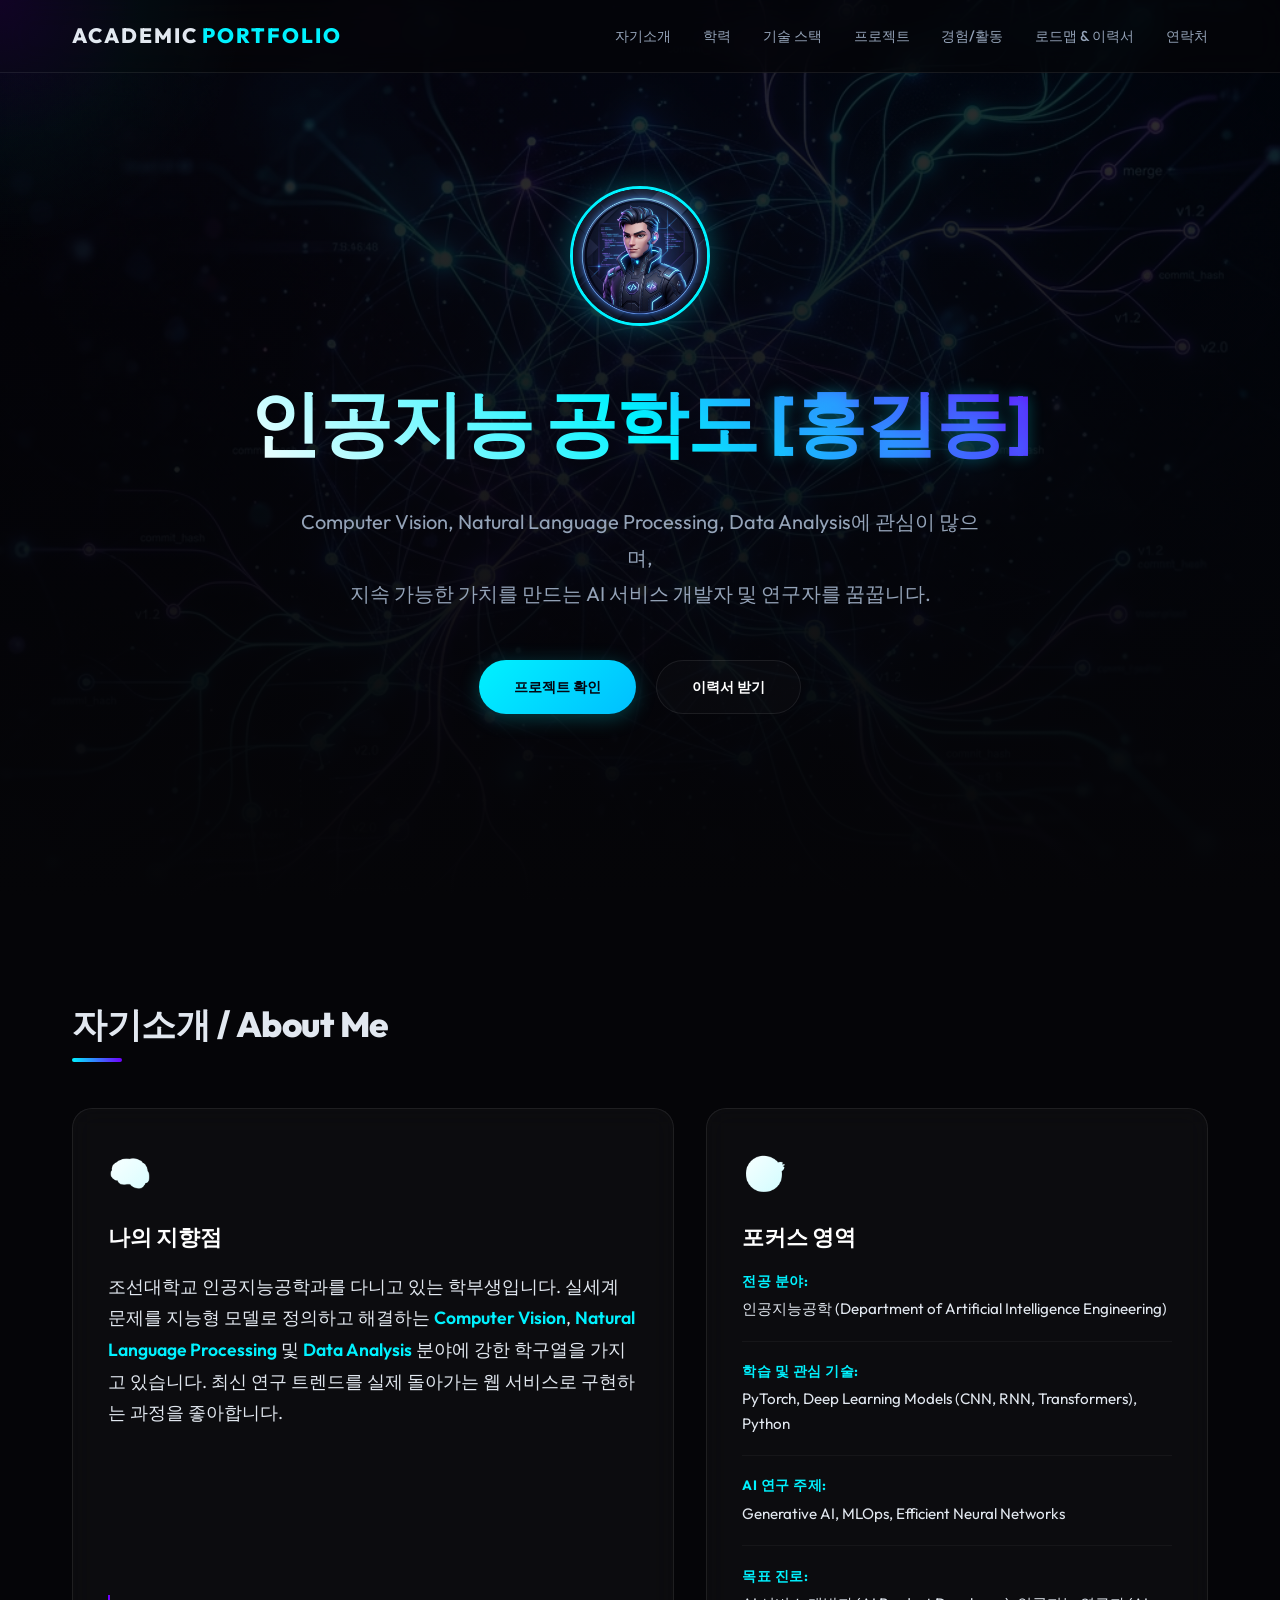
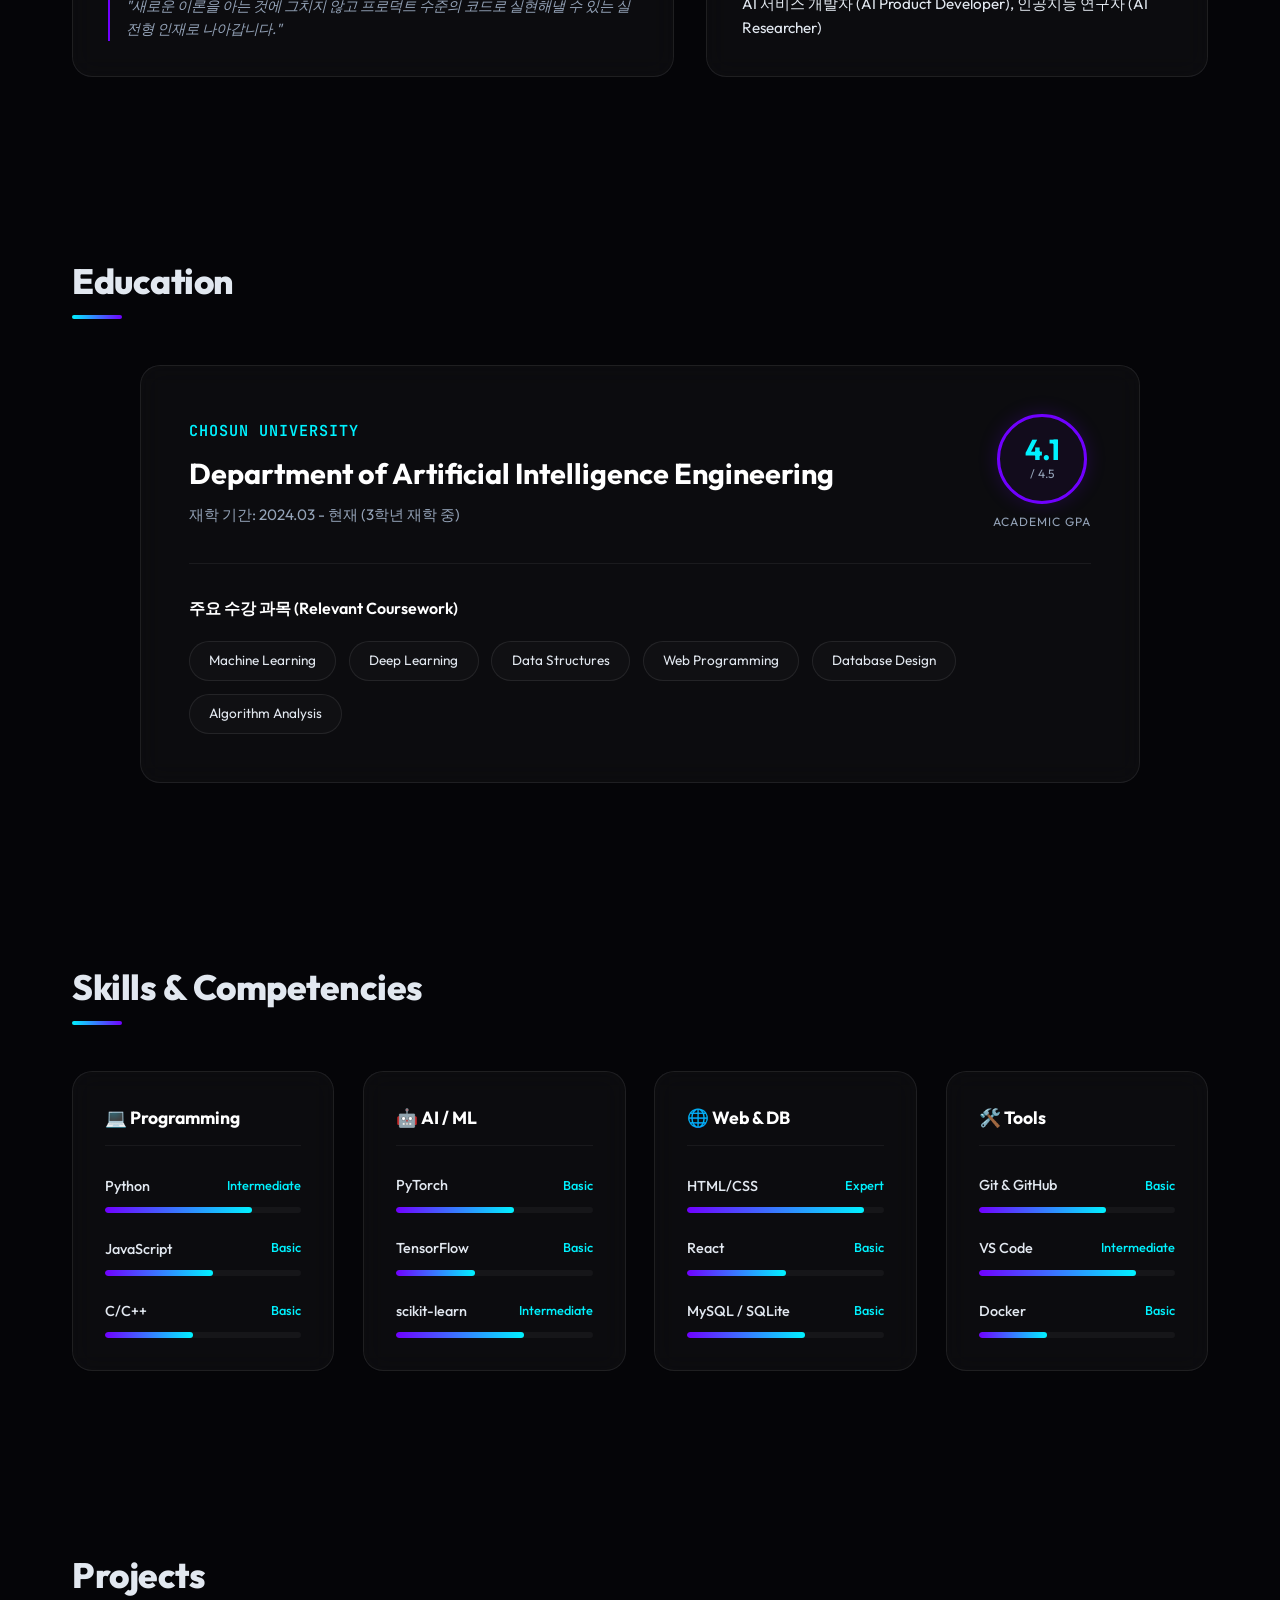
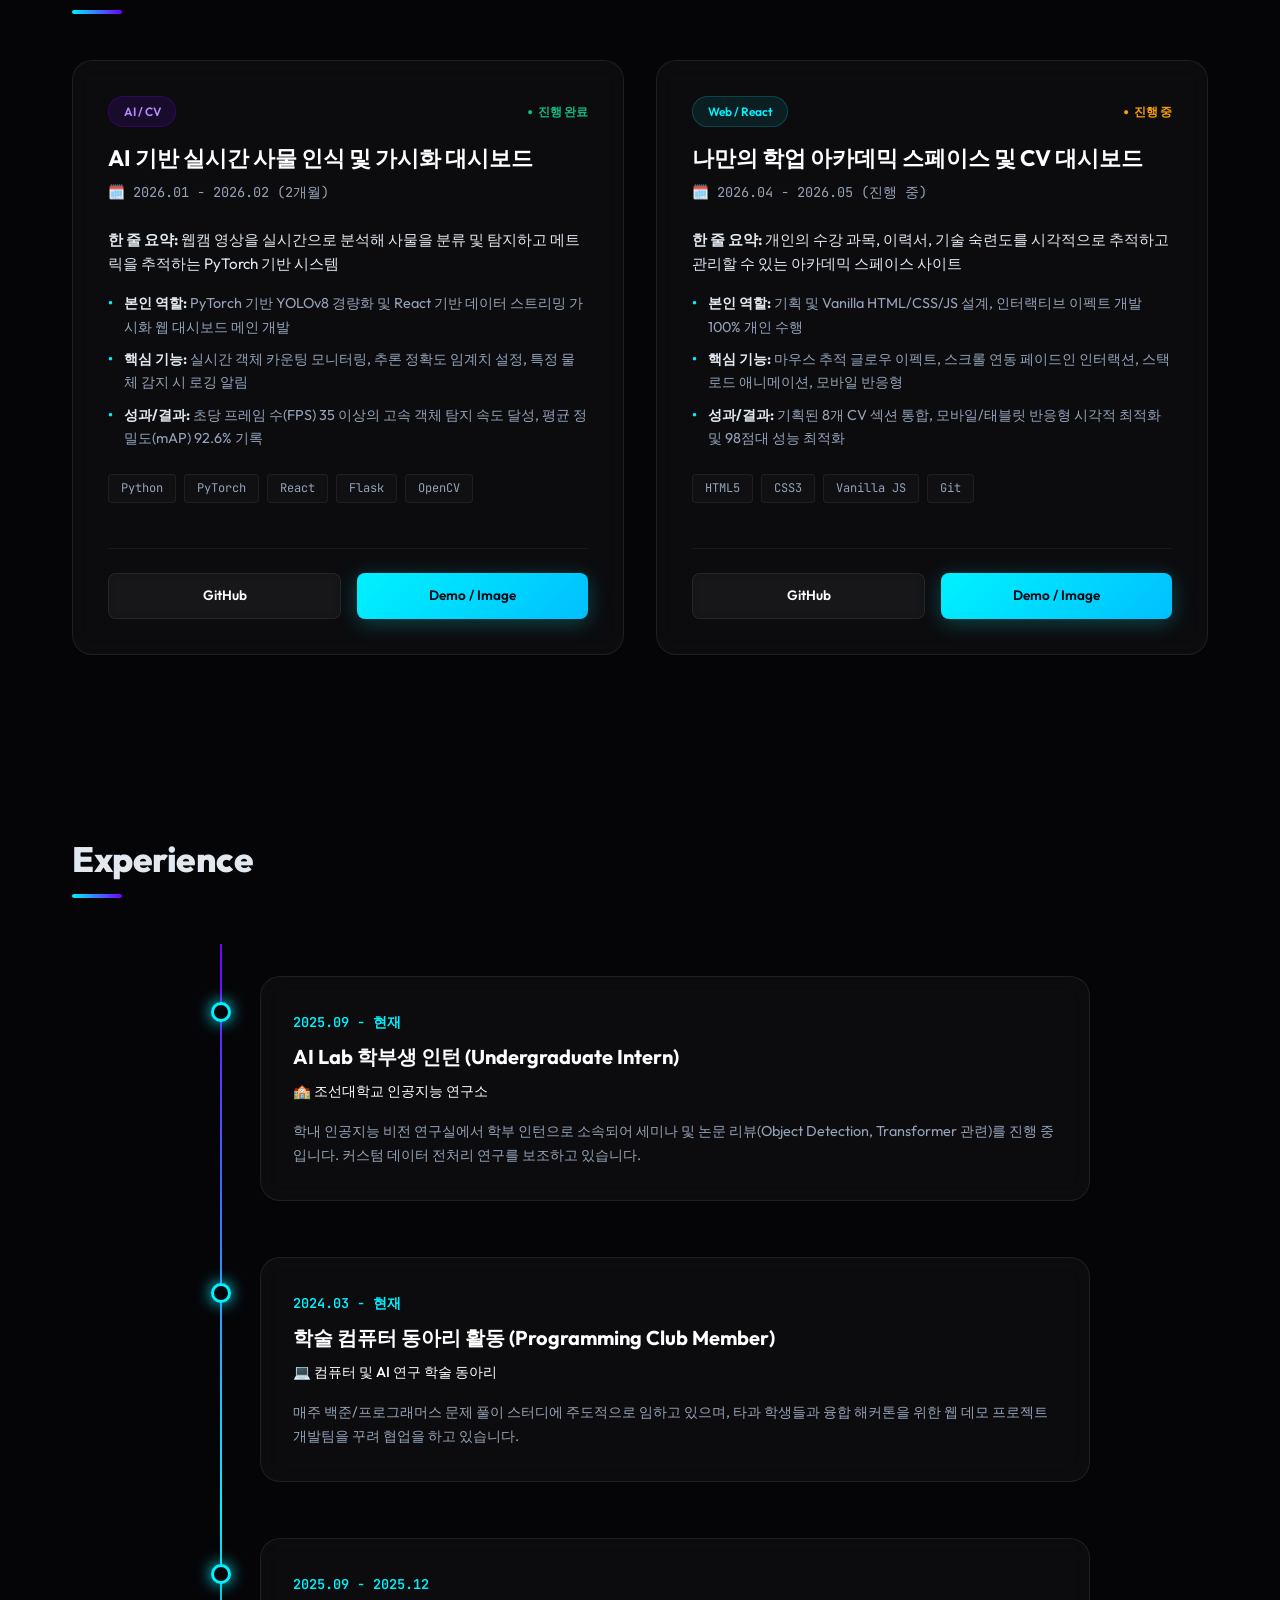
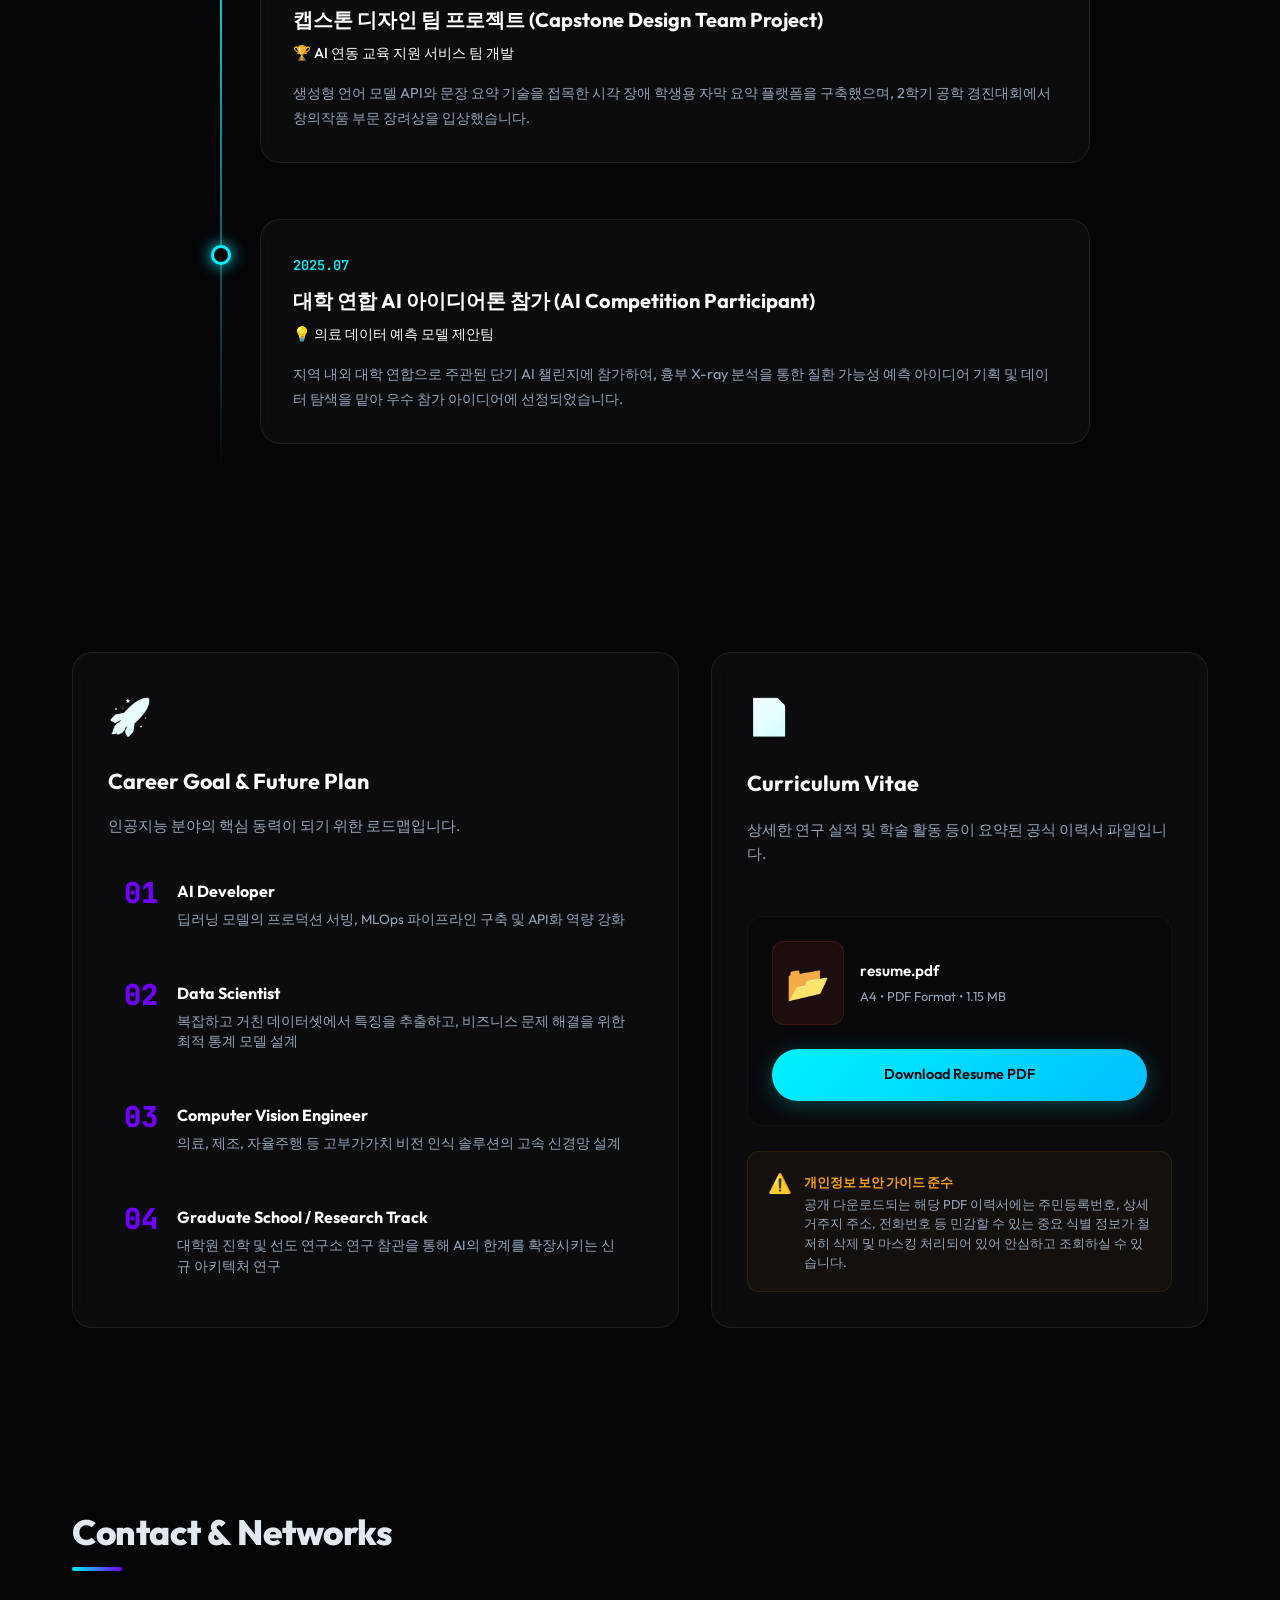
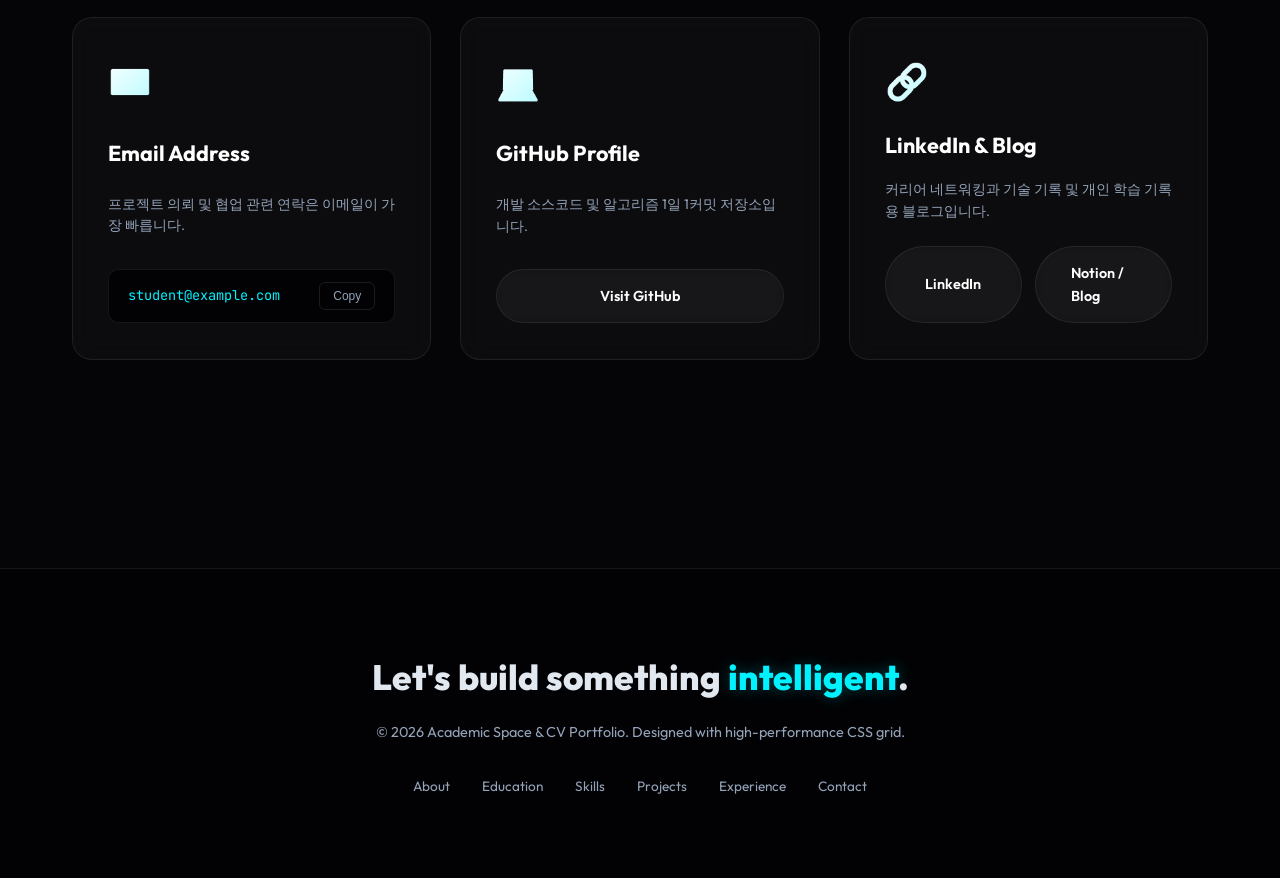
==== index.html @ 25d6318f "ver 0.0.1" ====
<!DOCTYPE html>
<html lang="ko">

<head>
    <meta charset="UTF-8">
    <meta name="viewport" content="width=device-width, initial-scale=1.0">
    <title>AI Engineering Portfolio - 나만의 아카데믹 스페이스</title>
    <meta name="description" content="인공지능 공학을 전공하는 인재의 학업 기록, 보유 기술, 핵심 프로젝트 및 커리어 목표를 정리한 포트폴리오 사이트입니다.">
    <link rel="stylesheet" href="style.css">
    <link rel="preconnect" href="https://fonts.googleapis.com">
    <link rel="preconnect" href="https://fonts.gstatic.com" crossorigin>
    <link href="https://fonts.googleapis.com/css2?family=Outfit:wght@300;400;600;700;800&family=JetBrains+Mono:wght@400;500;600&display=swap" rel="stylesheet">
</head>

<body>
    <!-- Mouse Glow Effect Background -->
    <div class="cursor-glow"></div>

    <!-- Navigation -->
    <nav>
        <div class="nav-content">
            <div class="logo">ACADEMIC<span>PORTFOLIO</span></div>
            <div class="nav-links">
                <a href="#about">자기소개</a>
                <a href="#education">학력</a>
                <a href="#skills">기술 스택</a>
                <a href="#projects">프로젝트</a>
                <a href="#experience">경험/활동</a>
                <a href="#career-cv">로드맵 & 이력서</a>
                <a href="#contact">연락처</a>
            </div>
        </div>
    </nav>

    <!-- Hero Header -->
    <header class="hero">
        <div class="hero-bg">
            <img src="git_hero_background_1778648820132.png" alt="Background Space">
            <div class="overlay"></div>
        </div>
        <div class="hero-content">
            <div class="avatar-container fade-in">
                <img src="avatar.png" alt="Profile Avatar" class="avatar">
            </div>
            <h1 class="fade-in-delayed">인공지능 공학도 <span class="highlight">[홍길동]</span></h1>
            <p class="fade-in-delayed">Computer Vision, Natural Language Processing, Data Analysis에 관심이 많으며,<br>지속 가능한 가치를 만드는 AI 서비스 개발자 및 연구자를 꿈꿉니다.</p>
            <div class="hero-btns fade-in-delayed">
                <a href="#projects" class="btn primary">프로젝트 확인</a>
                <a href="#career-cv" class="btn secondary">이력서 받기</a>
            </div>
        </div>
    </header>

    <main>
        <!-- 1. 자기소개 / About Me -->
        <section id="about" class="content-section">
            <h2 class="section-title">자기소개 / About Me</h2>
            <div class="about-grid">
                <div class="card intro-card">
                    <div class="card-icon">🧠</div>
                    <h3>나의 지향점</h3>
                    <p class="intro-text">
                        조선대학교 인공지능공학과를 다니고 있는 학부생입니다. 실세계 문제를 지능형 모델로 정의하고 해결하는 <strong>Computer Vision</strong>, <strong>Natural Language Processing</strong> 및 <strong>Data Analysis</strong> 분야에 강한 학구열을 가지고 있습니다. 최신 연구 트렌드를 실제 돌아가는 웹 서비스로 구현하는 과정을 좋아합니다.
                    </p>
                    <p class="intro-subtext">
                        "새로운 이론을 아는 것에 그치지 않고 프로덕트 수준의 코드로 실현해낼 수 있는 실전형 인재로 나아갑니다."
                    </p>
                </div>
                <div class="card details-card">
                    <div class="card-icon">🎯</div>
                    <h3>포커스 영역</h3>
                    <ul class="interest-list">
                        <li><strong>전공 분야:</strong> 인공지능공학 (Department of Artificial Intelligence Engineering)</li>
                        <li><strong>학습 및 관심 기술:</strong> PyTorch, Deep Learning Models (CNN, RNN, Transformers), Python</li>
                        <li><strong>AI 연구 주제:</strong> Generative AI, MLOps, Efficient Neural Networks</li>
                        <li><strong>목표 진로:</strong> AI 서비스 개발자 (AI Product Developer), 인공지능 연구자 (AI Researcher)</li>
                    </ul>
                </div>
            </div>
        </section>

        <!-- 2. Education -->
        <section id="education" class="content-section">
            <h2 class="section-title">Education</h2>
            <div class="education-container">
                <div class="card education-card">
                    <div class="education-header">
                        <div class="edu-info">
                            <span class="edu-institution">Chosun University</span>
                            <h3>Department of Artificial Intelligence Engineering</h3>
                            <p class="edu-meta">재학 기간: 2024.03 - 현재 (3학년 재학 중)</p>
                        </div>
                        <div class="gpa-container">
                            <div class="gpa-ring">
                                <span class="gpa-score">4.1</span>
                                <span class="gpa-scale">/ 4.5</span>
                            </div>
                            <span class="gpa-text">Academic GPA</span>
                        </div>
                    </div>
                    <div class="coursework-section">
                        <h4>주요 수강 과목 (Relevant Coursework)</h4>
                        <div class="coursework-tags">
                            <span>Machine Learning</span>
                            <span>Deep Learning</span>
                            <span>Data Structures</span>
                            <span>Web Programming</span>
                            <span>Database Design</span>
                            <span>Algorithm Analysis</span>
                        </div>
                    </div>
                </div>
            </div>
        </section>

        <!-- 3. Skills -->
        <section id="skills" class="content-section">
            <h2 class="section-title">Skills & Competencies</h2>
            <div class="skills-grid">
                <!-- Programming -->
                <div class="card skill-card">
                    <div class="skill-category-title">💻 Programming</div>
                    <div class="skill-list">
                        <div class="skill-item">
                            <div class="skill-info">
                                <span>Python</span>
                                <span class="level">Intermediate</span>
                            </div>
                            <div class="progress-bar">
                                <div class="progress" data-width="75%"></div>
                            </div>
                        </div>
                        <div class="skill-item">
                            <div class="skill-info">
                                <span>JavaScript</span>
                                <span class="level">Basic</span>
                            </div>
                            <div class="progress-bar">
                                <div class="progress" data-width="55%"></div>
                            </div>
                        </div>
                        <div class="skill-item">
                            <div class="skill-info">
                                <span>C/C++</span>
                                <span class="level">Basic</span>
                            </div>
                            <div class="progress-bar">
                                <div class="progress" data-width="45%"></div>
                            </div>
                        </div>
                    </div>
                </div>

                <!-- AI / ML -->
                <div class="card skill-card">
                    <div class="skill-category-title">🤖 AI / ML</div>
                    <div class="skill-list">
                        <div class="skill-item">
                            <div class="skill-info">
                                <span>PyTorch</span>
                                <span class="level">Basic</span>
                            </div>
                            <div class="progress-bar">
                                <div class="progress" data-width="60%"></div>
                            </div>
                        </div>
                        <div class="skill-item">
                            <div class="skill-info">
                                <span>TensorFlow</span>
                                <span class="level">Basic</span>
                            </div>
                            <div class="progress-bar">
                                <div class="progress" data-width="40%"></div>
                            </div>
                        </div>
                        <div class="skill-item">
                            <div class="skill-info">
                                <span>scikit-learn</span>
                                <span class="level">Intermediate</span>
                            </div>
                            <div class="progress-bar">
                                <div class="progress" data-width="65%"></div>
                            </div>
                        </div>
                    </div>
                </div>

                <!-- Web & Database -->
                <div class="card skill-card">
                    <div class="skill-category-title">🌐 Web & DB</div>
                    <div class="skill-list">
                        <div class="skill-item">
                            <div class="skill-info">
                                <span>HTML/CSS</span>
                                <span class="level">Expert</span>
                            </div>
                            <div class="progress-bar">
                                <div class="progress" data-width="90%"></div>
                            </div>
                        </div>
                        <div class="skill-item">
                            <div class="skill-info">
                                <span>React</span>
                                <span class="level">Basic</span>
                            </div>
                            <div class="progress-bar">
                                <div class="progress" data-width="50%"></div>
                            </div>
                        </div>
                        <div class="skill-item">
                            <div class="skill-info">
                                <span>MySQL / SQLite</span>
                                <span class="level">Basic</span>
                            </div>
                            <div class="progress-bar">
                                <div class="progress" data-width="60%"></div>
                            </div>
                        </div>
                    </div>
                </div>

                <!-- Tools -->
                <div class="card skill-card">
                    <div class="skill-category-title">🛠️ Tools</div>
                    <div class="skill-list">
                        <div class="skill-item">
                            <div class="skill-info">
                                <span>Git & GitHub</span>
                                <span class="level">Basic</span>
                            </div>
                            <div class="progress-bar">
                                <div class="progress" data-width="65%"></div>
                            </div>
                        </div>
                        <div class="skill-item">
                            <div class="skill-info">
                                <span>VS Code</span>
                                <span class="level">Intermediate</span>
                            </div>
                            <div class="progress-bar">
                                <div class="progress" data-width="80%"></div>
                            </div>
                        </div>
                        <div class="skill-item">
                            <div class="skill-info">
                                <span>Docker</span>
                                <span class="level">Basic</span>
                            </div>
                            <div class="progress-bar">
                                <div class="progress" data-width="35%"></div>
                            </div>
                        </div>
                    </div>
                </div>
            </div>
        </section>

        <!-- 4. Projects -->
        <section id="projects" class="content-section">
            <h2 class="section-title">Projects</h2>
            <div class="projects-grid">
                <!-- Project 1 -->
                <div class="card project-card">
                    <div class="project-header">
                        <div class="project-tags">
                            <span class="p-badge ai">AI / CV</span>
                            <span class="p-status">진행 완료</span>
                        </div>
                        <h3>AI 기반 실시간 사물 인식 및 가시화 대시보드</h3>
                        <p class="project-period">🗓️ 2026.01 - 2026.02 (2개월)</p>
                    </div>
                    <div class="project-body">
                        <p class="project-summary"><strong>한 줄 요약:</strong> 웹캠 영상을 실시간으로 분석해 사물을 분류 및 탐지하고 메트릭을 추적하는 PyTorch 기반 시스템</p>
                        <ul class="project-details">
                            <li><strong>본인 역할:</strong> PyTorch 기반 YOLOv8 경량화 및 React 기반 데이터 스트리밍 가시화 웹 대시보드 메인 개발</li>
                            <li><strong>핵심 기능:</strong> 실시간 객체 카운팅 모니터링, 추론 정확도 임계치 설정, 특정 물체 감지 시 로깅 알림</li>
                            <li><strong>성과/결과:</strong> 초당 프레임 수(FPS) 35 이상의 고속 객체 탐지 속도 달성, 평균 정밀도(mAP) 92.6% 기록</li>
                        </ul>
                        <div class="tech-stack-container">
                            <span>Python</span>
                            <span>PyTorch</span>
                            <span>React</span>
                            <span>Flask</span>
                            <span>OpenCV</span>
                        </div>
                    </div>
                    <div class="project-footer">
                        <a href="https://github.com/username/realtime-yolo-dashboard" target="_blank" class="btn secondary link-btn">GitHub</a>
                        <a href="#" class="btn primary link-btn">Demo / Image</a>
                    </div>
                </div>

                <!-- Project 2 -->
                <div class="card project-card">
                    <div class="project-header">
                        <div class="project-tags">
                            <span class="p-badge web">Web / React</span>
                            <span class="p-status building">진행 중</span>
                        </div>
                        <h3>나만의 학업 아카데믹 스페이스 및 CV 대시보드</h3>
                        <p class="project-period">🗓️ 2026.04 - 2026.05 (진행 중)</p>
                    </div>
                    <div class="project-body">
                        <p class="project-summary"><strong>한 줄 요약:</strong> 개인의 수강 과목, 이력서, 기술 숙련도를 시각적으로 추적하고 관리할 수 있는 아카데믹 스페이스 사이트</p>
                        <ul class="project-details">
                            <li><strong>본인 역할:</strong> 기획 및 Vanilla HTML/CSS/JS 설계, 인터랙티브 이펙트 개발 100% 개인 수행</li>
                            <li><strong>핵심 기능:</strong> 마우스 추적 글로우 이펙트, 스크롤 연동 페이드인 인터랙션, 스택 로드 애니메이션, 모바일 반응형</li>
                            <li><strong>성과/결과:</strong> 기획된 8개 CV 섹션 통합, 모바일/태블릿 반응형 시각적 최적화 및 98점대 성능 최적화</li>
                        </ul>
                        <div class="tech-stack-container">
                            <span>HTML5</span>
                            <span>CSS3</span>
                            <span>Vanilla JS</span>
                            <span>Git</span>
                        </div>
                    </div>
                    <div class="project-footer">
                        <a href="https://github.com/username/academic-portfolio" target="_blank" class="btn secondary link-btn">GitHub</a>
                        <a href="#" class="btn primary link-btn">Demo / Image</a>
                    </div>
                </div>
            </div>
        </section>

        <!-- 5. Experience -->
        <section id="experience" class="content-section">
            <h2 class="section-title">Experience</h2>
            <div class="experience-timeline">
                <!-- Timeline Item 1 -->
                <div class="timeline-item">
                    <div class="timeline-marker"></div>
                    <div class="timeline-content card">
                        <span class="timeline-date">2025.09 - 현재</span>
                        <h3>AI Lab 학부생 인턴 (Undergraduate Intern)</h3>
                        <p class="timeline-role">🏫 조선대학교 인공지능 연구소</p>
                        <p class="timeline-desc">
                            학내 인공지능 비전 연구실에서 학부 인턴으로 소속되어 세미나 및 논문 리뷰(Object Detection, Transformer 관련)를 진행 중입니다. 커스텀 데이터 전처리 연구를 보조하고 있습니다.
                        </p>
                    </div>
                </div>

                <!-- Timeline Item 2 -->
                <div class="timeline-item">
                    <div class="timeline-marker"></div>
                    <div class="timeline-content card">
                        <span class="timeline-date">2024.03 - 현재</span>
                        <h3>학술 컴퓨터 동아리 활동 (Programming Club Member)</h3>
                        <p class="timeline-role">💻 컴퓨터 및 AI 연구 학술 동아리</p>
                        <p class="timeline-desc">
                            매주 백준/프로그래머스 문제 풀이 스터디에 주도적으로 임하고 있으며, 타과 학생들과 융합 해커톤을 위한 웹 데모 프로젝트 개발팀을 꾸려 협업을 하고 있습니다.
                        </p>
                    </div>
                </div>

                <!-- Timeline Item 3 -->
                <div class="timeline-item">
                    <div class="timeline-marker"></div>
                    <div class="timeline-content card">
                        <span class="timeline-date">2025.09 - 2025.12</span>
                        <h3>캡스톤 디자인 팀 프로젝트 (Capstone Design Team Project)</h3>
                        <p class="timeline-role">🏆 AI 연동 교육 지원 서비스 팀 개발</p>
                        <p class="timeline-desc">
                            생성형 언어 모델 API와 문장 요약 기술을 접목한 시각 장애 학생용 자막 요약 플랫폼을 구축했으며, 2학기 공학 경진대회에서 창의작품 부문 장려상을 입상했습니다.
                        </p>
                    </div>
                </div>

                <!-- Timeline Item 4 -->
                <div class="timeline-item">
                    <div class="timeline-marker"></div>
                    <div class="timeline-content card">
                        <span class="timeline-date">2025.07</span>
                        <h3>대학 연합 AI 아이디어톤 참가 (AI Competition Participant)</h3>
                        <p class="timeline-role">💡 의료 데이터 예측 모델 제안팀</p>
                        <p class="timeline-desc">
                            지역 내외 대학 연합으로 주관된 단기 AI 챌린지에 참가하여, 흉부 X-ray 분석을 통한 질환 가능성 예측 아이디어 기획 및 데이터 탐색을 맡아 우수 참가 아이디어에 선정되었습니다.
                        </p>
                    </div>
                </div>
            </div>
        </section>

        <!-- 6. Career Goal / Future Plan & CV / Resume PDF -->
        <section id="career-cv" class="content-section">
            <div class="career-cv-grid">
                <!-- 8. Career Goal / Future Plan -->
                <div class="card career-card">
                    <div class="card-icon">🚀</div>
                    <h3>Career Goal & Future Plan</h3>
                    <p class="card-desc">인공지능 분야의 핵심 동력이 되기 위한 로드맵입니다.</p>
                    <div class="pathway">
                        <div class="pathway-item">
                            <span class="path-num">01</span>
                            <div class="path-details">
                                <h4>AI Developer</h4>
                                <p>딥러닝 모델의 프로덕션 서빙, MLOps 파이프라인 구축 및 API화 역량 강화</p>
                            </div>
                        </div>
                        <div class="pathway-item">
                            <span class="path-num">02</span>
                            <div class="path-details">
                                <h4>Data Scientist</h4>
                                <p>복잡하고 거친 데이터셋에서 특징을 추출하고, 비즈니스 문제 해결을 위한 최적 통계 모델 설계</p>
                            </div>
                        </div>
                        <div class="pathway-item">
                            <span class="path-num">03</span>
                            <div class="path-details">
                                <h4>Computer Vision Engineer</h4>
                                <p>의료, 제조, 자율주행 등 고부가가치 비전 인식 솔루션의 고속 신경망 설계</p>
                            </div>
                        </div>
                        <div class="pathway-item">
                            <span class="path-num">04</span>
                            <div class="path-details">
                                <h4>Graduate School / Research Track</h4>
                                <p>대학원 진학 및 선도 연구소 연구 참관을 통해 AI의 한계를 확장시키는 신규 아키텍처 연구</p>
                            </div>
                        </div>
                    </div>
                </div>

                <!-- 6. CV / Resume PDF -->
                <div class="card cv-card">
                    <div class="card-icon">📄</div>
                    <h3>Curriculum Vitae</h3>
                    <p class="card-desc">상세한 연구 실적 및 학술 활동 등이 요약된 공식 이력서 파일입니다.</p>
                    
                    <div class="download-container">
                        <div class="pdf-box">
                            <div class="pdf-icon">📂</div>
                            <div class="pdf-info">
                                <span class="pdf-title">resume.pdf</span>
                                <span class="pdf-meta">A4 • PDF Format • 1.15 MB</span>
                            </div>
                        </div>
                        <a href="./resume.pdf" download="resume.pdf" class="btn primary cv-download-btn">Download Resume PDF</a>
                    </div>

                    <div class="security-warning">
                        <span class="warning-icon">⚠️</span>
                        <div class="warning-text">
                            <strong>개인정보 보안 가이드 준수</strong>
                            <p>공개 다운로드되는 해당 PDF 이력서에는 주민등록번호, 상세 거주지 주소, 전화번호 등 민감할 수 있는 중요 식별 정보가 철저히 삭제 및 마스킹 처리되어 있어 안심하고 조회하실 수 있습니다.</p>
                        </div>
                    </div>
                </div>
            </div>
        </section>

        <!-- 7. Contact -->
        <section id="contact" class="content-section">
            <h2 class="section-title">Contact & Networks</h2>
            <div class="contact-grid">
                <!-- Contact Item 1: Email -->
                <div class="card contact-card">
                    <div class="card-icon">✉️</div>
                    <h3>Email Address</h3>
                    <p class="contact-desc">프로젝트 의뢰 및 협업 관련 연락은 이메일이 가장 빠릅니다.</p>
                    <div class="code-box">
                        <code>student@example.com</code>
                        <button class="copy-btn">Copy</button>
                    </div>
                </div>

                <!-- Contact Item 2: GitHub -->
                <div class="card contact-card">
                    <div class="card-icon">💻</div>
                    <h3>GitHub Profile</h3>
                    <p class="contact-desc">개발 소스코드 및 알고리즘 1일 1커밋 저장소입니다.</p>
                    <a href="https://github.com/username" target="_blank" class="btn secondary block-btn">Visit GitHub</a>
                </div>

                <!-- Contact Item 3: Social/Blog -->
                <div class="card contact-card">
                    <div class="card-icon">🔗</div>
                    <h3>LinkedIn & Blog</h3>
                    <p class="contact-desc">커리어 네트워킹과 기술 기록 및 개인 학습 기록용 블로그입니다.</p>
                    <div class="btn-group">
                        <a href="https://linkedin.com" target="_blank" class="btn secondary flex-btn">LinkedIn</a>
                        <a href="https://notion.so" target="_blank" class="btn secondary flex-btn">Notion / Blog</a>
                    </div>
                </div>
            </div>
        </section>
    </main>

    <!-- Footer -->
    <footer>
        <div class="footer-content">
            <h2>Let's build something <span class="highlight">intelligent</span>.</h2>
            <p>&copy; 2026 Academic Space & CV Portfolio. Designed with high-performance CSS grid.</p>
            <div class="footer-links">
                <a href="#about">About</a>
                <a href="#education">Education</a>
                <a href="#skills">Skills</a>
                <a href="#projects">Projects</a>
                <a href="#experience">Experience</a>
                <a href="#contact">Contact</a>
            </div>
        </div>
    </footer>

    <script src="script.js"></script>
</body>

</html>
---- style.css ----
:root {
    --primary: #00f2ff;
    --secondary: #7000ff;
    --bg-dark: #050508;
    --card-bg: rgba(255, 255, 255, 0.03);
    --card-border: rgba(255, 255, 255, 0.08);
    --text-main: #e2e8f0;
    --text-muted: #94a3b8;
    --font-sans: 'Outfit', sans-serif;
    --font-mono: 'JetBrains Mono', monospace;
    --transition: all 0.4s cubic-bezier(0.16, 1, 0.3, 1);
    --glow-shadow: 0 0 25px rgba(0, 242, 255, 0.15);
}

* {
    margin: 0;
    padding: 0;
    box-sizing: border-box;
}

html {
    scroll-behavior: smooth;
}

body {
    background-color: var(--bg-dark);
    color: var(--text-main);
    font-family: var(--font-sans);
    line-height: 1.6;
    overflow-x: hidden;
}

/* Custom Cursor Glow */
.cursor-glow {
    position: fixed;
    width: 500px;
    height: 500px;
    background: radial-gradient(circle, rgba(112, 0, 255, 0.12) 0%, rgba(0, 242, 255, 0.03) 40%, transparent 70%);
    border-radius: 50%;
    pointer-events: none;
    transform: translate(-50%, -50%);
    z-index: 9999;
    mix-blend-mode: screen;
    transition: width 0.3s ease, height 0.3s ease;
}

/* Navigation */
nav {
    position: fixed;
    top: 0;
    width: 100%;
    padding: 1.2rem 0;
    z-index: 1000;
    backdrop-filter: blur(16px);
    -webkit-backdrop-filter: blur(16px);
    border-bottom: 1px solid var(--card-border);
    background: rgba(5, 5, 8, 0.7);
}

.nav-content {
    max-width: 1200px;
    margin: 0 auto;
    display: flex;
    justify-content: space-between;
    align-items: center;
    padding: 0 2rem;
}

.logo {
    font-size: 1.3rem;
    font-weight: 800;
    letter-spacing: 2px;
    color: var(--text-main);
}

.logo span {
    color: var(--primary);
    margin-left: 4px;
}

.nav-links a {
    color: var(--text-muted);
    text-decoration: none;
    margin-left: 1.8rem;
    font-size: 0.9rem;
    font-weight: 500;
    transition: var(--transition);
}

.nav-links a:hover {
    color: var(--primary);
    text-shadow: 0 0 10px rgba(0, 242, 255, 0.4);
}

/* Hero Section */
.hero {
    height: 100vh;
    display: flex;
    align-items: center;
    justify-content: center;
    text-align: center;
    position: relative;
    padding: 0 2rem;
}

.hero-bg {
    position: absolute;
    top: 0;
    left: 0;
    width: 100%;
    height: 100%;
    z-index: -1;
    overflow: hidden;
}

.hero-bg img {
    width: 100%;
    height: 100%;
    object-fit: cover;
    filter: brightness(0.2) saturate(1.2);
}

.overlay {
    position: absolute;
    top: 0;
    left: 0;
    width: 100%;
    height: 100%;
    background: linear-gradient(to bottom, transparent, var(--bg-dark));
}

.hero-content h1 {
    font-size: clamp(2.5rem, 8vw, 4.5rem);
    font-weight: 800;
    margin-bottom: 1.5rem;
    background: linear-gradient(45deg, #fff, var(--primary), var(--secondary));
    -webkit-background-clip: text;
    -webkit-text-fill-color: transparent;
    letter-spacing: -1px;
}

.hero-content p {
    font-size: clamp(1rem, 3vw, 1.25rem);
    color: var(--text-muted);
    margin-bottom: 3rem;
    max-width: 700px;
    margin-left: auto;
    margin-right: auto;
    line-height: 1.8;
}

.hero-btns {
    display: flex;
    gap: 1.2rem;
    justify-content: center;
}

.btn {
    padding: 0.9rem 2.2rem;
    border-radius: 50px;
    text-decoration: none;
    font-weight: 600;
    transition: var(--transition);
    font-size: 0.9rem;
    display: inline-flex;
    align-items: center;
    justify-content: center;
    cursor: pointer;
}

.btn.primary {
    background: linear-gradient(135deg, var(--primary), #00bfff);
    color: #030712;
    box-shadow: 0 4px 20px rgba(0, 242, 255, 0.25);
    border: none;
}

.btn.primary:hover {
    box-shadow: 0 6px 30px rgba(0, 242, 255, 0.45);
    transform: translateY(-3px);
}

.btn.secondary {
    border: 1px solid var(--card-border);
    background: rgba(255, 255, 255, 0.02);
    color: #fff;
    backdrop-filter: blur(5px);
}

.btn.secondary:hover {
    background: rgba(255, 255, 255, 0.08);
    border-color: var(--primary);
    transform: translateY(-3px);
}

/* Avatar Section */
.avatar-container {
    margin-bottom: 2rem;
}

.avatar {
    width: 140px;
    height: 140px;
    border-radius: 50%;
    border: 3px solid var(--primary);
    box-shadow: 0 0 30px rgba(0, 242, 255, 0.3);
    transition: var(--transition);
    object-fit: cover;
}

.avatar:hover {
    transform: scale(1.06) rotate(4deg);
    box-shadow: 0 0 45px rgba(0, 242, 255, 0.5), 0 0 15px rgba(112, 0, 255, 0.3);
}

.highlight {
    color: var(--primary);
    text-shadow: 0 0 15px rgba(0, 242, 255, 0.3);
}

/* Common Layout Elements */
main {
    max-width: 1200px;
    margin: 0 auto;
    padding: 0 2rem 8rem 2rem;
}

.content-section {
    padding-top: 6rem;
    margin-bottom: 5rem;
}

.section-title {
    font-size: 2.2rem;
    font-weight: 800;
    margin-bottom: 3.5rem;
    position: relative;
    display: inline-block;
    letter-spacing: -0.5px;
}

.section-title::after {
    content: '';
    position: absolute;
    bottom: -10px;
    left: 0;
    width: 50px;
    height: 4px;
    background: linear-gradient(90deg, var(--primary), var(--secondary));
    border-radius: 2px;
}

/* Glass Cards */
.card {
    background: var(--card-bg);
    border: 1px solid var(--card-border);
    padding: 2.2rem;
    border-radius: 20px;
    transition: var(--transition);
    position: relative;
    overflow: hidden;
    backdrop-filter: blur(12px);
    -webkit-backdrop-filter: blur(12px);
}

.card:hover {
    border-color: rgba(0, 242, 255, 0.3);
    transform: translateY(-6px);
    background: rgba(255, 255, 255, 0.05);
    box-shadow: 0 15px 35px rgba(0, 0, 0, 0.3);
}

.card-icon {
    font-size: 2.2rem;
    margin-bottom: 1.2rem;
    background: linear-gradient(135deg, #fff, var(--primary));
    -webkit-background-clip: text;
    -webkit-text-fill-color: transparent;
}

.card h3 {
    font-size: 1.35rem;
    font-weight: 700;
    margin-bottom: 1rem;
    color: #fff;
}

.card-desc {
    color: var(--text-muted);
    font-size: 0.95rem;
    margin-bottom: 1.5rem;
}

/* 1. About Me / 자기소개 */
.about-grid {
    display: grid;
    grid-template-columns: 1.2fr 1fr;
    gap: 2rem;
}

.intro-card {
    display: flex;
    flex-direction: column;
    justify-content: space-between;
}

.intro-text {
    font-size: 1.1rem;
    line-height: 1.8;
    color: var(--text-main);
    margin-bottom: 1.5rem;
}

.intro-text strong {
    color: var(--primary);
    font-weight: 600;
}

.intro-subtext {
    font-size: 0.9rem;
    color: var(--text-muted);
    border-left: 2px solid var(--secondary);
    padding-left: 1rem;
    font-style: italic;
    margin-top: auto;
}

.interest-list {
    list-style: none;
}

.interest-list li {
    margin-bottom: 1.2rem;
    padding-bottom: 1.2rem;
    border-bottom: 1px solid rgba(255, 255, 255, 0.04);
    font-size: 0.95rem;
}

.interest-list li:last-child {
    margin-bottom: 0;
    padding-bottom: 0;
    border-bottom: none;
}

.interest-list strong {
    color: var(--primary);
    display: block;
    margin-bottom: 0.3rem;
    font-size: 0.85rem;
    text-transform: uppercase;
    letter-spacing: 0.5px;
}

/* 2. Education */
.education-container {
    max-width: 1000px;
    margin: 0 auto;
}

.education-card {
    padding: 3rem;
}

.education-header {
    display: flex;
    justify-content: space-between;
    align-items: center;
    flex-wrap: wrap;
    gap: 2rem;
    margin-bottom: 2rem;
}

.edu-institution {
    font-family: var(--font-mono);
    color: var(--primary);
    font-size: 0.95rem;
    letter-spacing: 1px;
    font-weight: 600;
    text-transform: uppercase;
}

.education-header h3 {
    font-size: 1.8rem;
    margin: 0.4rem 0;
}

.edu-meta {
    color: var(--text-muted);
    font-size: 0.95rem;
}

.gpa-container {
    text-align: center;
    display: flex;
    flex-direction: column;
    align-items: center;
}

.gpa-ring {
    width: 90px;
    height: 90px;
    border-radius: 50%;
    border: 3px solid var(--secondary);
    display: flex;
    flex-direction: column;
    justify-content: center;
    align-items: center;
    background: rgba(112, 0, 255, 0.05);
    box-shadow: 0 0 20px rgba(112, 0, 255, 0.2);
}

.gpa-score {
    font-size: 1.8rem;
    font-weight: 700;
    color: var(--primary);
    line-height: 1;
}

.gpa-scale {
    font-size: 0.75rem;
    color: var(--text-muted);
}

.gpa-text {
    font-size: 0.75rem;
    color: var(--text-muted);
    margin-top: 0.5rem;
    text-transform: uppercase;
    letter-spacing: 1px;
}

.coursework-section {
    border-top: 1px solid rgba(255, 255, 255, 0.06);
    padding-top: 2rem;
}

.coursework-section h4 {
    font-size: 1rem;
    margin-bottom: 1.2rem;
    color: #fff;
    font-weight: 600;
}

.coursework-tags {
    display: flex;
    flex-wrap: wrap;
    gap: 0.8rem;
}

.coursework-tags span {
    background: rgba(255, 255, 255, 0.02);
    border: 1px solid rgba(255, 255, 255, 0.08);
    color: var(--text-main);
    padding: 0.5rem 1.2rem;
    border-radius: 50px;
    font-size: 0.85rem;
    transition: var(--transition);
}

.coursework-tags span:hover {
    border-color: var(--primary);
    background: rgba(0, 242, 255, 0.05);
    color: var(--primary);
}

/* 3. Skills */
.skills-grid {
    display: grid;
    grid-template-columns: repeat(auto-fit, minmax(260px, 1fr));
    gap: 1.8rem;
}

.skill-card {
    padding: 2rem;
}

.skill-category-title {
    font-size: 1.1rem;
    font-weight: 700;
    color: #fff;
    margin-bottom: 1.8rem;
    border-bottom: 1px solid rgba(255, 255, 255, 0.05);
    padding-bottom: 0.8rem;
}

.skill-list {
    display: flex;
    flex-direction: column;
    gap: 1.5rem;
}

.skill-item {
    display: flex;
    flex-direction: column;
    gap: 0.6rem;
}

.skill-info {
    display: flex;
    justify-content: space-between;
    font-size: 0.9rem;
    font-weight: 500;
}

.skill-info .level {
    color: var(--primary);
    font-size: 0.8rem;
}

.progress-bar {
    width: 100%;
    height: 6px;
    background: rgba(255, 255, 255, 0.04);
    border-radius: 10px;
    overflow: hidden;
}

.progress {
    height: 100%;
    background: linear-gradient(90deg, var(--secondary), var(--primary));
    border-radius: 10px;
    width: 0;
    transition: width 1.2s cubic-bezier(0.16, 1, 0.3, 1);
}

/* 4. Projects */
.projects-grid {
    display: grid;
    grid-template-columns: repeat(auto-fit, minmax(460px, 1fr));
    gap: 2rem;
}

.project-card {
    display: flex;
    flex-direction: column;
    justify-content: space-between;
    height: 100%;
}

.project-header {
    margin-bottom: 1.5rem;
}

.project-tags {
    display: flex;
    justify-content: space-between;
    align-items: center;
    margin-bottom: 1rem;
}

.p-badge {
    padding: 0.3rem 0.9rem;
    border-radius: 50px;
    font-size: 0.75rem;
    font-weight: 600;
}

.p-badge.ai {
    background: rgba(112, 0, 255, 0.12);
    color: #b78eff;
    border: 1px solid rgba(112, 0, 255, 0.25);
}

.p-badge.web {
    background: rgba(0, 242, 255, 0.08);
    color: var(--primary);
    border: 1px solid rgba(0, 242, 255, 0.2);
}

.p-status {
    font-size: 0.75rem;
    color: #10b981;
    font-weight: 600;
    display: inline-flex;
    align-items: center;
    gap: 0.3rem;
}

.p-status::before {
    content: '●';
    font-size: 0.6rem;
}

.p-status.building {
    color: #f59e0b;
}

.project-header h3 {
    font-size: 1.4rem;
    line-height: 1.4;
    color: #fff;
    margin-bottom: 0.5rem;
}

.project-period {
    color: var(--text-muted);
    font-size: 0.85rem;
    font-family: var(--font-mono);
}

.project-body {
    flex-grow: 1;
    margin-bottom: 1.8rem;
}

.project-summary {
    font-size: 0.95rem;
    line-height: 1.6;
    margin-bottom: 1rem;
    color: var(--text-main);
}

.project-details {
    list-style: none;
    margin-bottom: 1.5rem;
}

.project-details li {
    font-size: 0.9rem;
    color: var(--text-muted);
    margin-bottom: 0.6rem;
    padding-left: 1rem;
    position: relative;
    line-height: 1.6;
}

.project-details li::before {
    content: '•';
    color: var(--primary);
    position: absolute;
    left: 0;
    font-weight: bold;
}

.project-details strong {
    color: var(--text-main);
}

.tech-stack-container {
    display: flex;
    flex-wrap: wrap;
    gap: 0.5rem;
    margin-bottom: 1rem;
}

.tech-stack-container span {
    background: rgba(255, 255, 255, 0.02);
    border: 1px solid rgba(255, 255, 255, 0.06);
    color: var(--text-muted);
    font-family: var(--font-mono);
    padding: 0.25rem 0.75rem;
    border-radius: 4px;
    font-size: 0.75rem;
}

.project-results {
    font-size: 0.9rem;
    color: var(--primary);
    background: rgba(0, 242, 255, 0.03);
    padding: 0.8rem 1.2rem;
    border-radius: 10px;
    border-left: 3px solid var(--primary);
    line-height: 1.5;
}

.project-footer {
    display: flex;
    gap: 1rem;
    border-top: 1px solid rgba(255, 255, 255, 0.05);
    padding-top: 1.5rem;
}

.project-footer .link-btn {
    flex: 1;
    padding: 0.7rem;
    font-size: 0.85rem;
    border-radius: 8px;
}

/* 5. Experience Timeline */
.experience-timeline {
    position: relative;
    max-width: 900px;
    margin: 0 auto;
    padding: 2rem 0;
}

.experience-timeline::before {
    content: '';
    position: absolute;
    top: 0;
    bottom: 0;
    left: 30px;
    width: 2px;
    background: linear-gradient(to bottom, var(--secondary), var(--primary), transparent);
}

.timeline-item {
    position: relative;
    margin-bottom: 3.5rem;
    padding-left: 70px;
}

.timeline-item:last-child {
    margin-bottom: 0;
}

.timeline-marker {
    position: absolute;
    left: 21px;
    top: 26px;
    width: 20px;
    height: 20px;
    border-radius: 50%;
    background: var(--bg-dark);
    border: 3px solid var(--primary);
    box-shadow: 0 0 15px var(--primary);
    z-index: 10;
    transition: var(--transition);
}

.timeline-item:hover .timeline-marker {
    transform: scale(1.3);
    background: var(--primary);
    box-shadow: 0 0 25px var(--primary);
}

.timeline-content {
    padding: 2rem;
}

.timeline-date {
    font-family: var(--font-mono);
    color: var(--primary);
    font-size: 0.85rem;
    font-weight: 600;
    display: inline-block;
    margin-bottom: 0.5rem;
}

.timeline-content h3 {
    font-size: 1.25rem;
    margin-bottom: 0.4rem;
}

.timeline-role {
    color: #fff;
    font-size: 0.9rem;
    font-weight: 500;
    margin-bottom: 1rem;
}

.timeline-desc {
    color: var(--text-muted);
    font-size: 0.9rem;
    line-height: 1.7;
}

/* 6. Career & CV PDF Download */
.career-cv-grid {
    display: grid;
    grid-template-columns: 1.1fr 0.9fr;
    gap: 2rem;
}

.pathway {
    display: flex;
    flex-direction: column;
    gap: 1.2rem;
    margin-top: 1.5rem;
}

.pathway-item {
    display: flex;
    gap: 1.2rem;
    align-items: flex-start;
    padding: 1rem;
    border-radius: 12px;
    transition: var(--transition);
}

.pathway-item:hover {
    background: rgba(255, 255, 255, 0.02);
}

.path-num {
    font-family: var(--font-mono);
    font-size: 1.8rem;
    font-weight: 800;
    color: var(--secondary);
    line-height: 1;
}

.pathway-item:hover .path-num {
    color: var(--primary);
    text-shadow: 0 0 10px rgba(0, 242, 255, 0.4);
}

.path-details h4 {
    font-size: 1rem;
    color: #fff;
    margin-bottom: 0.3rem;
}

.path-details p {
    color: var(--text-muted);
    font-size: 0.85rem;
    line-height: 1.5;
}

/* CV Download banner */
.cv-card {
    display: flex;
    flex-direction: column;
    justify-content: space-between;
}

.download-container {
    background: rgba(0, 0, 0, 0.2);
    border: 1px solid rgba(255, 255, 255, 0.04);
    border-radius: 16px;
    padding: 1.5rem;
    margin: 1.5rem 0;
}

.pdf-box {
    display: flex;
    align-items: center;
    gap: 1rem;
    margin-bottom: 1.5rem;
}

.pdf-icon {
    font-size: 2.2rem;
    background: rgba(255, 68, 68, 0.08);
    color: #ff4444;
    padding: 0.8rem;
    border-radius: 12px;
    border: 1px solid rgba(255, 68, 68, 0.15);
}

.pdf-info {
    display: flex;
    flex-direction: column;
}

.pdf-title {
    font-weight: 600;
    color: #fff;
    font-size: 0.95rem;
}

.pdf-meta {
    color: var(--text-muted);
    font-size: 0.8rem;
    margin-top: 0.2rem;
}

.cv-download-btn {
    width: 100%;
}

.security-warning {
    display: flex;
    gap: 0.8rem;
    background: rgba(245, 158, 11, 0.03);
    border: 1px solid rgba(245, 158, 11, 0.1);
    padding: 1.2rem;
    border-radius: 12px;
    font-size: 0.8rem;
}

.warning-icon {
    font-size: 1.2rem;
    line-height: 1.2;
}

.warning-text strong {
    color: #f59e0b;
    display: block;
    margin-bottom: 0.2rem;
}

.warning-text p {
    color: var(--text-muted);
    line-height: 1.5;
}

/* 7. Contact */
.contact-grid {
    display: grid;
    grid-template-columns: repeat(auto-fit, minmax(280px, 1fr));
    gap: 1.8rem;
}

.contact-card {
    display: flex;
    flex-direction: column;
    justify-content: space-between;
}

.contact-desc {
    color: var(--text-muted);
    font-size: 0.85rem;
    margin-bottom: 1.5rem;
    line-height: 1.6;
}

.code-box {
    background: #020204;
    padding: 0.8rem 1.2rem;
    border-radius: 10px;
    display: flex;
    justify-content: space-between;
    align-items: center;
    border: 1px solid var(--card-border);
}

.code-box code {
    font-family: var(--font-mono);
    color: var(--primary);
    font-size: 0.85rem;
}

.copy-btn {
    background: transparent;
    border: 1px solid rgba(255, 255, 255, 0.1);
    color: var(--text-muted);
    padding: 0.35rem 0.8rem;
    border-radius: 6px;
    font-size: 0.75rem;
    cursor: pointer;
    transition: var(--transition);
}

.copy-btn:hover {
    background: var(--primary);
    color: #030712;
    border-color: var(--primary);
    box-shadow: 0 0 10px rgba(0, 242, 255, 0.3);
}

.block-btn {
    width: 100%;
}

.btn-group {
    display: flex;
    gap: 0.8rem;
}

.flex-btn {
    flex: 1;
}

/* Footer */
footer {
    background: #020204;
    border-top: 1px solid var(--card-border);
    padding: 5rem 2rem;
    text-align: center;
    position: relative;
    z-index: 10;
}

.footer-content h2 {
    font-size: 2.2rem;
    font-weight: 800;
    margin-bottom: 1rem;
}

.footer-content p {
    color: var(--text-muted);
    font-size: 0.9rem;
    margin-bottom: 2rem;
}

.footer-links {
    display: flex;
    justify-content: center;
    gap: 2rem;
    flex-wrap: wrap;
}

.footer-links a {
    color: var(--text-muted);
    text-decoration: none;
    font-size: 0.85rem;
    transition: var(--transition);
}

.footer-links a:hover {
    color: var(--primary);
}

/* Animations */
@keyframes fadeIn {
    from {
        opacity: 0;
        transform: translateY(25px);
    }
    to {
        opacity: 1;
        transform: translateY(0);
    }
}

.fade-in {
    animation: fadeIn 1s cubic-bezier(0.16, 1, 0.3, 1) forwards;
}

.fade-in-delayed {
    opacity: 0;
    animation: fadeIn 1s cubic-bezier(0.16, 1, 0.3, 1) 0.3s forwards;
}

/* Responsive CSS */
@media (max-width: 1024px) {
    .about-grid {
        grid-template-columns: 1fr;
    }
    
    .career-cv-grid {
        grid-template-columns: 1fr;
    }
}

@media (max-width: 768px) {
    .nav-links {
        display: none;
    }
    
    .hero-btns {
        flex-direction: column;
        align-items: stretch;
    }
    
    .projects-grid {
        grid-template-columns: 1fr;
    }
    
    .experience-timeline::before {
        left: 20px;
    }
    
    .timeline-item {
        padding-left: 45px;
    }
    
    .timeline-marker {
        left: 11px;
    }
    
    .education-card {
        padding: 1.8rem;
    }
    
    .education-header {
        flex-direction: column;
        align-items: flex-start;
    }
}
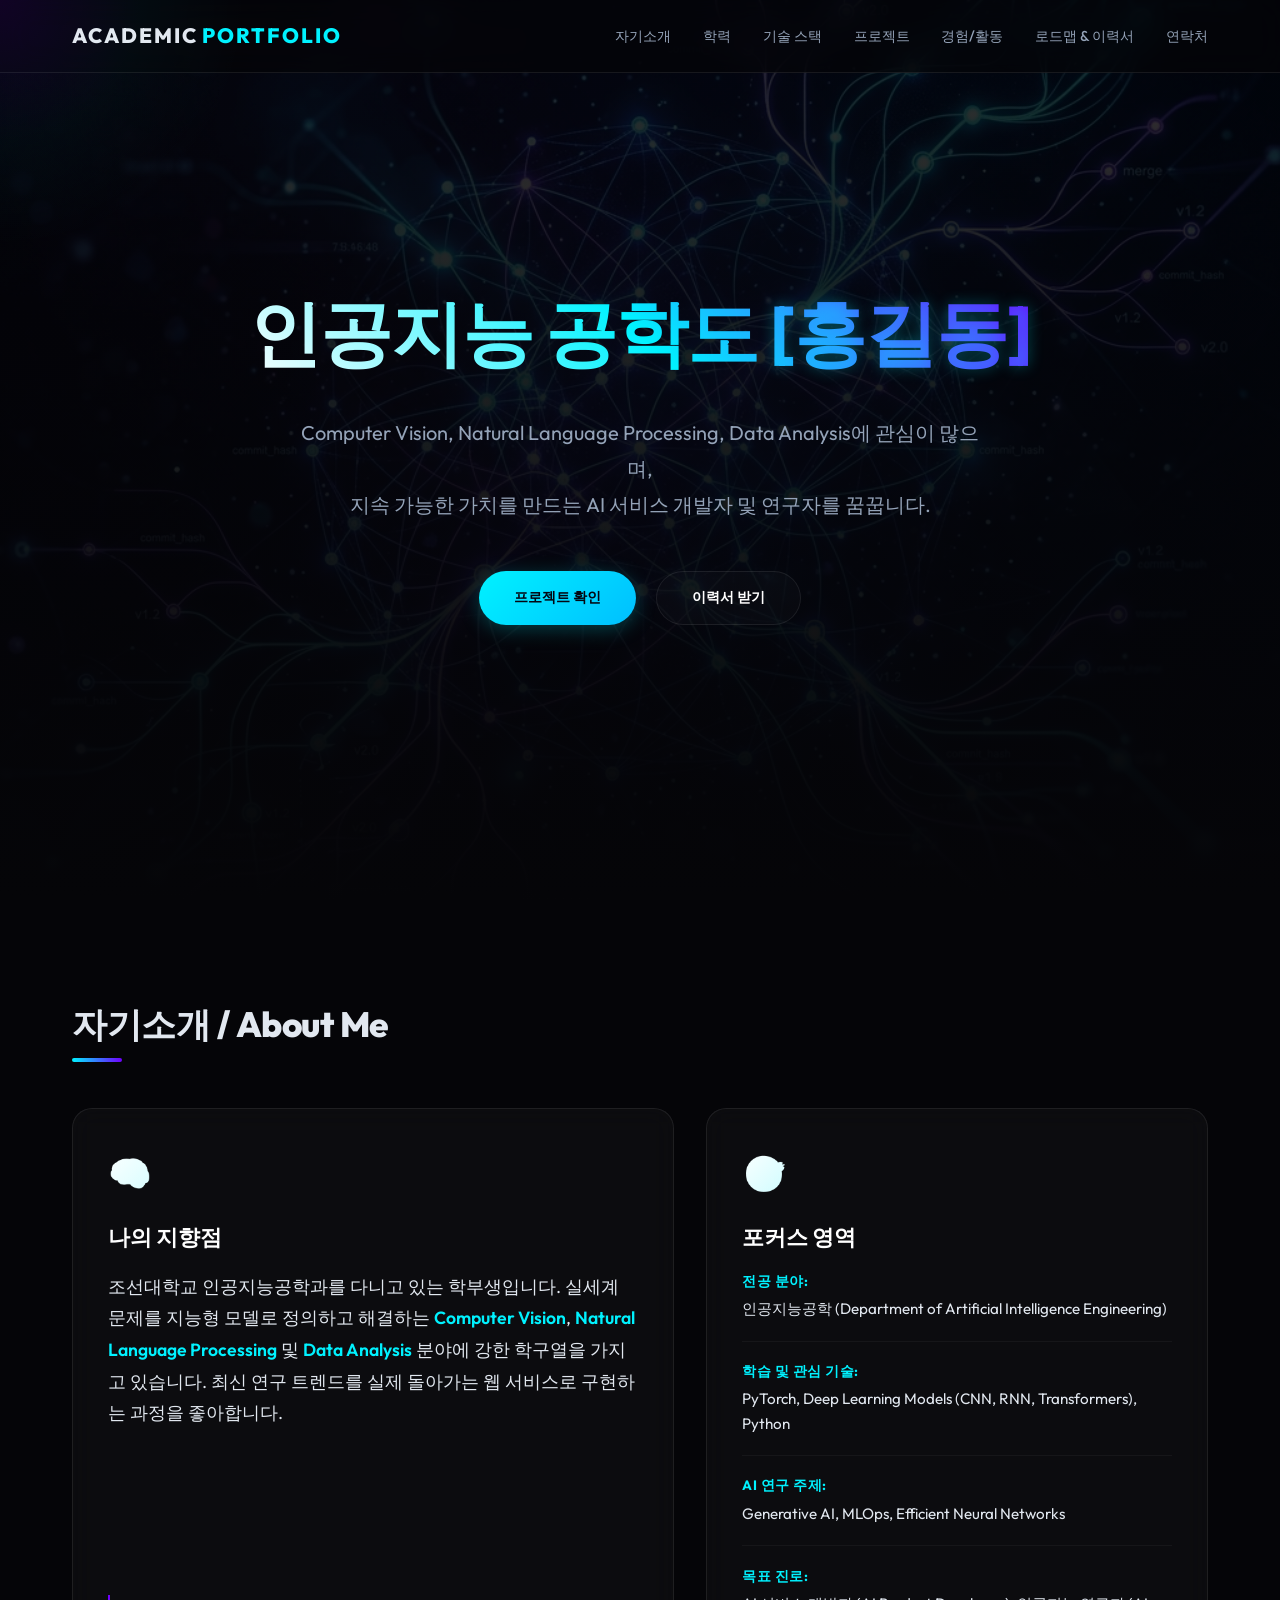
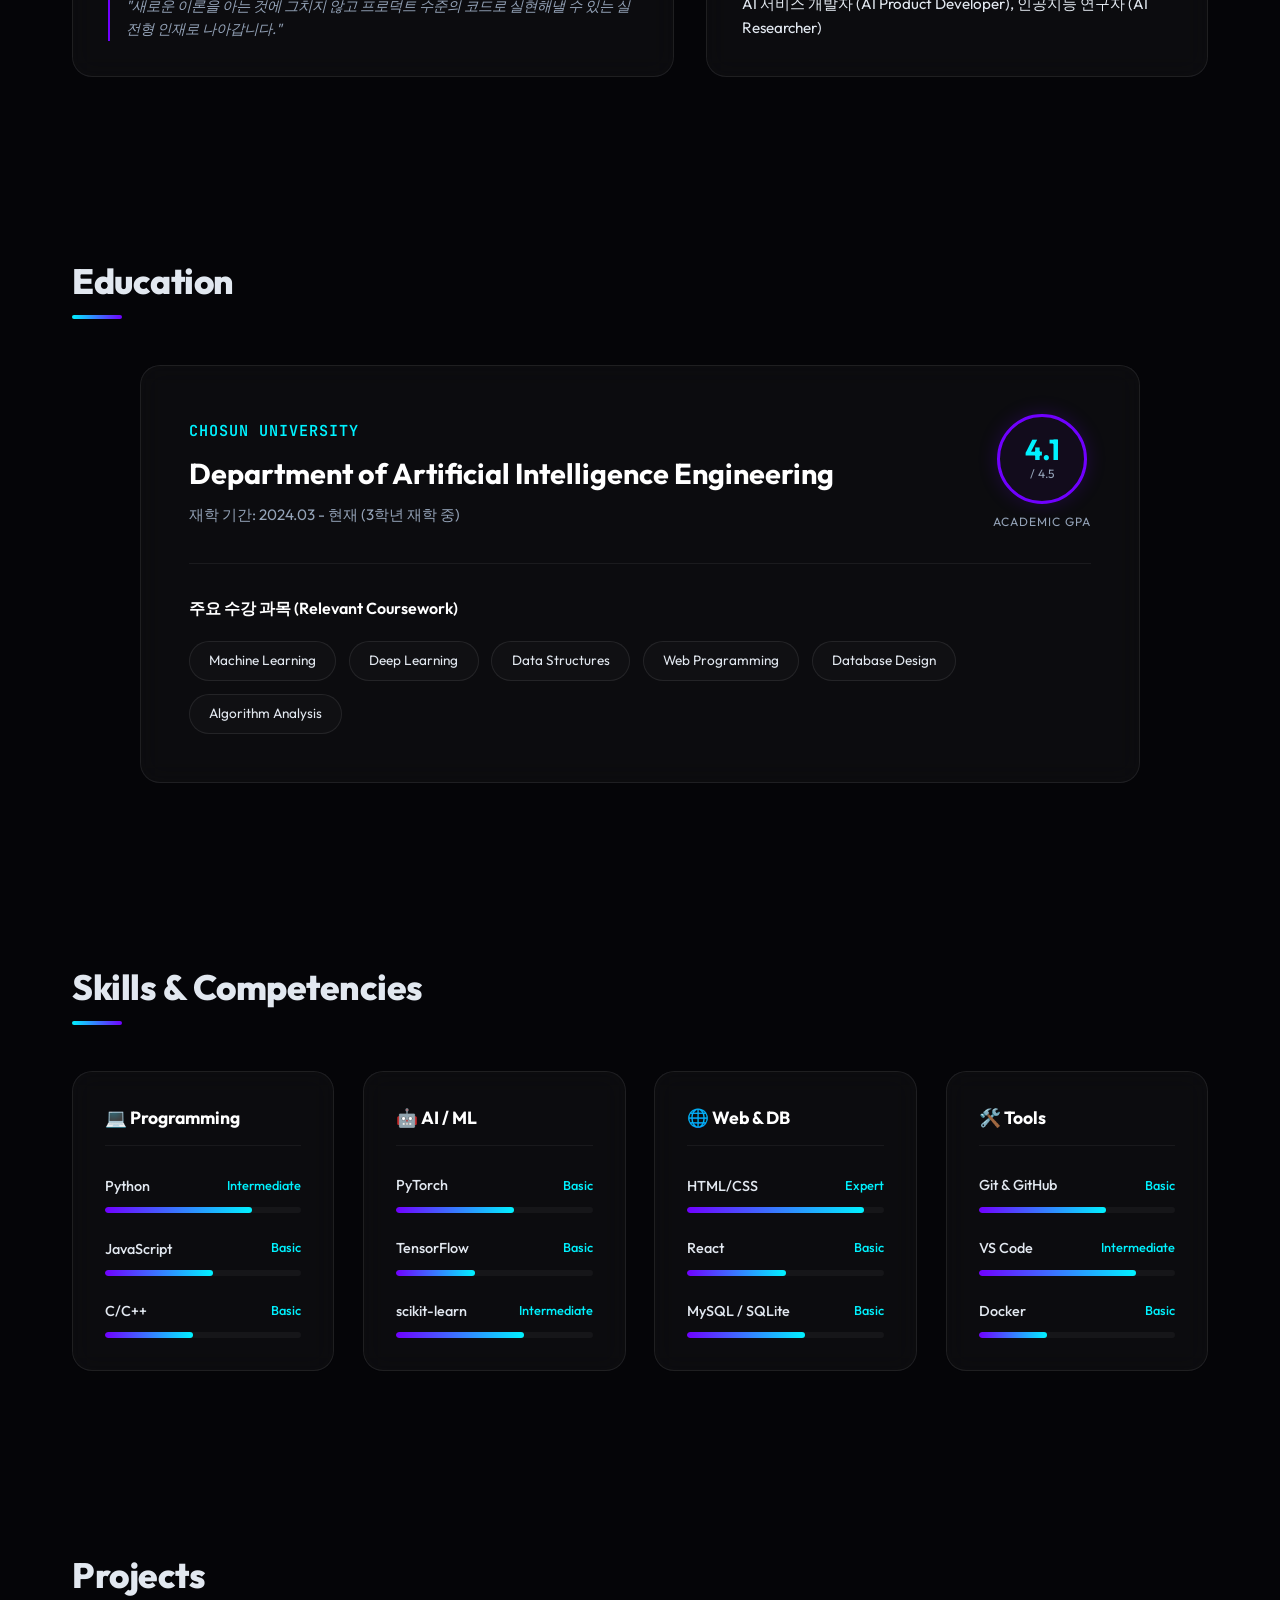
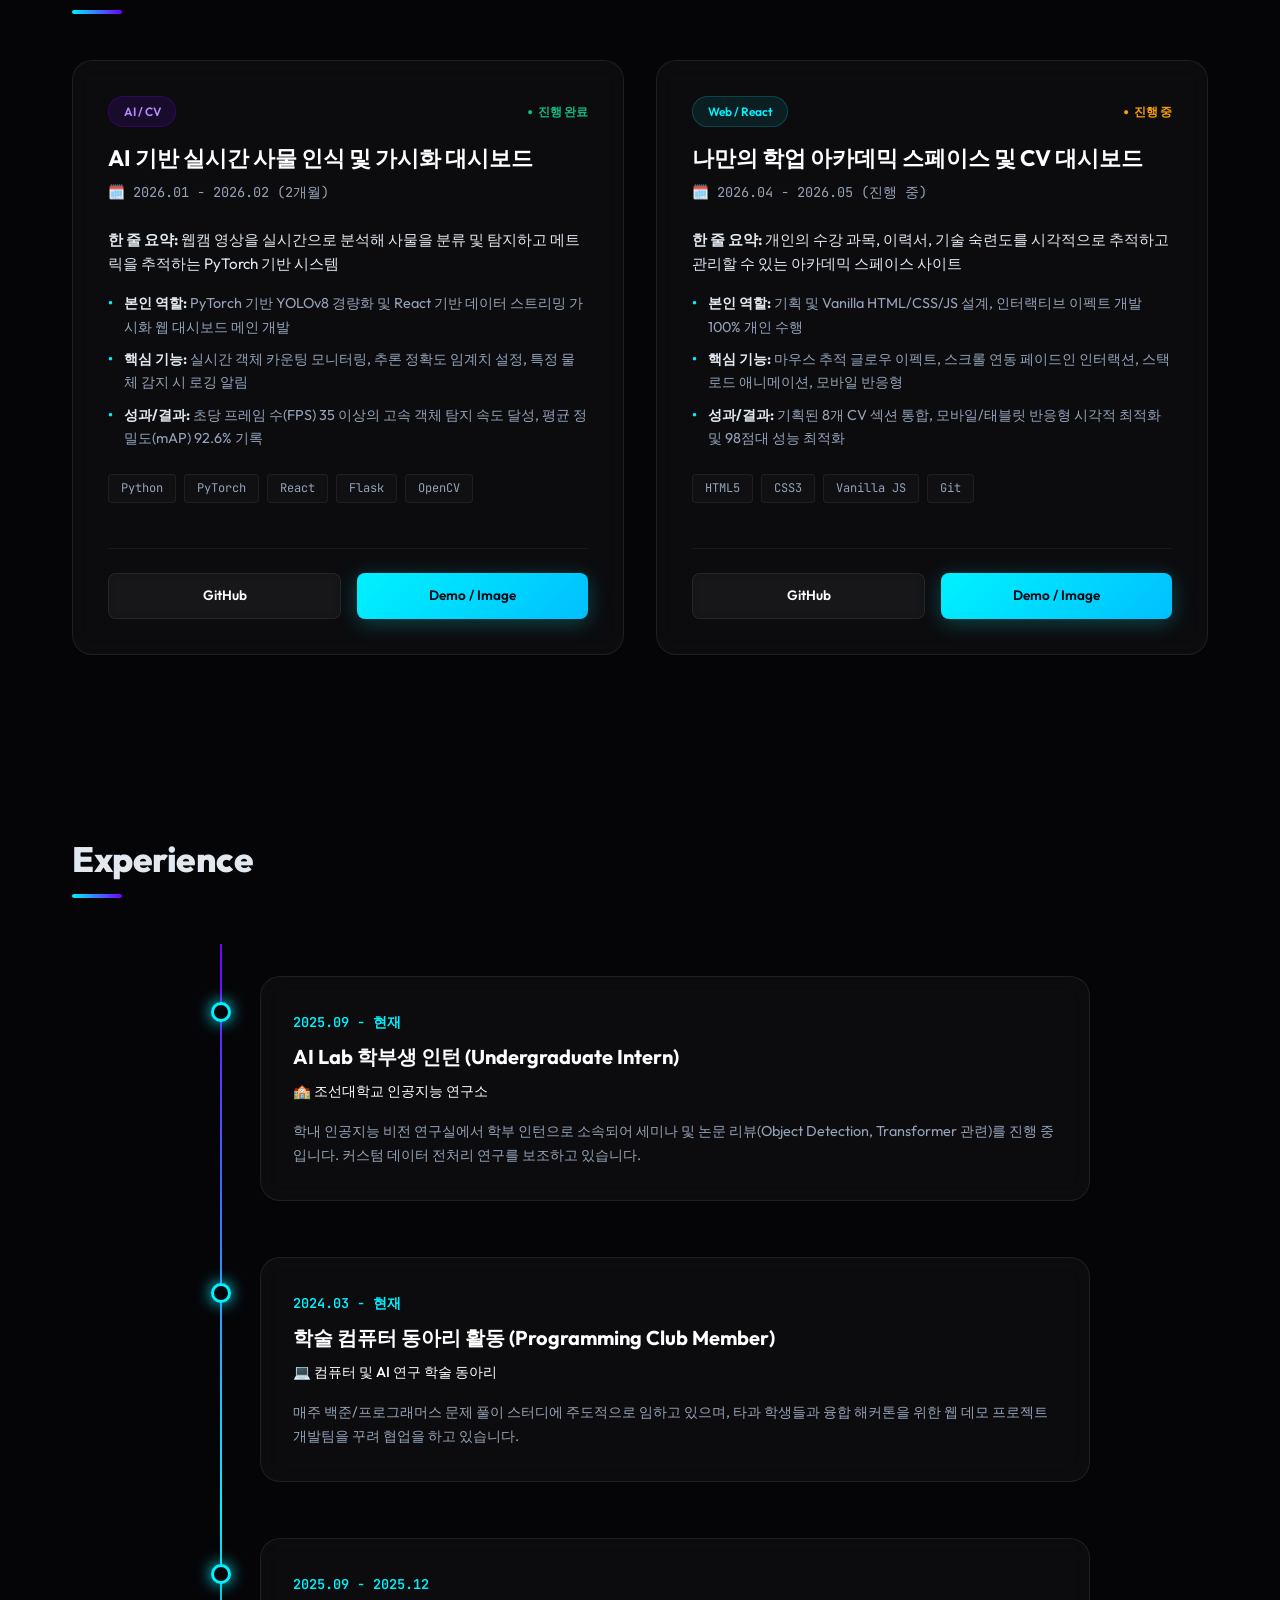
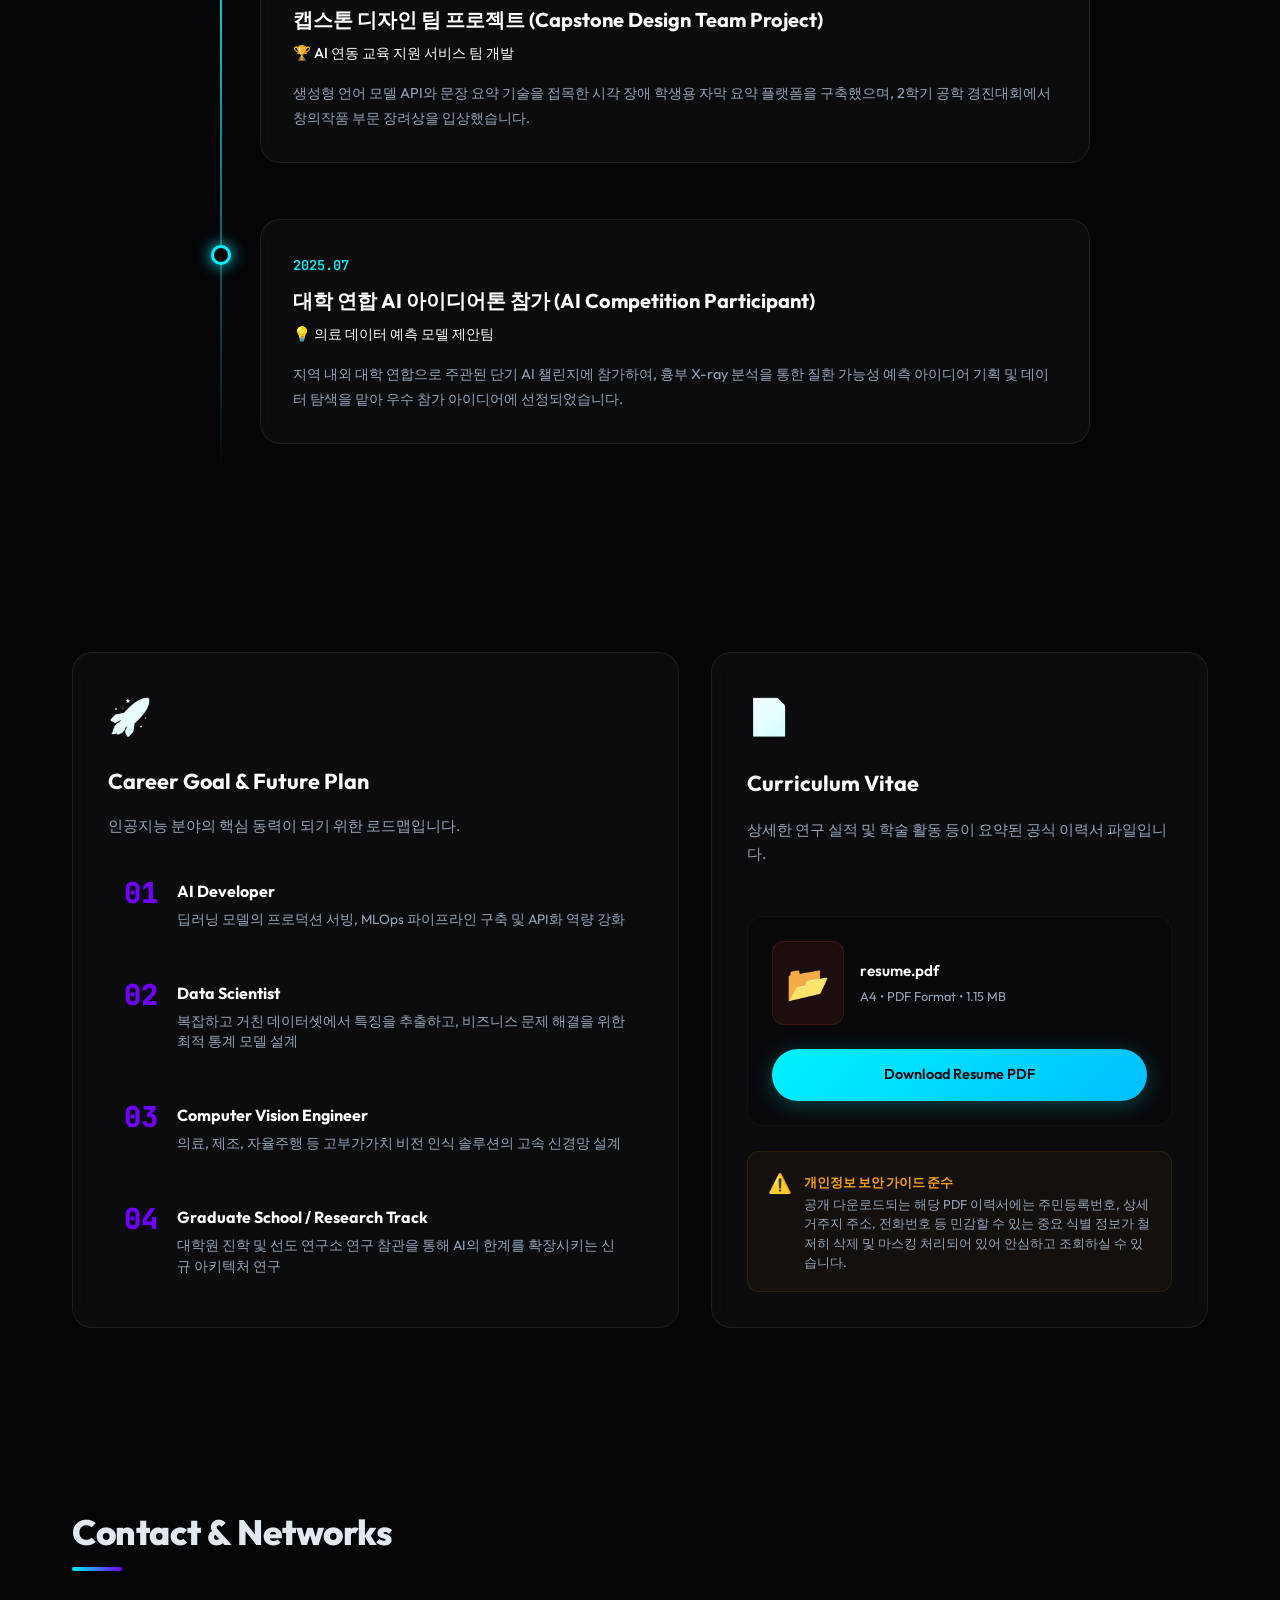
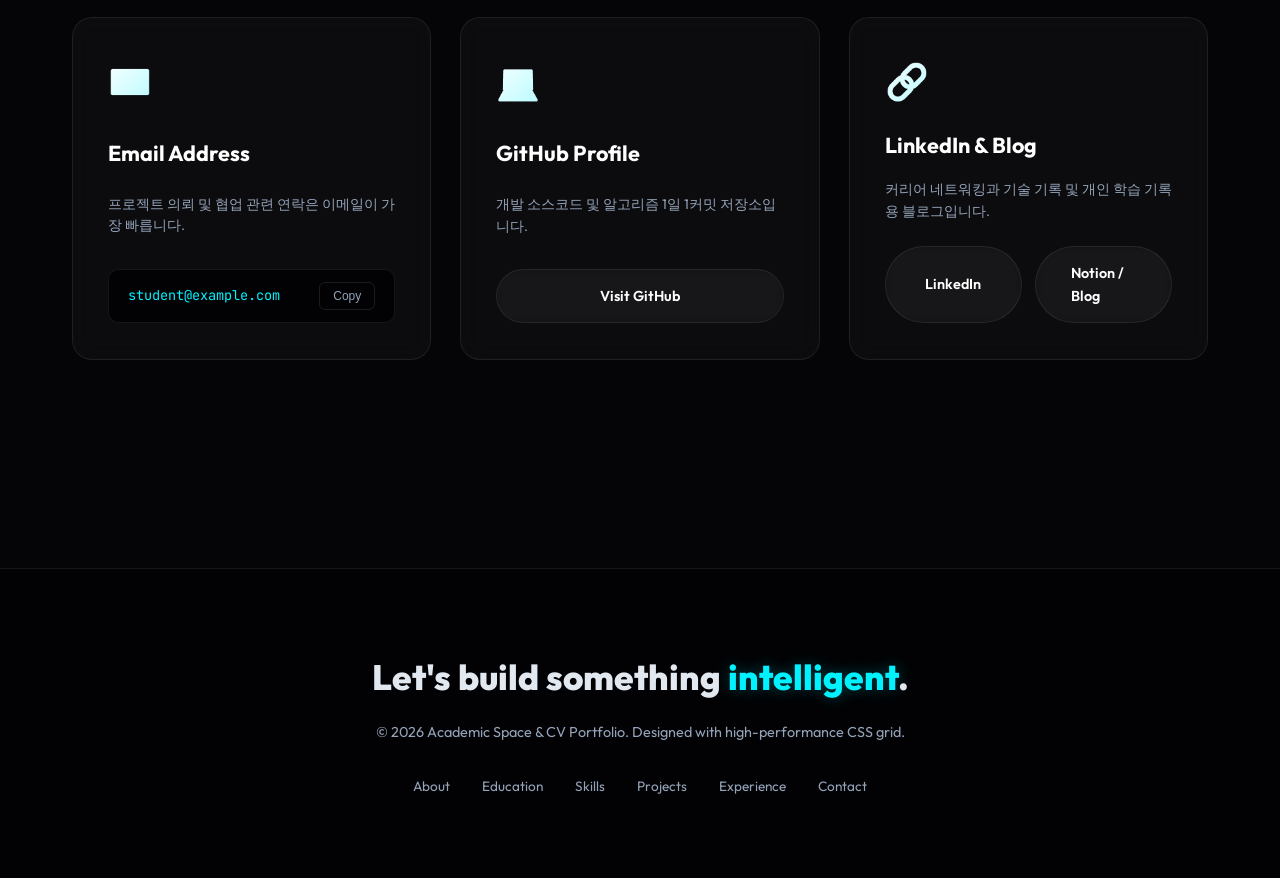
==== commit 8a7b4af7: "ver 0.0.2 (아바타 삭제)" ====
--- a/index.html
+++ b/index.html
@@ -39,9 +39,6 @@
             <div class="overlay"></div>
         </div>
         <div class="hero-content">
-            <div class="avatar-container fade-in">
-                <img src="avatar.png" alt="Profile Avatar" class="avatar">
-            </div>
             <h1 class="fade-in-delayed">인공지능 공학도 <span class="highlight">[홍길동]</span></h1>
             <p class="fade-in-delayed">Computer Vision, Natural Language Processing, Data Analysis에 관심이 많으며,<br>지속 가능한 가치를 만드는 AI 서비스 개발자 및 연구자를 꿈꿉니다.</p>
             <div class="hero-btns fade-in-delayed">
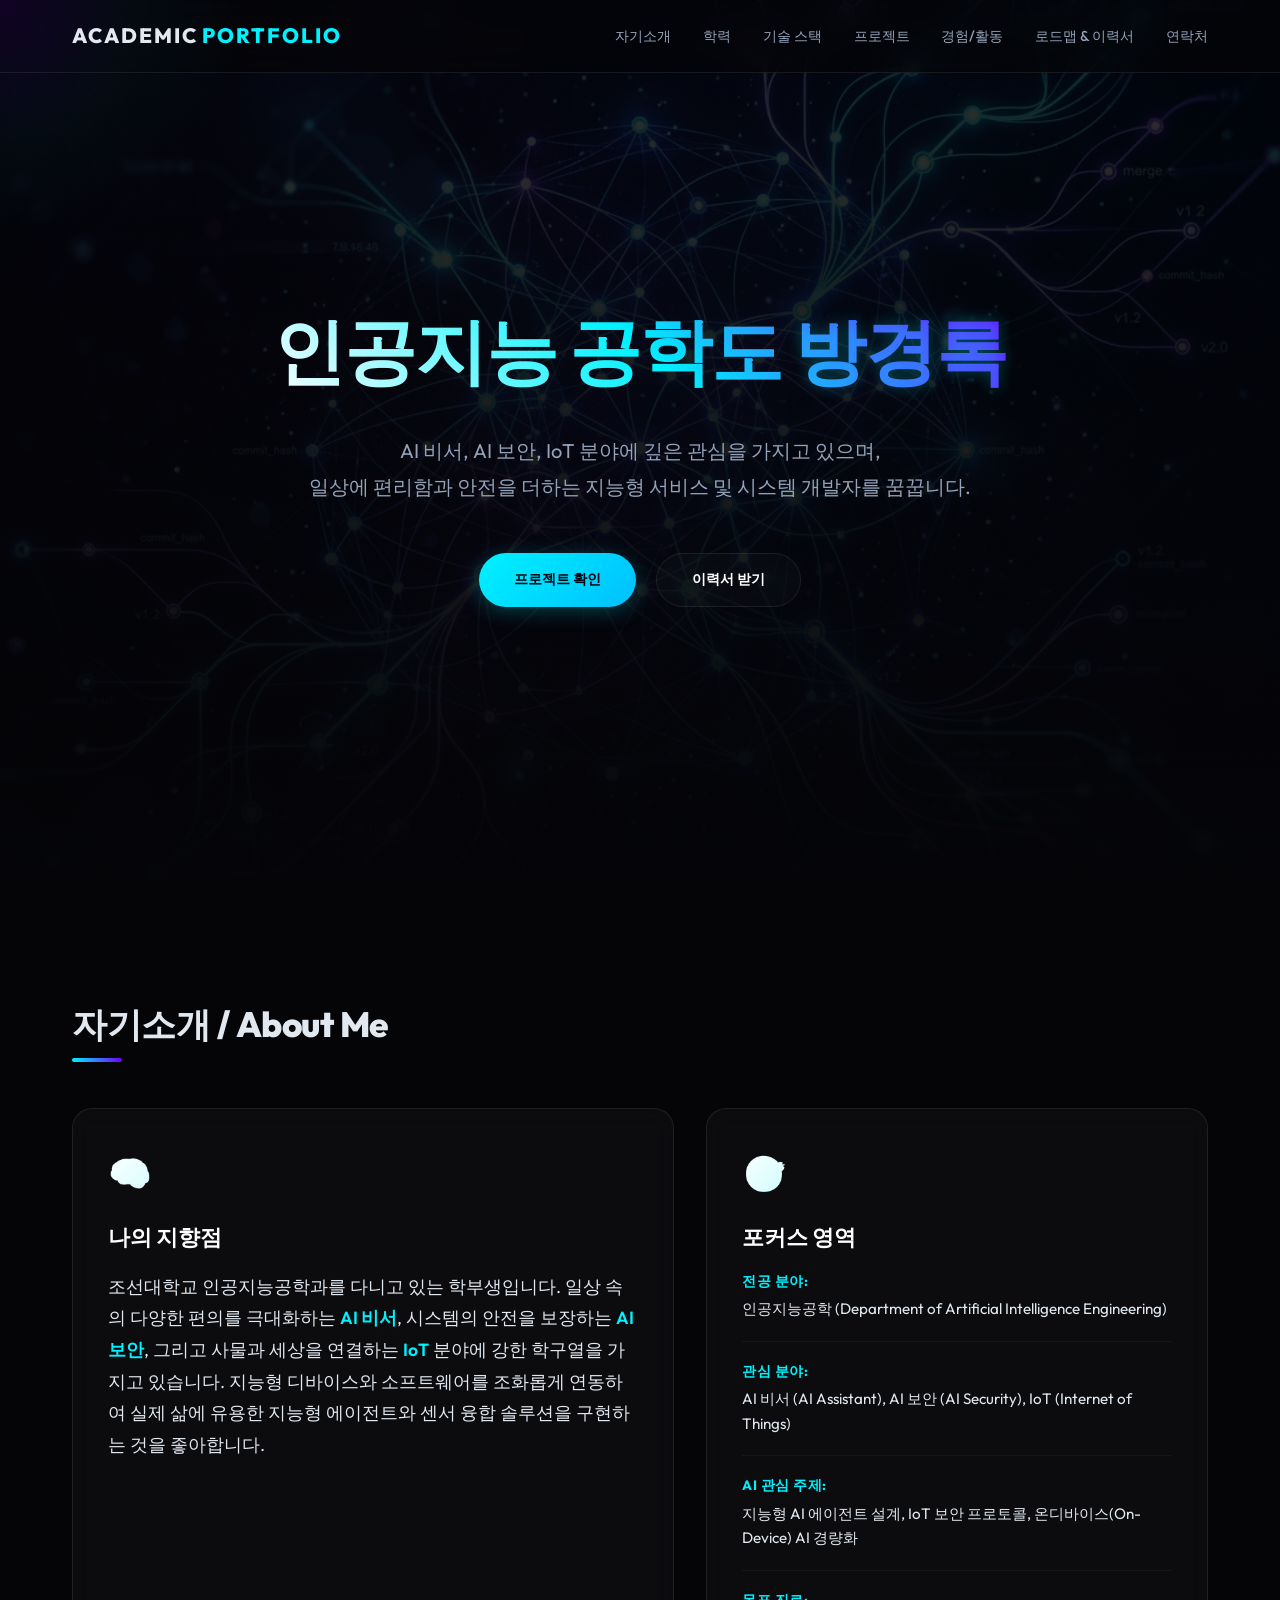
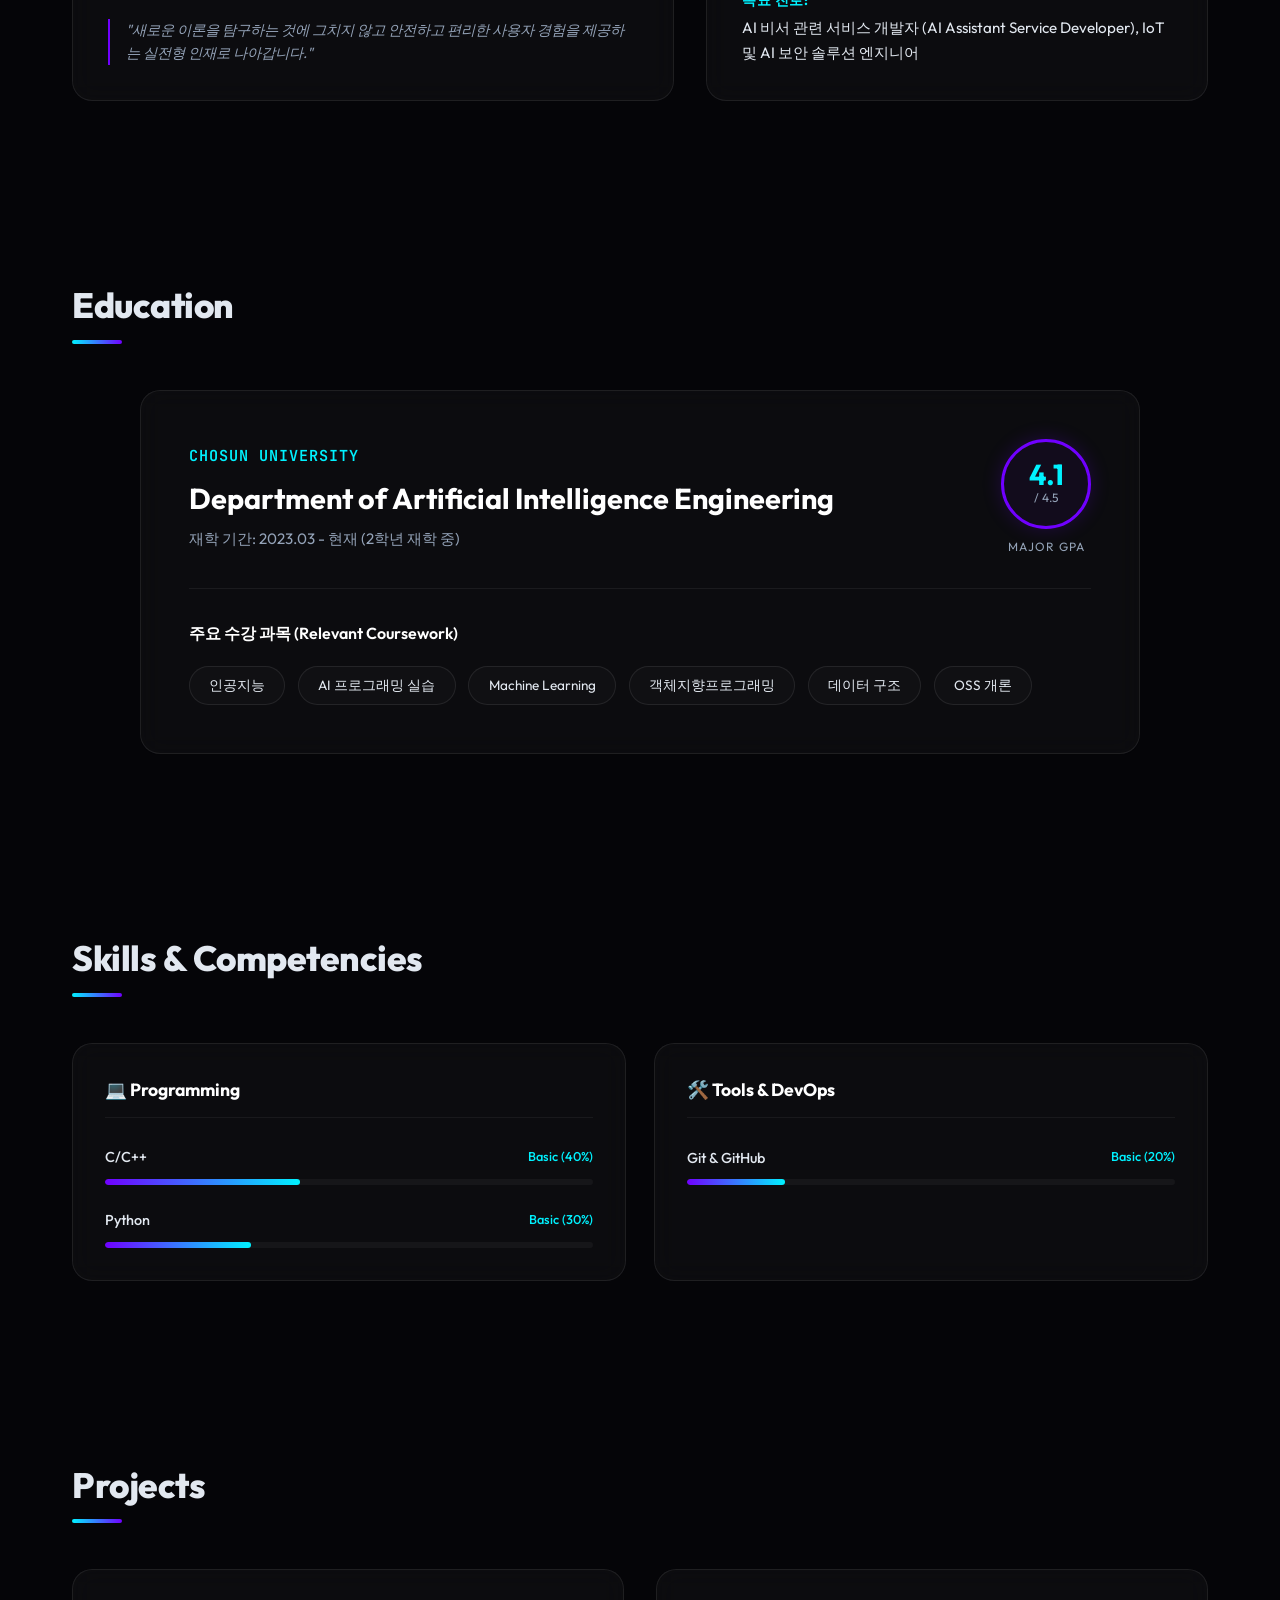
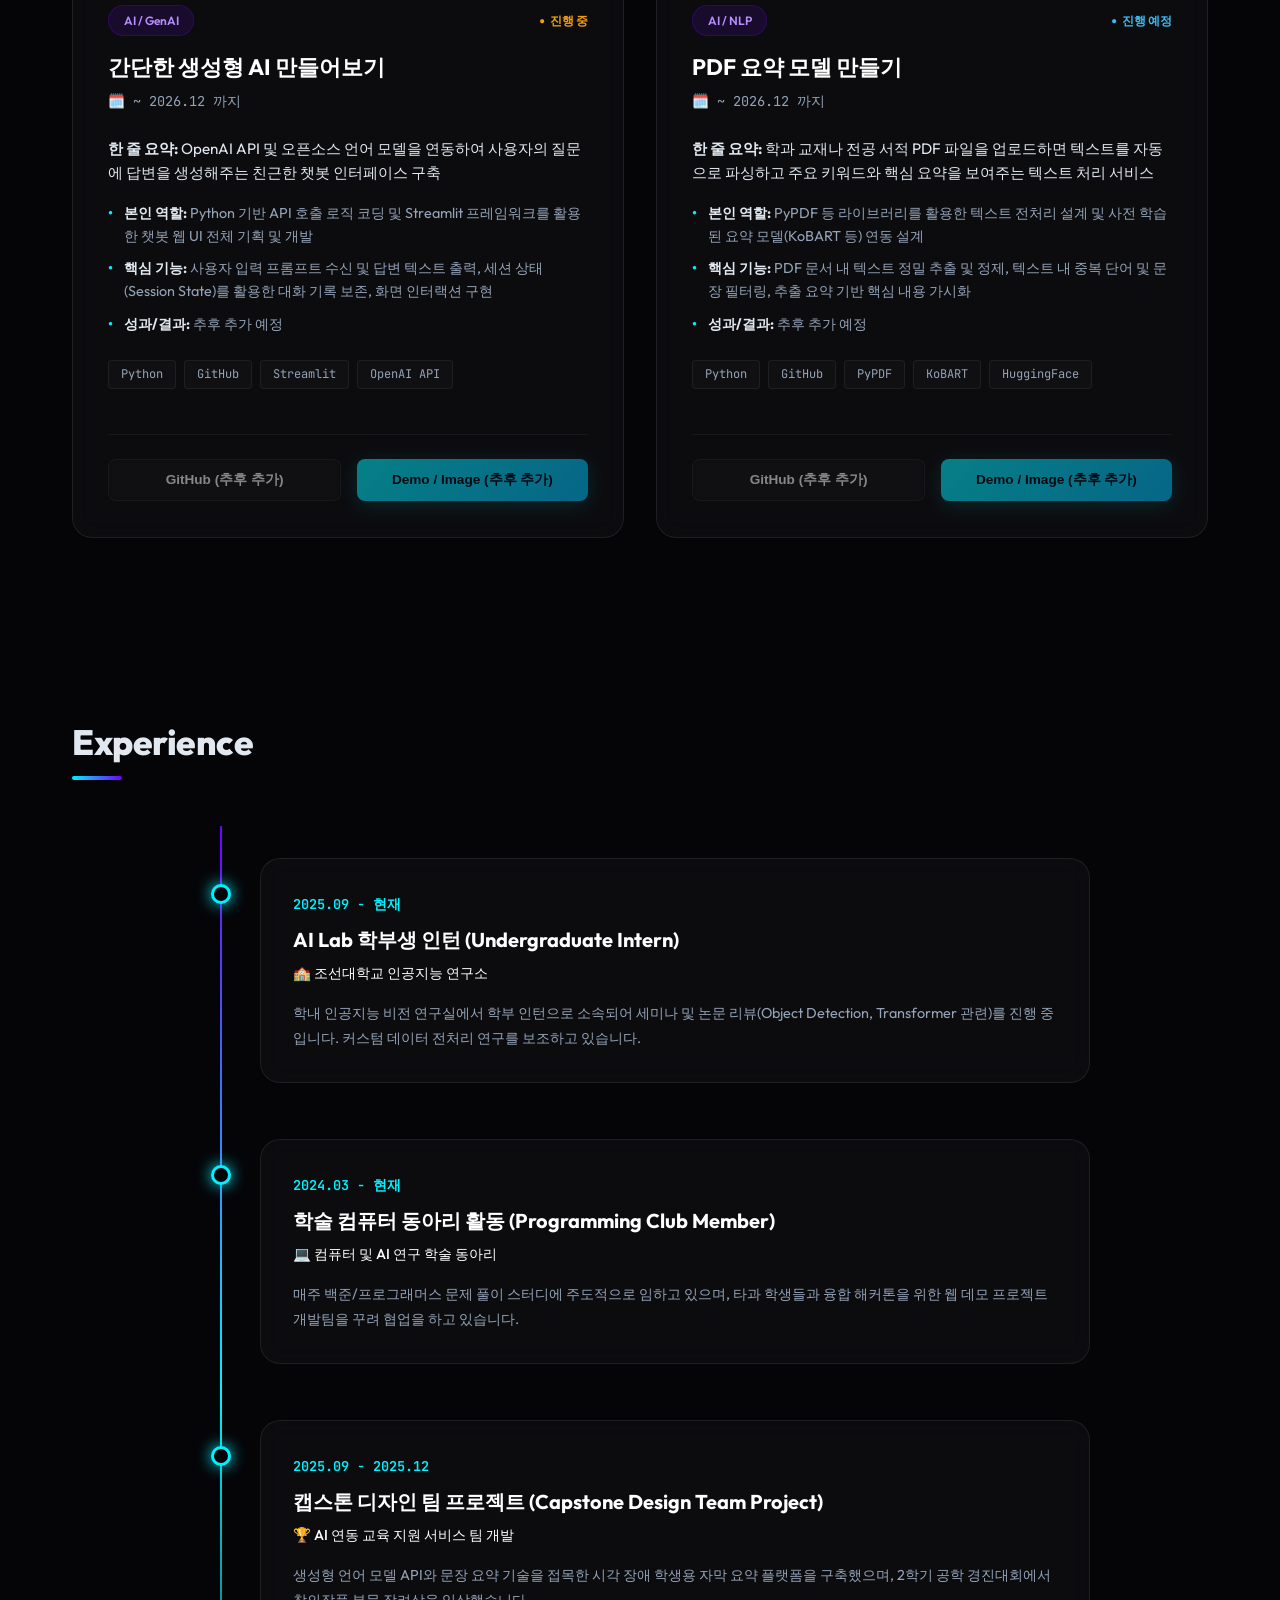
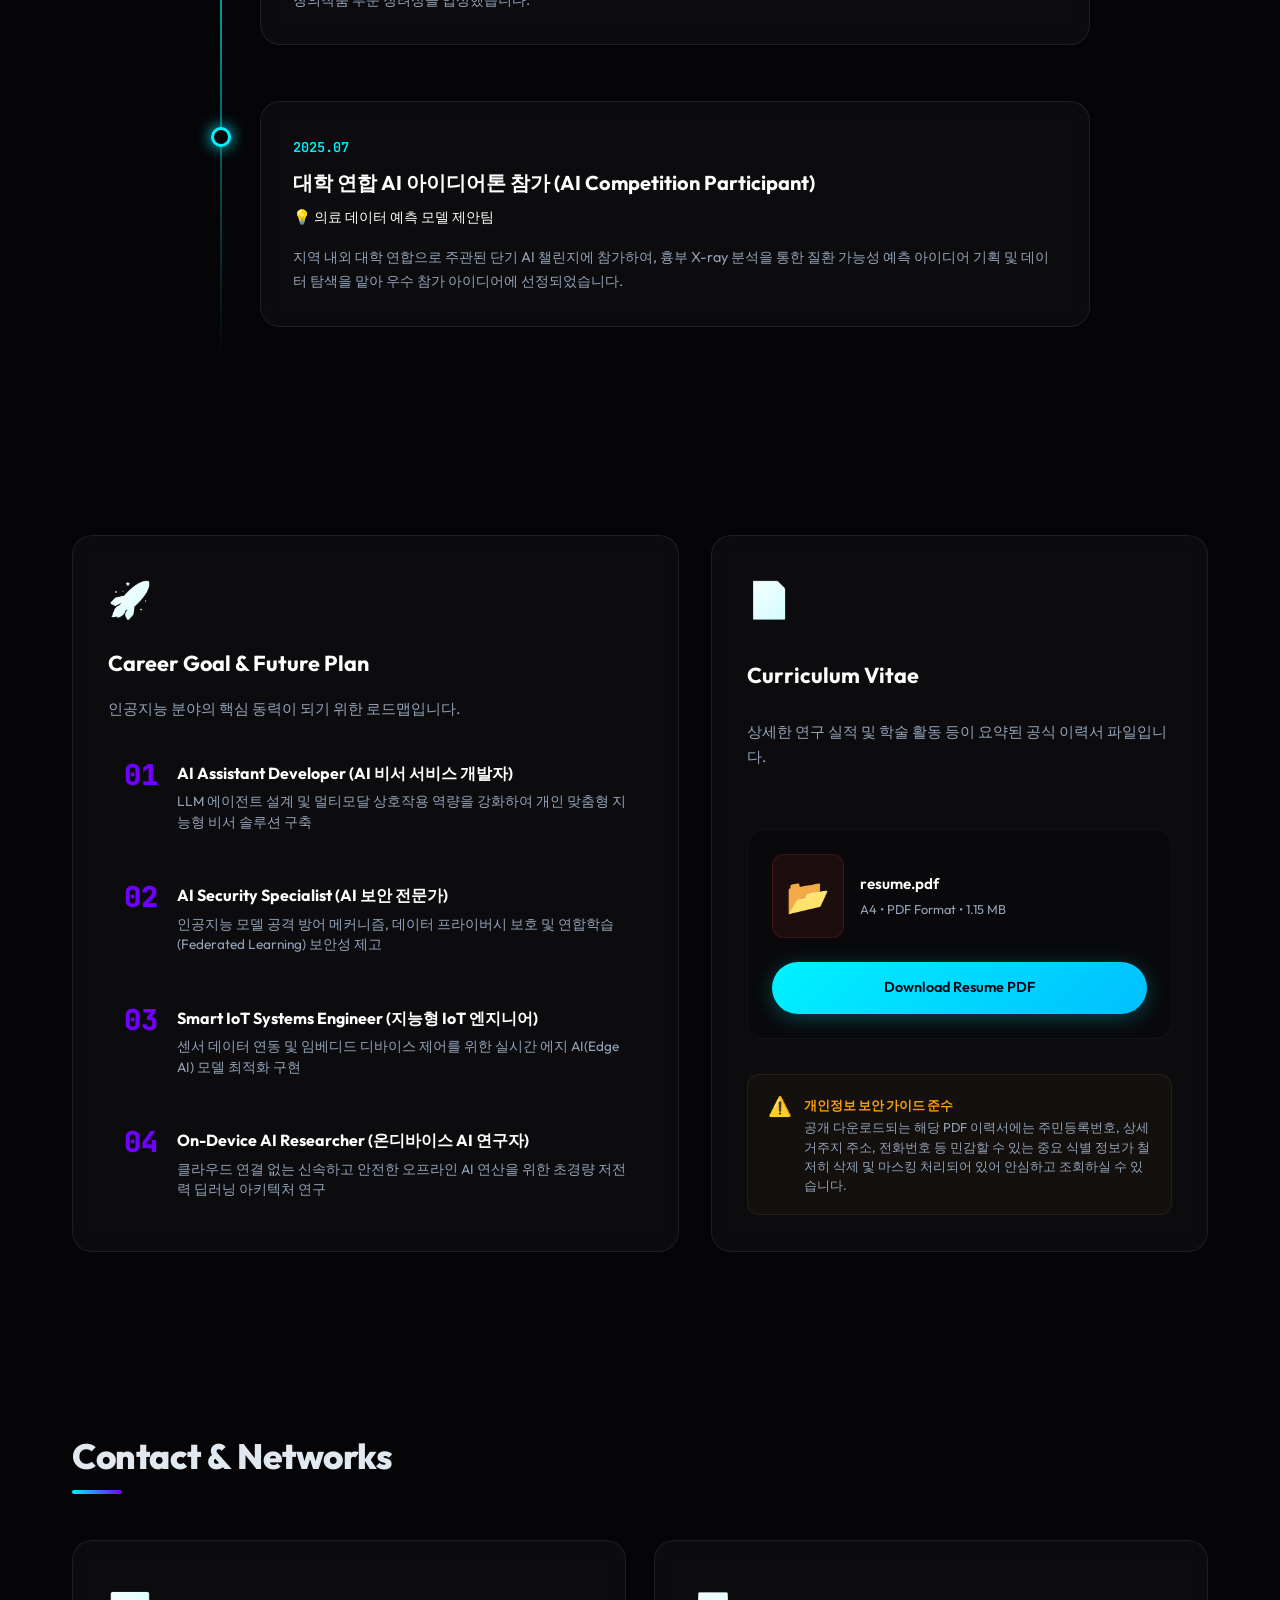
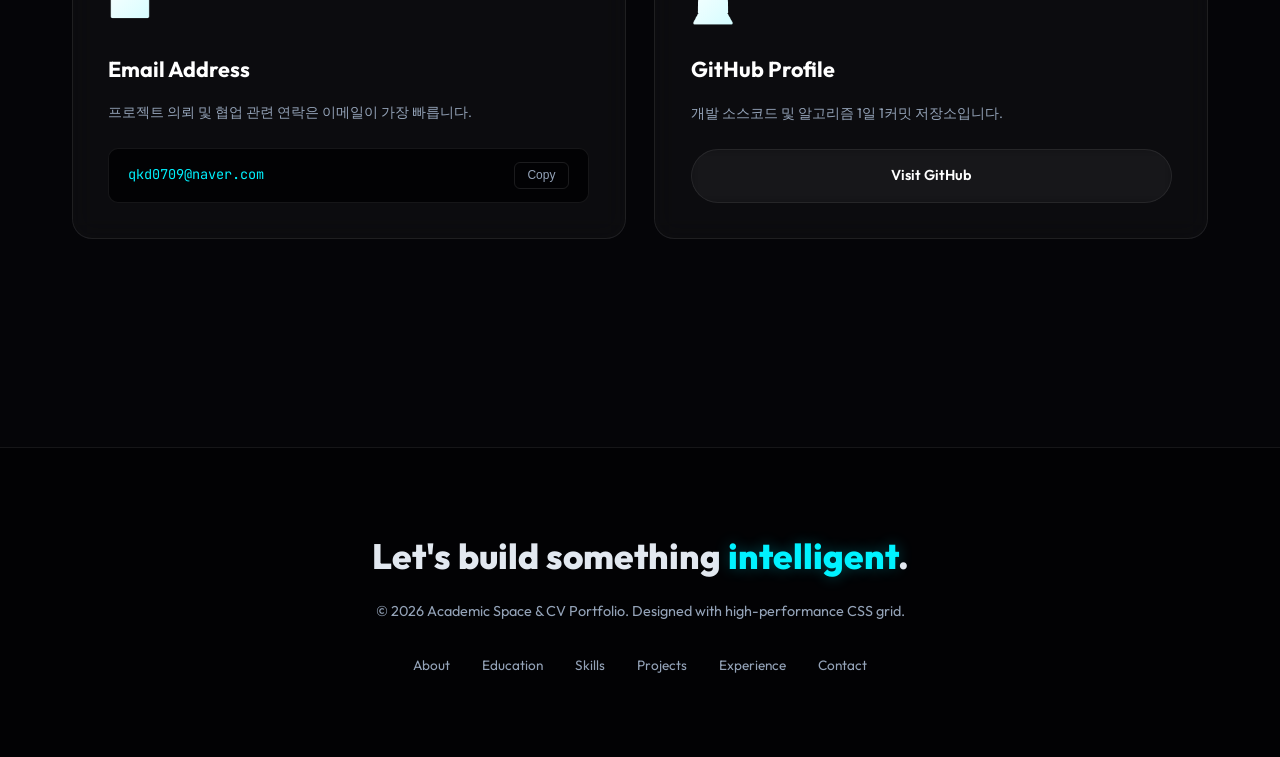
==== commit fbcddf63: "0.0.3(세부내용 수정)" ====
--- a/index.html
+++ b/index.html
@@ -9,7 +9,9 @@
     <link rel="stylesheet" href="style.css">
     <link rel="preconnect" href="https://fonts.googleapis.com">
     <link rel="preconnect" href="https://fonts.gstatic.com" crossorigin>
-    <link href="https://fonts.googleapis.com/css2?family=Outfit:wght@300;400;600;700;800&family=JetBrains+Mono:wght@400;500;600&display=swap" rel="stylesheet">
+    <link
+        href="https://fonts.googleapis.com/css2?family=Outfit:wght@300;400;600;700;800&family=JetBrains+Mono:wght@400;500;600&display=swap"
+        rel="stylesheet">
 </head>
 
 <body>
@@ -39,8 +41,9 @@
             <div class="overlay"></div>
         </div>
         <div class="hero-content">
-            <h1 class="fade-in-delayed">인공지능 공학도 <span class="highlight">[홍길동]</span></h1>
-            <p class="fade-in-delayed">Computer Vision, Natural Language Processing, Data Analysis에 관심이 많으며,<br>지속 가능한 가치를 만드는 AI 서비스 개발자 및 연구자를 꿈꿉니다.</p>
+            <h1 class="fade-in-delayed">인공지능 공학도 <span class="highlight">방경록</span></h1>
+            <p class="fade-in-delayed">AI 비서, AI 보안, IoT 분야에 깊은 관심을 가지고 있으며,<br>일상에 편리함과 안전을 더하는 지능형 서비스 및 시스템 개발자를
+                꿈꿉니다.</p>
             <div class="hero-btns fade-in-delayed">
                 <a href="#projects" class="btn primary">프로젝트 확인</a>
                 <a href="#career-cv" class="btn secondary">이력서 받기</a>
@@ -57,10 +60,12 @@
                     <div class="card-icon">🧠</div>
                     <h3>나의 지향점</h3>
                     <p class="intro-text">
-                        조선대학교 인공지능공학과를 다니고 있는 학부생입니다. 실세계 문제를 지능형 모델로 정의하고 해결하는 <strong>Computer Vision</strong>, <strong>Natural Language Processing</strong> 및 <strong>Data Analysis</strong> 분야에 강한 학구열을 가지고 있습니다. 최신 연구 트렌드를 실제 돌아가는 웹 서비스로 구현하는 과정을 좋아합니다.
+                        조선대학교 인공지능공학과를 다니고 있는 학부생입니다. 일상 속의 다양한 편의를 극대화하는 <strong>AI 비서</strong>,
+                        시스템의 안전을 보장하는 <strong>AI 보안</strong>, 그리고 사물과 세상을 연결하는 <strong>IoT</strong> 분야에
+                        강한 학구열을 가지고 있습니다. 지능형 디바이스와 소프트웨어를 조화롭게 연동하여 실제 삶에 유용한 지능형 에이전트와 센서 융합 솔루션을 구현하는 것을 좋아합니다.
                     </p>
                     <p class="intro-subtext">
-                        "새로운 이론을 아는 것에 그치지 않고 프로덕트 수준의 코드로 실현해낼 수 있는 실전형 인재로 나아갑니다."
+                        "새로운 이론을 탐구하는 것에 그치지 않고 안전하고 편리한 사용자 경험을 제공하는 실전형 인재로 나아갑니다."
                     </p>
                 </div>
                 <div class="card details-card">
@@ -68,9 +73,11 @@
                     <h3>포커스 영역</h3>
                     <ul class="interest-list">
                         <li><strong>전공 분야:</strong> 인공지능공학 (Department of Artificial Intelligence Engineering)</li>
-                        <li><strong>학습 및 관심 기술:</strong> PyTorch, Deep Learning Models (CNN, RNN, Transformers), Python</li>
-                        <li><strong>AI 연구 주제:</strong> Generative AI, MLOps, Efficient Neural Networks</li>
-                        <li><strong>목표 진로:</strong> AI 서비스 개발자 (AI Product Developer), 인공지능 연구자 (AI Researcher)</li>
+                        <li><strong>관심 분야:</strong> AI 비서 (AI Assistant), AI 보안 (AI Security), IoT (Internet of Things)
+                        </li>
+                        <li><strong>AI 관심 주제:</strong> 지능형 AI 에이전트 설계, IoT 보안 프로토콜, 온디바이스(On-Device) AI 경량화</li>
+                        <li><strong>목표 진로:</strong> AI 비서 관련 서비스 개발자 (AI Assistant Service Developer), IoT 및 AI 보안 솔루션
+                            엔지니어</li>
                     </ul>
                 </div>
             </div>
@@ -85,25 +92,25 @@
                         <div class="edu-info">
                             <span class="edu-institution">Chosun University</span>
                             <h3>Department of Artificial Intelligence Engineering</h3>
-                            <p class="edu-meta">재학 기간: 2024.03 - 현재 (3학년 재학 중)</p>
+                            <p class="edu-meta">재학 기간: 2023.03 - 현재 (2학년 재학 중)</p>
                         </div>
                         <div class="gpa-container">
                             <div class="gpa-ring">
                                 <span class="gpa-score">4.1</span>
                                 <span class="gpa-scale">/ 4.5</span>
                             </div>
-                            <span class="gpa-text">Academic GPA</span>
+                            <span class="gpa-text">Major GPA</span>
                         </div>
                     </div>
                     <div class="coursework-section">
                         <h4>주요 수강 과목 (Relevant Coursework)</h4>
                         <div class="coursework-tags">
+                            <span>인공지능</span>
+                            <span>AI 프로그래밍 실습</span>
                             <span>Machine Learning</span>
-                            <span>Deep Learning</span>
-                            <span>Data Structures</span>
-                            <span>Web Programming</span>
-                            <span>Database Design</span>
-                            <span>Algorithm Analysis</span>
+                            <span>객체지향프로그래밍</span>
+                            <span>데이터 구조</span>
+                            <span>OSS 개론</span>
                         </div>
                     </div>
                 </div>
@@ -114,137 +121,42 @@
         <section id="skills" class="content-section">
             <h2 class="section-title">Skills & Competencies</h2>
             <div class="skills-grid">
-                <!-- Programming -->
+                <!-- Programming Languages -->
                 <div class="card skill-card">
                     <div class="skill-category-title">💻 Programming</div>
                     <div class="skill-list">
                         <div class="skill-item">
                             <div class="skill-info">
-                                <span>Python</span>
-                                <span class="level">Intermediate</span>
+                                <span>C/C++</span>
+                                <span class="level">Basic (40%)</span>
                             </div>
                             <div class="progress-bar">
-                                <div class="progress" data-width="75%"></div>
+                                <div class="progress" data-width="40%"></div>
                             </div>
                         </div>
                         <div class="skill-item">
                             <div class="skill-info">
-                                <span>JavaScript</span>
-                                <span class="level">Basic</span>
+                                <span>Python</span>
+                                <span class="level">Basic (30%)</span>
                             </div>
                             <div class="progress-bar">
-                                <div class="progress" data-width="55%"></div>
-                            </div>
-                        </div>
-                        <div class="skill-item">
-                            <div class="skill-info">
-                                <span>C/C++</span>
-                                <span class="level">Basic</span>
-                            </div>
-                            <div class="progress-bar">
-                                <div class="progress" data-width="45%"></div>
-                            </div>
-                        </div>
-                    </div>
-                </div>
-
-                <!-- AI / ML -->
+                                <div class="progress" data-width="30%"></div>
+                            </div>
+                        </div>
+                    </div>
+                </div>
+
+                <!-- Version Control & Tools -->
                 <div class="card skill-card">
-                    <div class="skill-category-title">🤖 AI / ML</div>
-                    <div class="skill-list">
-                        <div class="skill-item">
-                            <div class="skill-info">
-                                <span>PyTorch</span>
-                                <span class="level">Basic</span>
-                            </div>
-                            <div class="progress-bar">
-                                <div class="progress" data-width="60%"></div>
-                            </div>
-                        </div>
-                        <div class="skill-item">
-                            <div class="skill-info">
-                                <span>TensorFlow</span>
-                                <span class="level">Basic</span>
-                            </div>
-                            <div class="progress-bar">
-                                <div class="progress" data-width="40%"></div>
-                            </div>
-                        </div>
-                        <div class="skill-item">
-                            <div class="skill-info">
-                                <span>scikit-learn</span>
-                                <span class="level">Intermediate</span>
-                            </div>
-                            <div class="progress-bar">
-                                <div class="progress" data-width="65%"></div>
-                            </div>
-                        </div>
-                    </div>
-                </div>
-
-                <!-- Web & Database -->
-                <div class="card skill-card">
-                    <div class="skill-category-title">🌐 Web & DB</div>
-                    <div class="skill-list">
-                        <div class="skill-item">
-                            <div class="skill-info">
-                                <span>HTML/CSS</span>
-                                <span class="level">Expert</span>
-                            </div>
-                            <div class="progress-bar">
-                                <div class="progress" data-width="90%"></div>
-                            </div>
-                        </div>
-                        <div class="skill-item">
-                            <div class="skill-info">
-                                <span>React</span>
-                                <span class="level">Basic</span>
-                            </div>
-                            <div class="progress-bar">
-                                <div class="progress" data-width="50%"></div>
-                            </div>
-                        </div>
-                        <div class="skill-item">
-                            <div class="skill-info">
-                                <span>MySQL / SQLite</span>
-                                <span class="level">Basic</span>
-                            </div>
-                            <div class="progress-bar">
-                                <div class="progress" data-width="60%"></div>
-                            </div>
-                        </div>
-                    </div>
-                </div>
-
-                <!-- Tools -->
-                <div class="card skill-card">
-                    <div class="skill-category-title">🛠️ Tools</div>
+                    <div class="skill-category-title">🛠️ Tools & DevOps</div>
                     <div class="skill-list">
                         <div class="skill-item">
                             <div class="skill-info">
                                 <span>Git & GitHub</span>
-                                <span class="level">Basic</span>
+                                <span class="level">Basic (20%)</span>
                             </div>
                             <div class="progress-bar">
-                                <div class="progress" data-width="65%"></div>
-                            </div>
-                        </div>
-                        <div class="skill-item">
-                            <div class="skill-info">
-                                <span>VS Code</span>
-                                <span class="level">Intermediate</span>
-                            </div>
-                            <div class="progress-bar">
-                                <div class="progress" data-width="80%"></div>
-                            </div>
-                        </div>
-                        <div class="skill-item">
-                            <div class="skill-info">
-                                <span>Docker</span>
-                                <span class="level">Basic</span>
-                            </div>
-                            <div class="progress-bar">
-                                <div class="progress" data-width="35%"></div>
+                                <div class="progress" data-width="20%"></div>
                             </div>
                         </div>
                     </div>
@@ -260,30 +172,35 @@
                 <div class="card project-card">
                     <div class="project-header">
                         <div class="project-tags">
-                            <span class="p-badge ai">AI / CV</span>
-                            <span class="p-status">진행 완료</span>
-                        </div>
-                        <h3>AI 기반 실시간 사물 인식 및 가시화 대시보드</h3>
-                        <p class="project-period">🗓️ 2026.01 - 2026.02 (2개월)</p>
+                            <span class="p-badge ai">AI / GenAI</span>
+                            <span class="p-status building">진행 중</span>
+                        </div>
+                        <h3>간단한 생성형 AI 만들어보기</h3>
+                        <p class="project-period">🗓️ ~ 2026.12 까지</p>
                     </div>
                     <div class="project-body">
-                        <p class="project-summary"><strong>한 줄 요약:</strong> 웹캠 영상을 실시간으로 분석해 사물을 분류 및 탐지하고 메트릭을 추적하는 PyTorch 기반 시스템</p>
+                        <p class="project-summary"><strong>한 줄 요약:</strong> OpenAI API 및 오픈소스 언어 모델을 연동하여 사용자의 질문에 답변을
+                            생성해주는 친근한 챗봇 인터페이스 구축</p>
                         <ul class="project-details">
-                            <li><strong>본인 역할:</strong> PyTorch 기반 YOLOv8 경량화 및 React 기반 데이터 스트리밍 가시화 웹 대시보드 메인 개발</li>
-                            <li><strong>핵심 기능:</strong> 실시간 객체 카운팅 모니터링, 추론 정확도 임계치 설정, 특정 물체 감지 시 로깅 알림</li>
-                            <li><strong>성과/결과:</strong> 초당 프레임 수(FPS) 35 이상의 고속 객체 탐지 속도 달성, 평균 정밀도(mAP) 92.6% 기록</li>
+                            <li><strong>본인 역할:</strong> Python 기반 API 호출 로직 코딩 및 Streamlit 프레임워크를 활용한 챗봇 웹 UI 전체 기획 및 개발
+                            </li>
+                            <li><strong>핵심 기능:</strong> 사용자 입력 프롬프트 수신 및 답변 텍스트 출력, 세션 상태(Session State)를 활용한 대화 기록 보존,
+                                화면 인터랙션 구현</li>
+                            <li><strong>성과/결과:</strong> 추후 추가 예정</li>
                         </ul>
                         <div class="tech-stack-container">
                             <span>Python</span>
-                            <span>PyTorch</span>
-                            <span>React</span>
-                            <span>Flask</span>
-                            <span>OpenCV</span>
+                            <span>GitHub</span>
+                            <span>Streamlit</span>
+                            <span>OpenAI API</span>
                         </div>
                     </div>
                     <div class="project-footer">
-                        <a href="https://github.com/username/realtime-yolo-dashboard" target="_blank" class="btn secondary link-btn">GitHub</a>
-                        <a href="#" class="btn primary link-btn">Demo / Image</a>
+                        <button class="btn secondary link-btn" disabled
+                            style="opacity: 0.5; pointer-events: none; cursor: not-allowed;">GitHub (추후 추가)</button>
+                        <button class="btn primary link-btn" disabled
+                            style="opacity: 0.5; pointer-events: none; cursor: not-allowed;">Demo / Image (추후
+                            추가)</button>
                     </div>
                 </div>
 
@@ -291,29 +208,36 @@
                 <div class="card project-card">
                     <div class="project-header">
                         <div class="project-tags">
-                            <span class="p-badge web">Web / React</span>
-                            <span class="p-status building">진행 중</span>
-                        </div>
-                        <h3>나만의 학업 아카데믹 스페이스 및 CV 대시보드</h3>
-                        <p class="project-period">🗓️ 2026.04 - 2026.05 (진행 중)</p>
+                            <span class="p-badge ai">AI / NLP</span>
+                            <span class="p-status planned">진행 예정</span>
+                        </div>
+                        <h3>PDF 요약 모델 만들기</h3>
+                        <p class="project-period">🗓️ ~ 2026.12 까지</p>
                     </div>
                     <div class="project-body">
-                        <p class="project-summary"><strong>한 줄 요약:</strong> 개인의 수강 과목, 이력서, 기술 숙련도를 시각적으로 추적하고 관리할 수 있는 아카데믹 스페이스 사이트</p>
+                        <p class="project-summary"><strong>한 줄 요약:</strong> 학과 교재나 전공 서적 PDF 파일을 업로드하면 텍스트를 자동으로 파싱하고 주요
+                            키워드와 핵심 요약을 보여주는 텍스트 처리 서비스</p>
                         <ul class="project-details">
-                            <li><strong>본인 역할:</strong> 기획 및 Vanilla HTML/CSS/JS 설계, 인터랙티브 이펙트 개발 100% 개인 수행</li>
-                            <li><strong>핵심 기능:</strong> 마우스 추적 글로우 이펙트, 스크롤 연동 페이드인 인터랙션, 스택 로드 애니메이션, 모바일 반응형</li>
-                            <li><strong>성과/결과:</strong> 기획된 8개 CV 섹션 통합, 모바일/태블릿 반응형 시각적 최적화 및 98점대 성능 최적화</li>
+                            <li><strong>본인 역할:</strong> PyPDF 등 라이브러리를 활용한 텍스트 전처리 설계 및 사전 학습된 요약 모델(KoBART 등) 연동 설계
+                            </li>
+                            <li><strong>핵심 기능:</strong> PDF 문서 내 텍스트 정밀 추출 및 정제, 텍스트 내 중복 단어 및 문장 필터링, 추출 요약 기반 핵심 내용
+                                가시화</li>
+                            <li><strong>성과/결과:</strong> 추후 추가 예정</li>
                         </ul>
                         <div class="tech-stack-container">
-                            <span>HTML5</span>
-                            <span>CSS3</span>
-                            <span>Vanilla JS</span>
-                            <span>Git</span>
+                            <span>Python</span>
+                            <span>GitHub</span>
+                            <span>PyPDF</span>
+                            <span>KoBART</span>
+                            <span>HuggingFace</span>
                         </div>
                     </div>
                     <div class="project-footer">
-                        <a href="https://github.com/username/academic-portfolio" target="_blank" class="btn secondary link-btn">GitHub</a>
-                        <a href="#" class="btn primary link-btn">Demo / Image</a>
+                        <button class="btn secondary link-btn" disabled
+                            style="opacity: 0.5; pointer-events: none; cursor: not-allowed;">GitHub (추후 추가)</button>
+                        <button class="btn primary link-btn" disabled
+                            style="opacity: 0.5; pointer-events: none; cursor: not-allowed;">Demo / Image (추후
+                            추가)</button>
                     </div>
                 </div>
             </div>
@@ -331,7 +255,8 @@
                         <h3>AI Lab 학부생 인턴 (Undergraduate Intern)</h3>
                         <p class="timeline-role">🏫 조선대학교 인공지능 연구소</p>
                         <p class="timeline-desc">
-                            학내 인공지능 비전 연구실에서 학부 인턴으로 소속되어 세미나 및 논문 리뷰(Object Detection, Transformer 관련)를 진행 중입니다. 커스텀 데이터 전처리 연구를 보조하고 있습니다.
+                            학내 인공지능 비전 연구실에서 학부 인턴으로 소속되어 세미나 및 논문 리뷰(Object Detection, Transformer 관련)를 진행 중입니다. 커스텀
+                            데이터 전처리 연구를 보조하고 있습니다.
                         </p>
                     </div>
                 </div>
@@ -370,7 +295,8 @@
                         <h3>대학 연합 AI 아이디어톤 참가 (AI Competition Participant)</h3>
                         <p class="timeline-role">💡 의료 데이터 예측 모델 제안팀</p>
                         <p class="timeline-desc">
-                            지역 내외 대학 연합으로 주관된 단기 AI 챌린지에 참가하여, 흉부 X-ray 분석을 통한 질환 가능성 예측 아이디어 기획 및 데이터 탐색을 맡아 우수 참가 아이디어에 선정되었습니다.
+                            지역 내외 대학 연합으로 주관된 단기 AI 챌린지에 참가하여, 흉부 X-ray 분석을 통한 질환 가능성 예측 아이디어 기획 및 데이터 탐색을 맡아 우수 참가
+                            아이디어에 선정되었습니다.
                         </p>
                     </div>
                 </div>
@@ -389,29 +315,29 @@
                         <div class="pathway-item">
                             <span class="path-num">01</span>
                             <div class="path-details">
-                                <h4>AI Developer</h4>
-                                <p>딥러닝 모델의 프로덕션 서빙, MLOps 파이프라인 구축 및 API화 역량 강화</p>
+                                <h4>AI Assistant Developer (AI 비서 서비스 개발자)</h4>
+                                <p>LLM 에이전트 설계 및 멀티모달 상호작용 역량을 강화하여 개인 맞춤형 지능형 비서 솔루션 구축</p>
                             </div>
                         </div>
                         <div class="pathway-item">
                             <span class="path-num">02</span>
                             <div class="path-details">
-                                <h4>Data Scientist</h4>
-                                <p>복잡하고 거친 데이터셋에서 특징을 추출하고, 비즈니스 문제 해결을 위한 최적 통계 모델 설계</p>
+                                <h4>AI Security Specialist (AI 보안 전문가)</h4>
+                                <p>인공지능 모델 공격 방어 메커니즘, 데이터 프라이버시 보호 및 연합학습(Federated Learning) 보안성 제고</p>
                             </div>
                         </div>
                         <div class="pathway-item">
                             <span class="path-num">03</span>
                             <div class="path-details">
-                                <h4>Computer Vision Engineer</h4>
-                                <p>의료, 제조, 자율주행 등 고부가가치 비전 인식 솔루션의 고속 신경망 설계</p>
+                                <h4>Smart IoT Systems Engineer (지능형 IoT 엔지니어)</h4>
+                                <p>센서 데이터 연동 및 임베디드 디바이스 제어를 위한 실시간 에지 AI(Edge AI) 모델 최적화 구현</p>
                             </div>
                         </div>
                         <div class="pathway-item">
                             <span class="path-num">04</span>
                             <div class="path-details">
-                                <h4>Graduate School / Research Track</h4>
-                                <p>대학원 진학 및 선도 연구소 연구 참관을 통해 AI의 한계를 확장시키는 신규 아키텍처 연구</p>
+                                <h4>On-Device AI Researcher (온디바이스 AI 연구자)</h4>
+                                <p>클라우드 연결 없는 신속하고 안전한 오프라인 AI 연산을 위한 초경량 저전력 딥러닝 아키텍처 연구</p>
                             </div>
                         </div>
                     </div>
@@ -422,7 +348,7 @@
                     <div class="card-icon">📄</div>
                     <h3>Curriculum Vitae</h3>
                     <p class="card-desc">상세한 연구 실적 및 학술 활동 등이 요약된 공식 이력서 파일입니다.</p>
-                    
+
                     <div class="download-container">
                         <div class="pdf-box">
                             <div class="pdf-icon">📂</div>
@@ -431,14 +357,16 @@
                                 <span class="pdf-meta">A4 • PDF Format • 1.15 MB</span>
                             </div>
                         </div>
-                        <a href="./resume.pdf" download="resume.pdf" class="btn primary cv-download-btn">Download Resume PDF</a>
+                        <a href="./resume.pdf" download="resume.pdf" class="btn primary cv-download-btn">Download Resume
+                            PDF</a>
                     </div>
 
                     <div class="security-warning">
                         <span class="warning-icon">⚠️</span>
                         <div class="warning-text">
                             <strong>개인정보 보안 가이드 준수</strong>
-                            <p>공개 다운로드되는 해당 PDF 이력서에는 주민등록번호, 상세 거주지 주소, 전화번호 등 민감할 수 있는 중요 식별 정보가 철저히 삭제 및 마스킹 처리되어 있어 안심하고 조회하실 수 있습니다.</p>
+                            <p>공개 다운로드되는 해당 PDF 이력서에는 주민등록번호, 상세 거주지 주소, 전화번호 등 민감할 수 있는 중요 식별 정보가 철저히 삭제 및 마스킹 처리되어 있어
+                                안심하고 조회하실 수 있습니다.</p>
                         </div>
                     </div>
                 </div>
@@ -455,7 +383,7 @@
                     <h3>Email Address</h3>
                     <p class="contact-desc">프로젝트 의뢰 및 협업 관련 연락은 이메일이 가장 빠릅니다.</p>
                     <div class="code-box">
-                        <code>student@example.com</code>
+                        <code>qkd0709@naver.com</code>
                         <button class="copy-btn">Copy</button>
                     </div>
                 </div>
@@ -465,18 +393,8 @@
                     <div class="card-icon">💻</div>
                     <h3>GitHub Profile</h3>
                     <p class="contact-desc">개발 소스코드 및 알고리즘 1일 1커밋 저장소입니다.</p>
-                    <a href="https://github.com/username" target="_blank" class="btn secondary block-btn">Visit GitHub</a>
-                </div>
-
-                <!-- Contact Item 3: Social/Blog -->
-                <div class="card contact-card">
-                    <div class="card-icon">🔗</div>
-                    <h3>LinkedIn & Blog</h3>
-                    <p class="contact-desc">커리어 네트워킹과 기술 기록 및 개인 학습 기록용 블로그입니다.</p>
-                    <div class="btn-group">
-                        <a href="https://linkedin.com" target="_blank" class="btn secondary flex-btn">LinkedIn</a>
-                        <a href="https://notion.so" target="_blank" class="btn secondary flex-btn">Notion / Blog</a>
-                    </div>
+                    <a href="https://github.com/qkd0709" target="_blank" class="btn secondary block-btn">Visit
+                        GitHub</a>
                 </div>
             </div>
         </section>
--- a/style.css
+++ b/style.css
@@ -585,6 +585,10 @@
     color: #f59e0b;
 }
 
+.p-status.planned {
+    color: #38bdf8;
+}
+
 .project-header h3 {
     font-size: 1.4rem;
     line-height: 1.4;
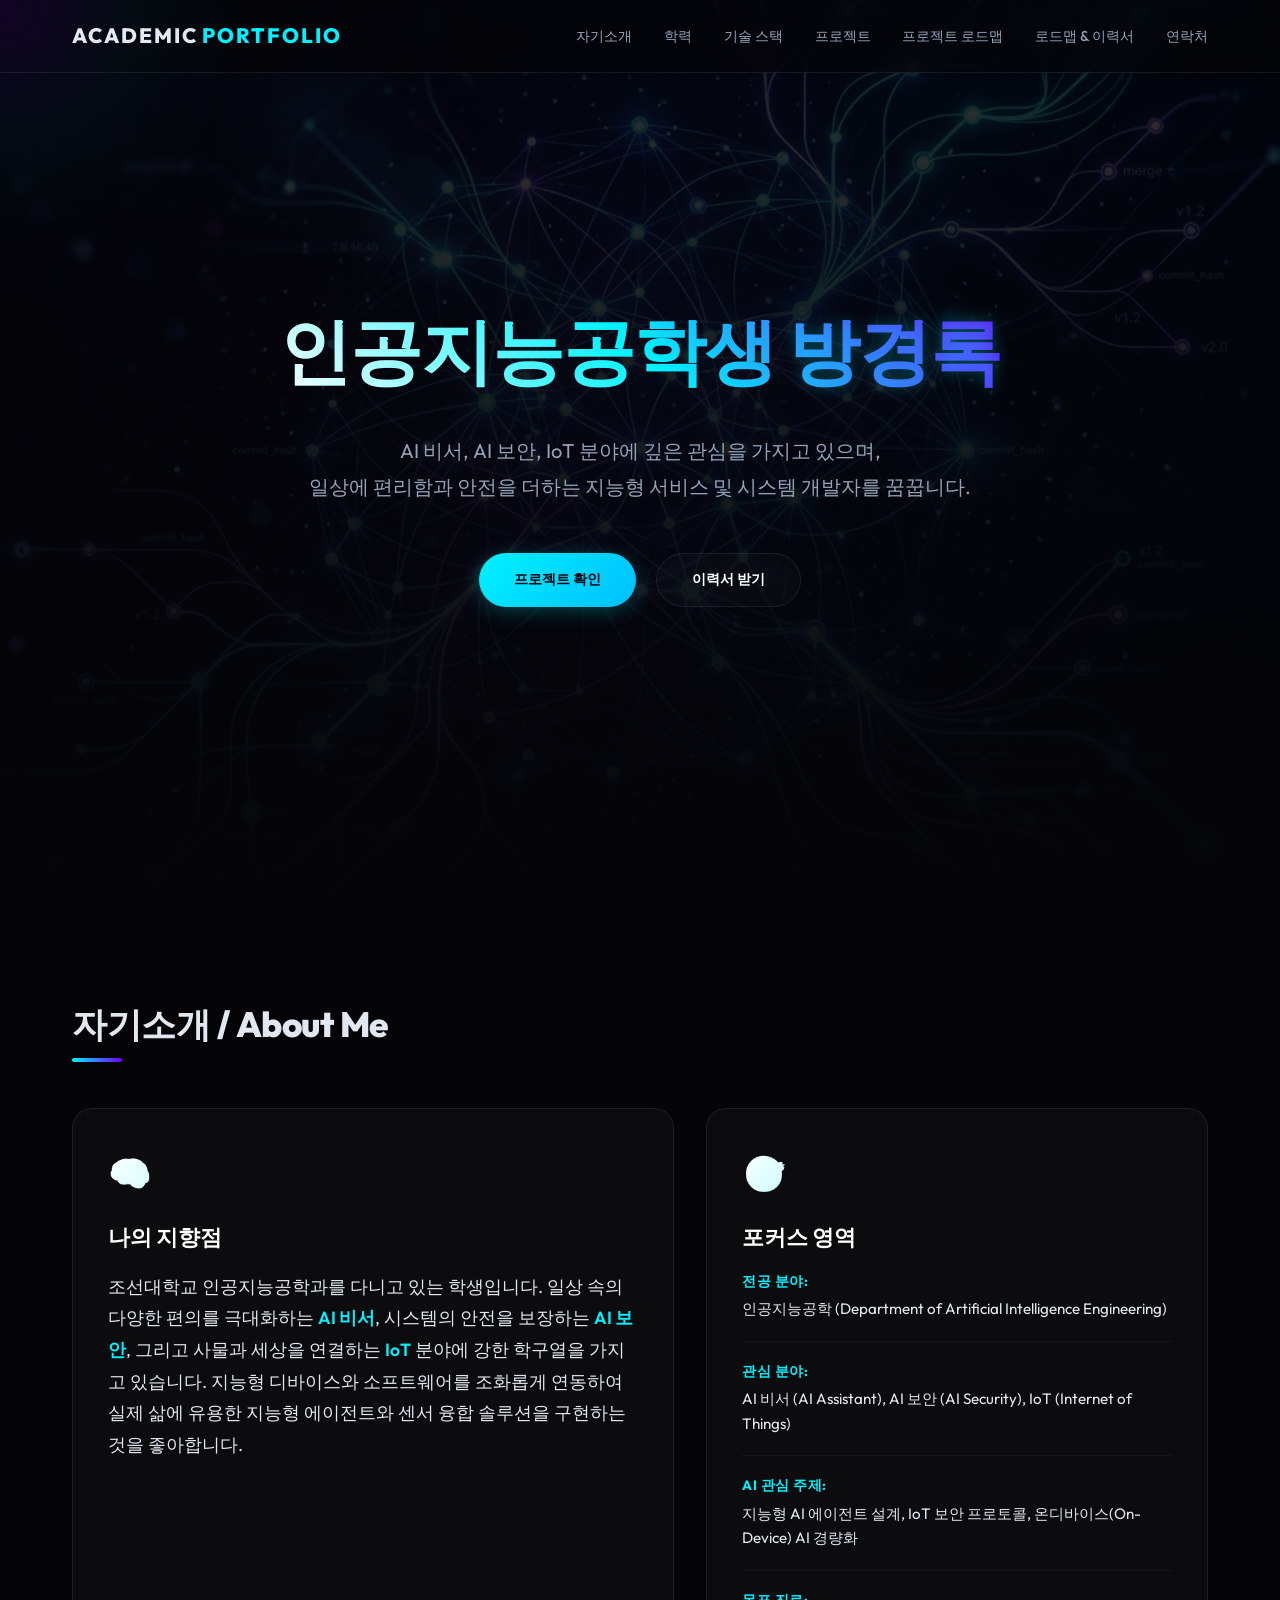
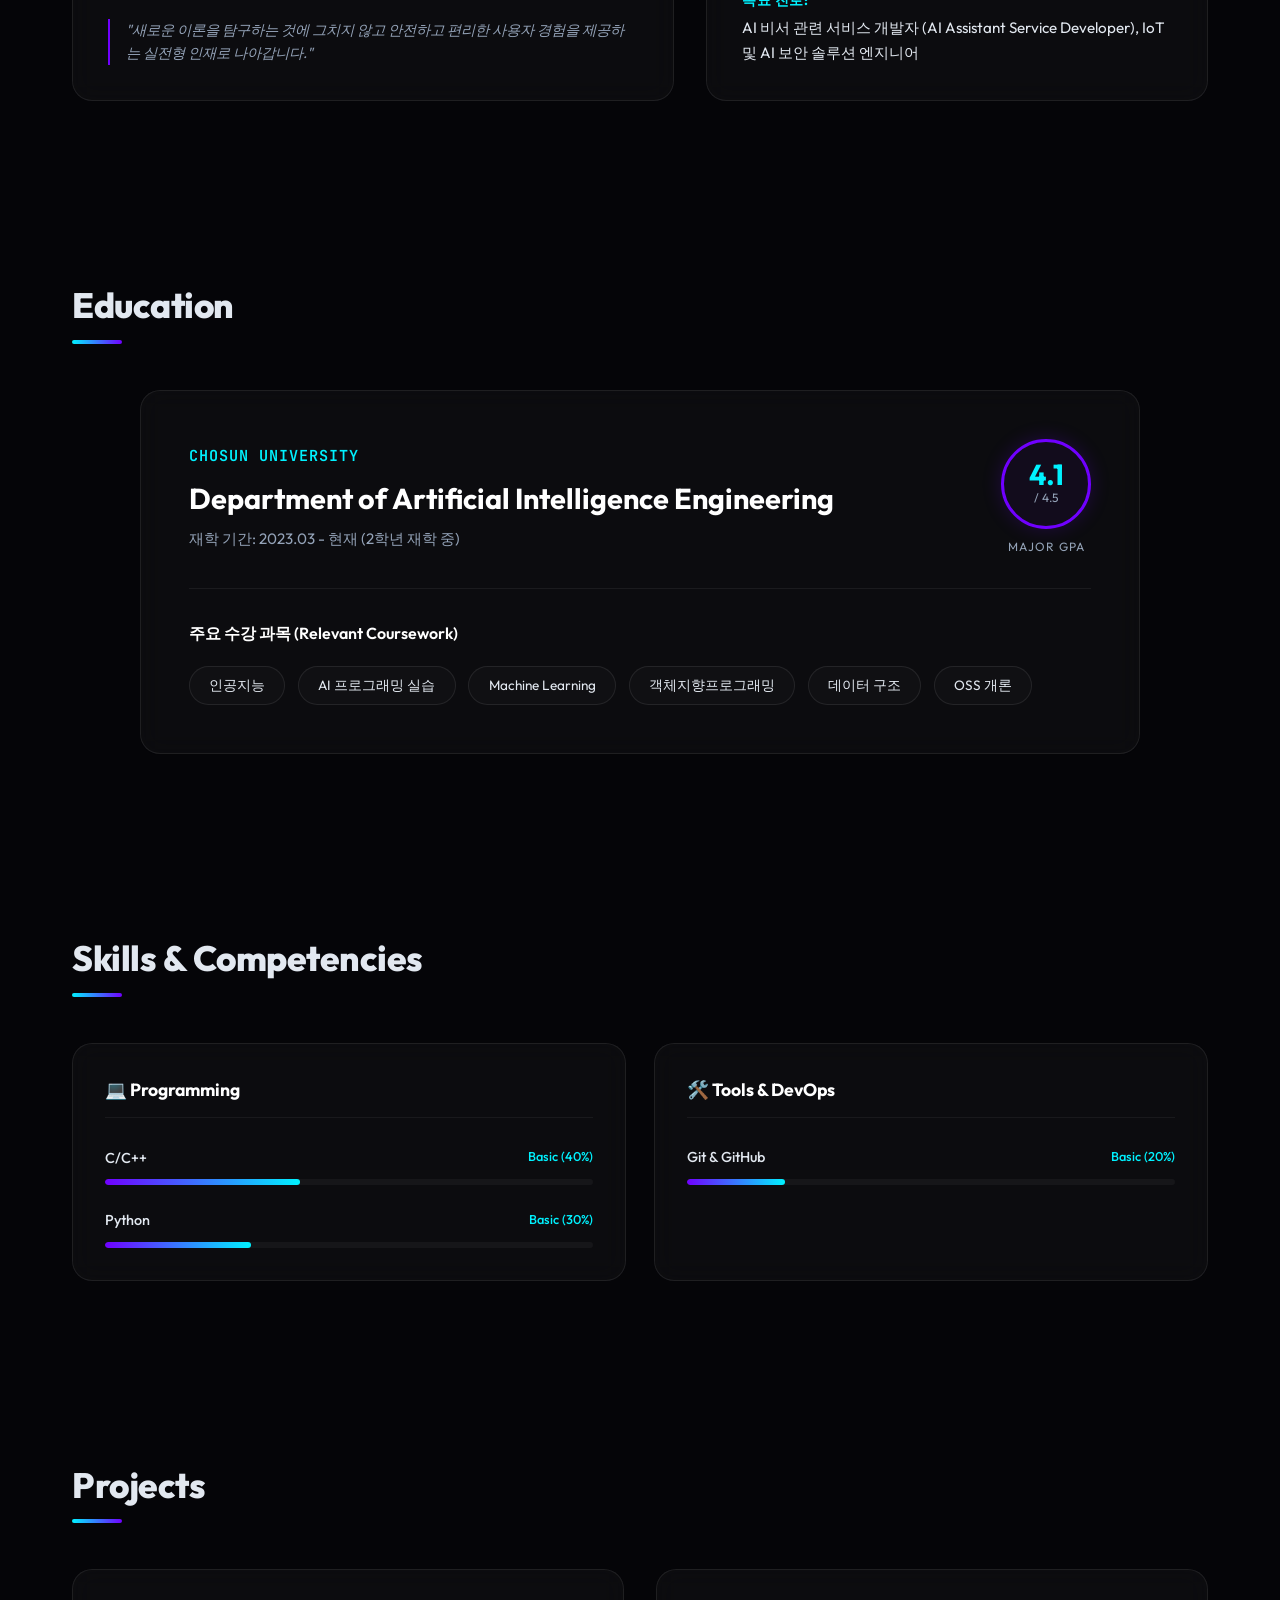
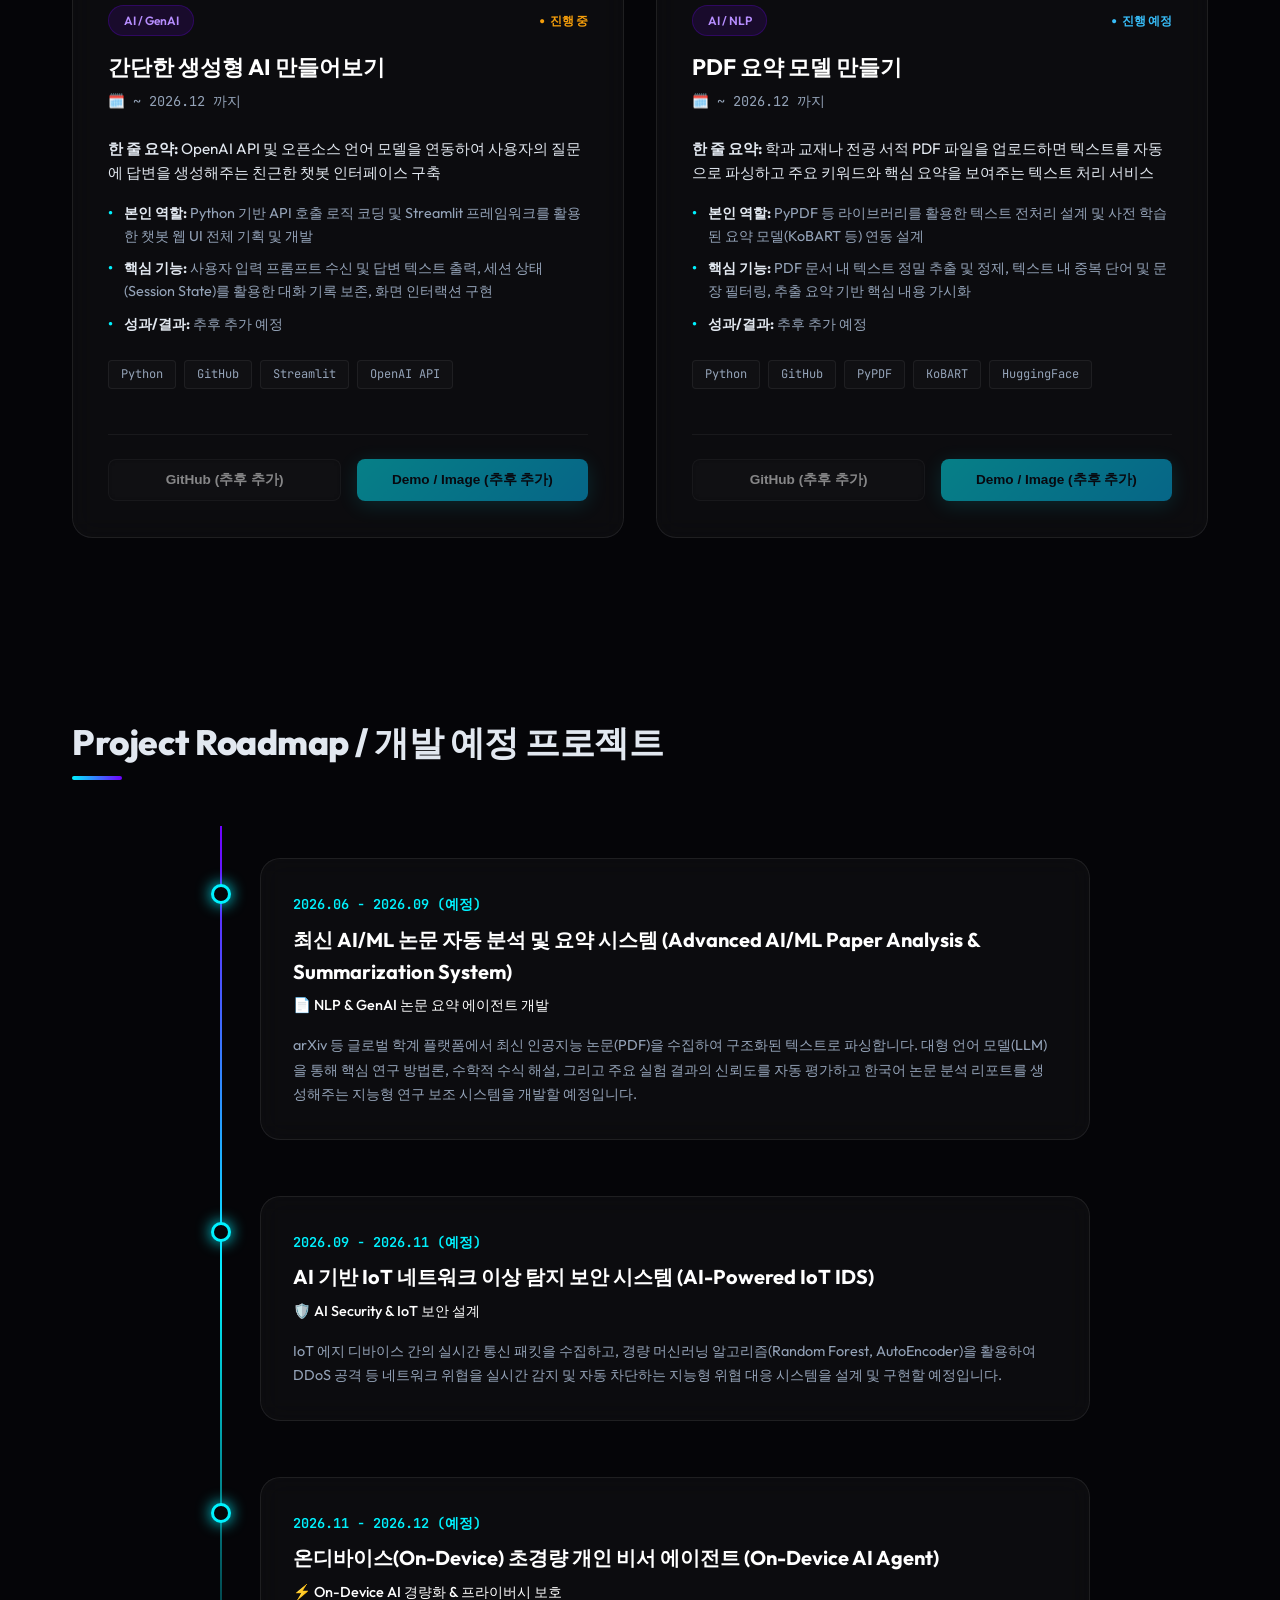
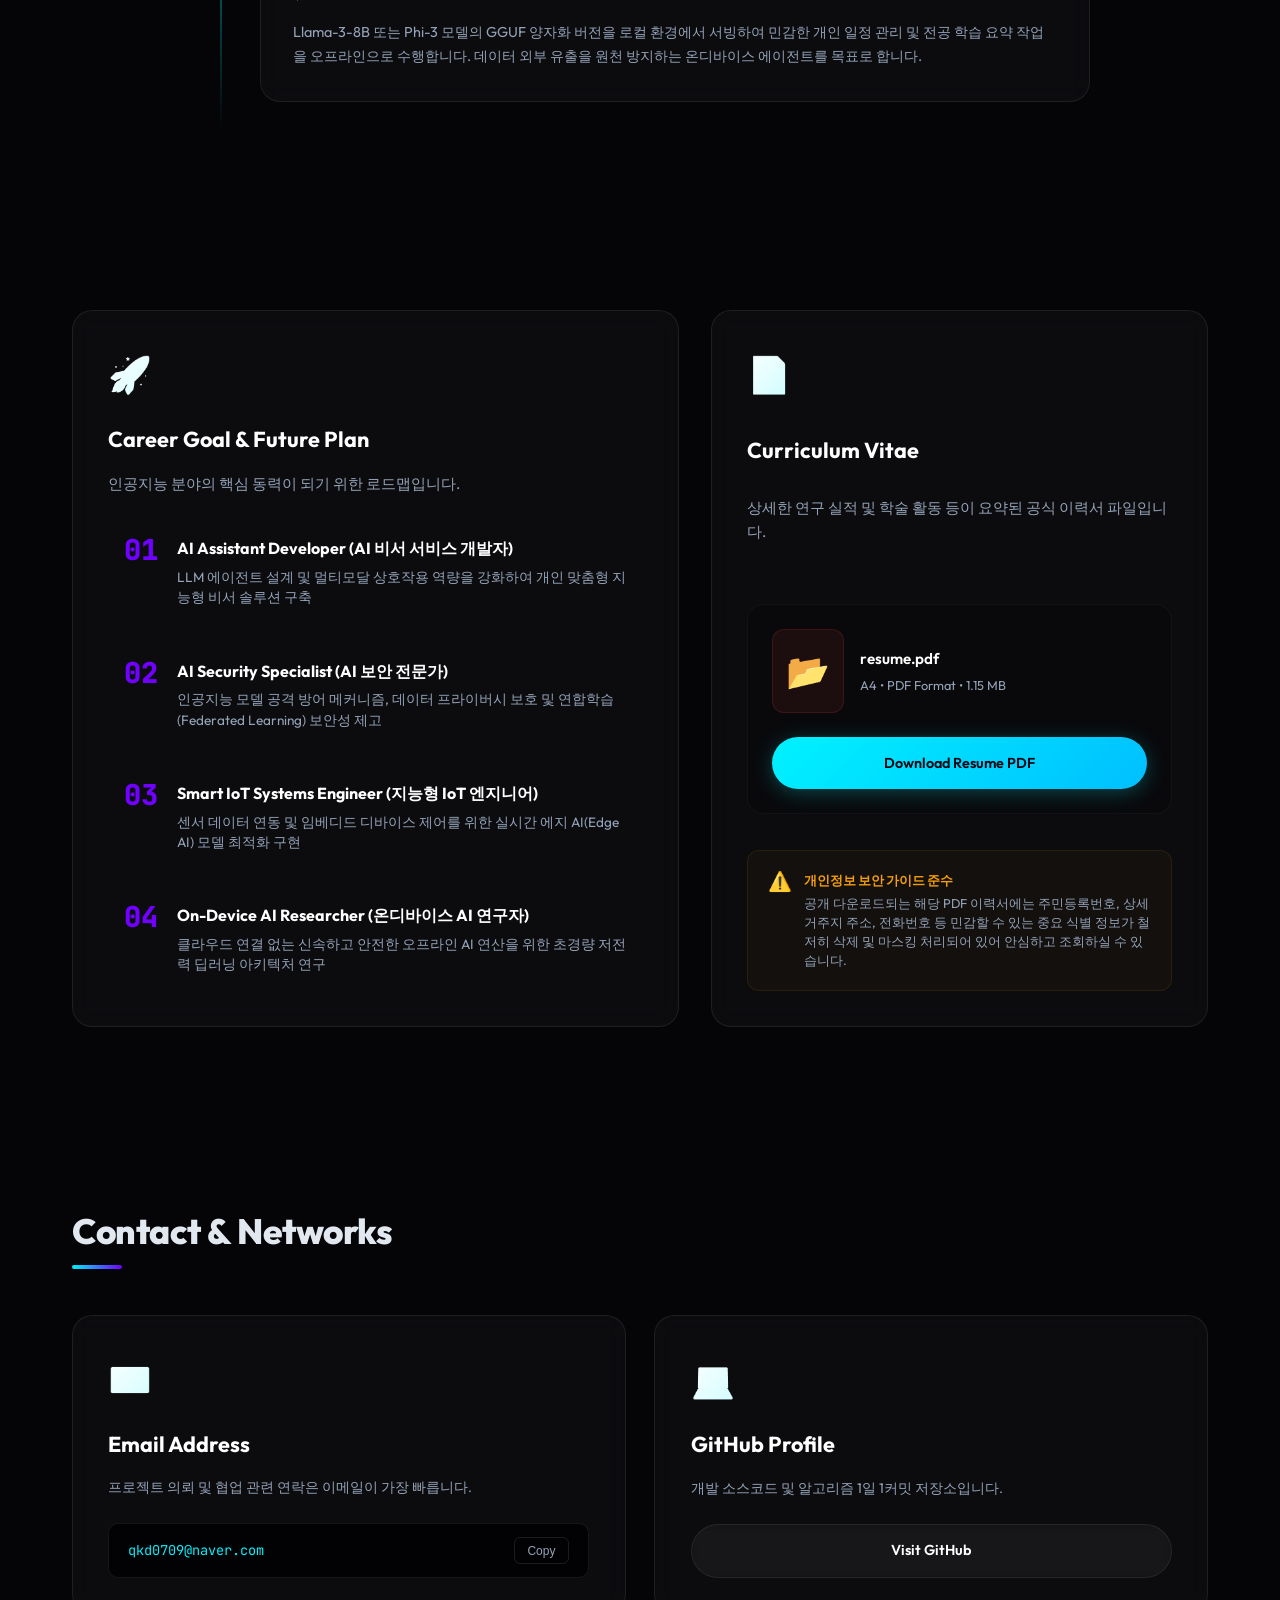
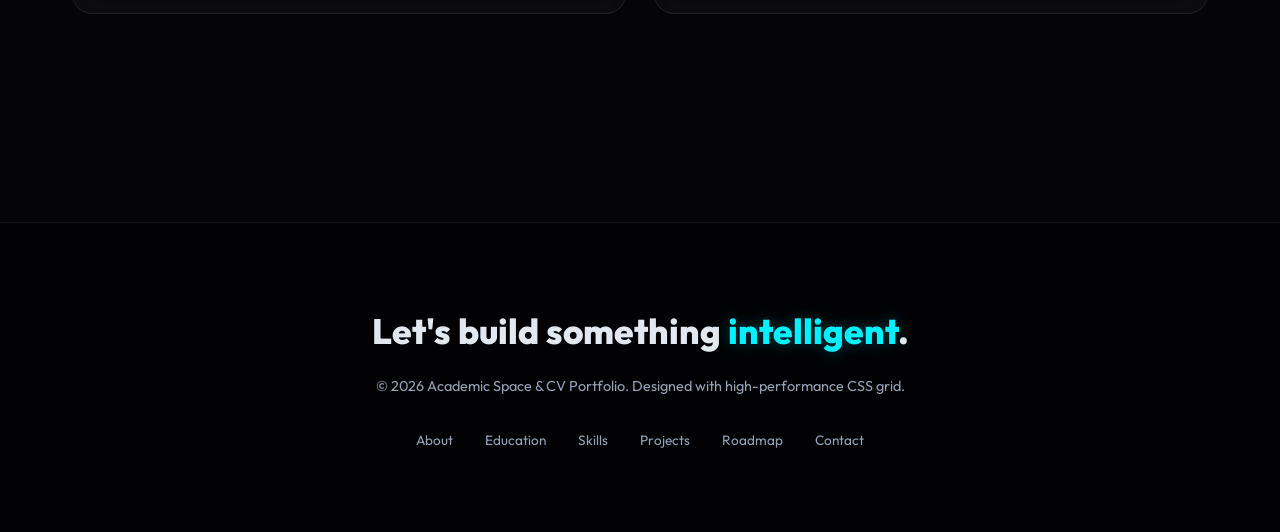
==== commit 952c965a: "0.0.4" ====
--- a/index.html
+++ b/index.html
@@ -27,7 +27,7 @@
                 <a href="#education">학력</a>
                 <a href="#skills">기술 스택</a>
                 <a href="#projects">프로젝트</a>
-                <a href="#experience">경험/활동</a>
+                <a href="#experience">프로젝트 로드맵</a>
                 <a href="#career-cv">로드맵 & 이력서</a>
                 <a href="#contact">연락처</a>
             </div>
@@ -41,7 +41,7 @@
             <div class="overlay"></div>
         </div>
         <div class="hero-content">
-            <h1 class="fade-in-delayed">인공지능 공학도 <span class="highlight">방경록</span></h1>
+            <h1 class="fade-in-delayed">인공지능공학생 <span class="highlight">방경록</span></h1>
             <p class="fade-in-delayed">AI 비서, AI 보안, IoT 분야에 깊은 관심을 가지고 있으며,<br>일상에 편리함과 안전을 더하는 지능형 서비스 및 시스템 개발자를
                 꿈꿉니다.</p>
             <div class="hero-btns fade-in-delayed">
@@ -60,7 +60,7 @@
                     <div class="card-icon">🧠</div>
                     <h3>나의 지향점</h3>
                     <p class="intro-text">
-                        조선대학교 인공지능공학과를 다니고 있는 학부생입니다. 일상 속의 다양한 편의를 극대화하는 <strong>AI 비서</strong>,
+                        조선대학교 인공지능공학과를 다니고 있는 학생입니다. 일상 속의 다양한 편의를 극대화하는 <strong>AI 비서</strong>,
                         시스템의 안전을 보장하는 <strong>AI 보안</strong>, 그리고 사물과 세상을 연결하는 <strong>IoT</strong> 분야에
                         강한 학구열을 가지고 있습니다. 지능형 디바이스와 소프트웨어를 조화롭게 연동하여 실제 삶에 유용한 지능형 에이전트와 센서 융합 솔루션을 구현하는 것을 좋아합니다.
                     </p>
@@ -243,20 +243,20 @@
             </div>
         </section>
 
-        <!-- 5. Experience -->
+        <!-- 5. Experience / 프로젝트 로드맵 -->
         <section id="experience" class="content-section">
-            <h2 class="section-title">Experience</h2>
+            <h2 class="section-title">Project Roadmap / 개발 예정 프로젝트</h2>
             <div class="experience-timeline">
                 <!-- Timeline Item 1 -->
                 <div class="timeline-item">
                     <div class="timeline-marker"></div>
                     <div class="timeline-content card">
-                        <span class="timeline-date">2025.09 - 현재</span>
-                        <h3>AI Lab 학부생 인턴 (Undergraduate Intern)</h3>
-                        <p class="timeline-role">🏫 조선대학교 인공지능 연구소</p>
+                        <span class="timeline-date">2026.06 - 2026.09 (예정)</span>
+                        <h3>최신 AI/ML 논문 자동 분석 및 요약 시스템 (Advanced AI/ML Paper Analysis & Summarization System)</h3>
+                        <p class="timeline-role">📄 NLP & GenAI 논문 요약 에이전트 개발</p>
                         <p class="timeline-desc">
-                            학내 인공지능 비전 연구실에서 학부 인턴으로 소속되어 세미나 및 논문 리뷰(Object Detection, Transformer 관련)를 진행 중입니다. 커스텀
-                            데이터 전처리 연구를 보조하고 있습니다.
+                            arXiv 등 글로벌 학계 플랫폼에서 최신 인공지능 논문(PDF)을 수집하여 구조화된 텍스트로 파싱합니다. 대형 언어 모델(LLM)을 통해 핵심 연구 방법론, 수학적
+                            수식 해설, 그리고 주요 실험 결과의 신뢰도를 자동 평가하고 한국어 논문 분석 리포트를 생성해주는 지능형 연구 보조 시스템을 개발할 예정입니다.
                         </p>
                     </div>
                 </div>
@@ -265,11 +265,12 @@
                 <div class="timeline-item">
                     <div class="timeline-marker"></div>
                     <div class="timeline-content card">
-                        <span class="timeline-date">2024.03 - 현재</span>
-                        <h3>학술 컴퓨터 동아리 활동 (Programming Club Member)</h3>
-                        <p class="timeline-role">💻 컴퓨터 및 AI 연구 학술 동아리</p>
+                        <span class="timeline-date">2026.09 - 2026.11 (예정)</span>
+                        <h3>AI 기반 IoT 네트워크 이상 탐지 보안 시스템 (AI-Powered IoT IDS)</h3>
+                        <p class="timeline-role">🛡️ AI Security & IoT 보안 설계</p>
                         <p class="timeline-desc">
-                            매주 백준/프로그래머스 문제 풀이 스터디에 주도적으로 임하고 있으며, 타과 학생들과 융합 해커톤을 위한 웹 데모 프로젝트 개발팀을 꾸려 협업을 하고 있습니다.
+                            IoT 에지 디바이스 간의 실시간 통신 패킷을 수집하고, 경량 머신러닝 알고리즘(Random Forest, AutoEncoder)을 활용하여 DDoS 공격 등
+                            네트워크 위협을 실시간 감지 및 자동 차단하는 지능형 위협 대응 시스템을 설계 및 구현할 예정입니다.
                         </p>
                     </div>
                 </div>
@@ -278,25 +279,12 @@
                 <div class="timeline-item">
                     <div class="timeline-marker"></div>
                     <div class="timeline-content card">
-                        <span class="timeline-date">2025.09 - 2025.12</span>
-                        <h3>캡스톤 디자인 팀 프로젝트 (Capstone Design Team Project)</h3>
-                        <p class="timeline-role">🏆 AI 연동 교육 지원 서비스 팀 개발</p>
+                        <span class="timeline-date">2026.11 - 2026.12 (예정)</span>
+                        <h3>온디바이스(On-Device) 초경량 개인 비서 에이전트 (On-Device AI Agent)</h3>
+                        <p class="timeline-role">⚡ On-Device AI 경량화 & 프라이버시 보호</p>
                         <p class="timeline-desc">
-                            생성형 언어 모델 API와 문장 요약 기술을 접목한 시각 장애 학생용 자막 요약 플랫폼을 구축했으며, 2학기 공학 경진대회에서 창의작품 부문 장려상을 입상했습니다.
-                        </p>
-                    </div>
-                </div>
-
-                <!-- Timeline Item 4 -->
-                <div class="timeline-item">
-                    <div class="timeline-marker"></div>
-                    <div class="timeline-content card">
-                        <span class="timeline-date">2025.07</span>
-                        <h3>대학 연합 AI 아이디어톤 참가 (AI Competition Participant)</h3>
-                        <p class="timeline-role">💡 의료 데이터 예측 모델 제안팀</p>
-                        <p class="timeline-desc">
-                            지역 내외 대학 연합으로 주관된 단기 AI 챌린지에 참가하여, 흉부 X-ray 분석을 통한 질환 가능성 예측 아이디어 기획 및 데이터 탐색을 맡아 우수 참가
-                            아이디어에 선정되었습니다.
+                            Llama-3-8B 또는 Phi-3 모델의 GGUF 양자화 버전을 로컬 환경에서 서빙하여 민감한 개인 일정 관리 및 전공 학습 요약 작업을 오프라인으로 수행합니다.
+                            데이터 외부 유출을 원천 방지하는 온디바이스 에이전트를 목표로 합니다.
                         </p>
                     </div>
                 </div>
@@ -410,7 +398,7 @@
                 <a href="#education">Education</a>
                 <a href="#skills">Skills</a>
                 <a href="#projects">Projects</a>
-                <a href="#experience">Experience</a>
+                <a href="#experience">Roadmap</a>
                 <a href="#contact">Contact</a>
             </div>
         </div>
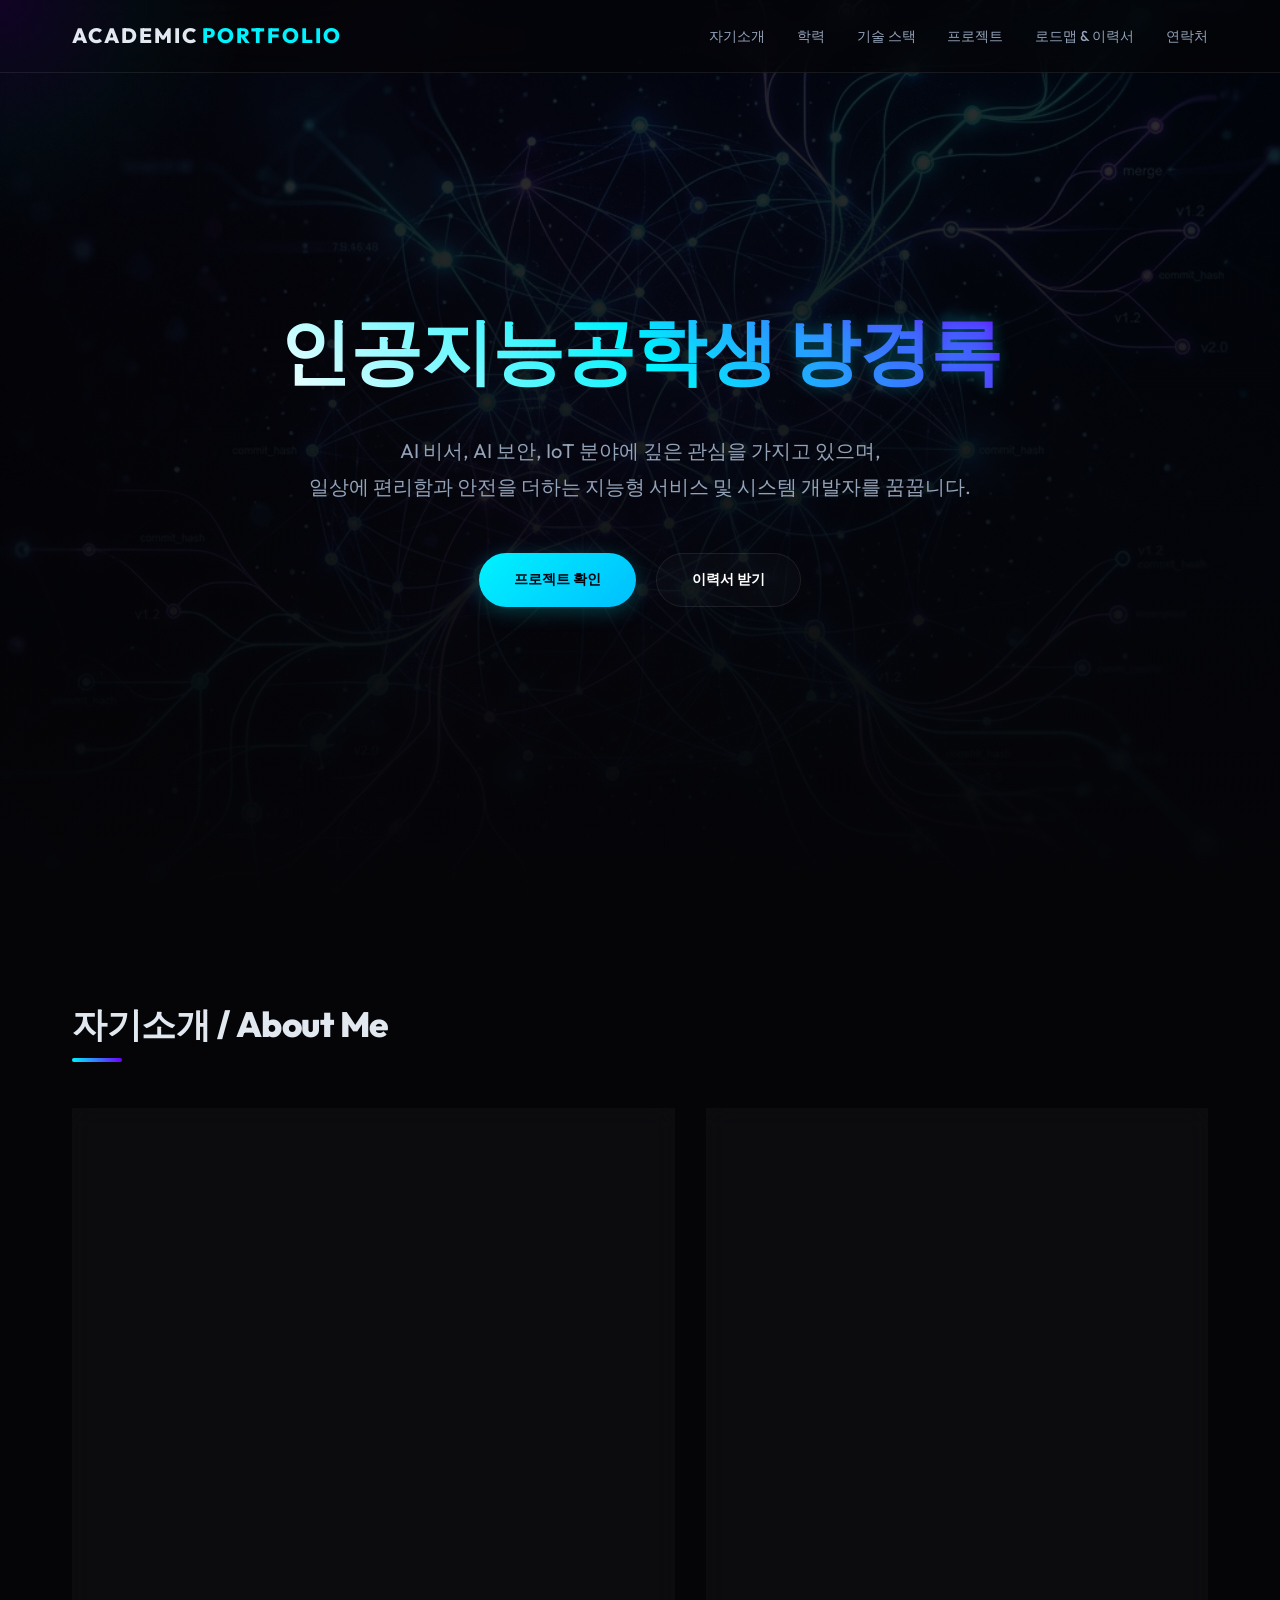
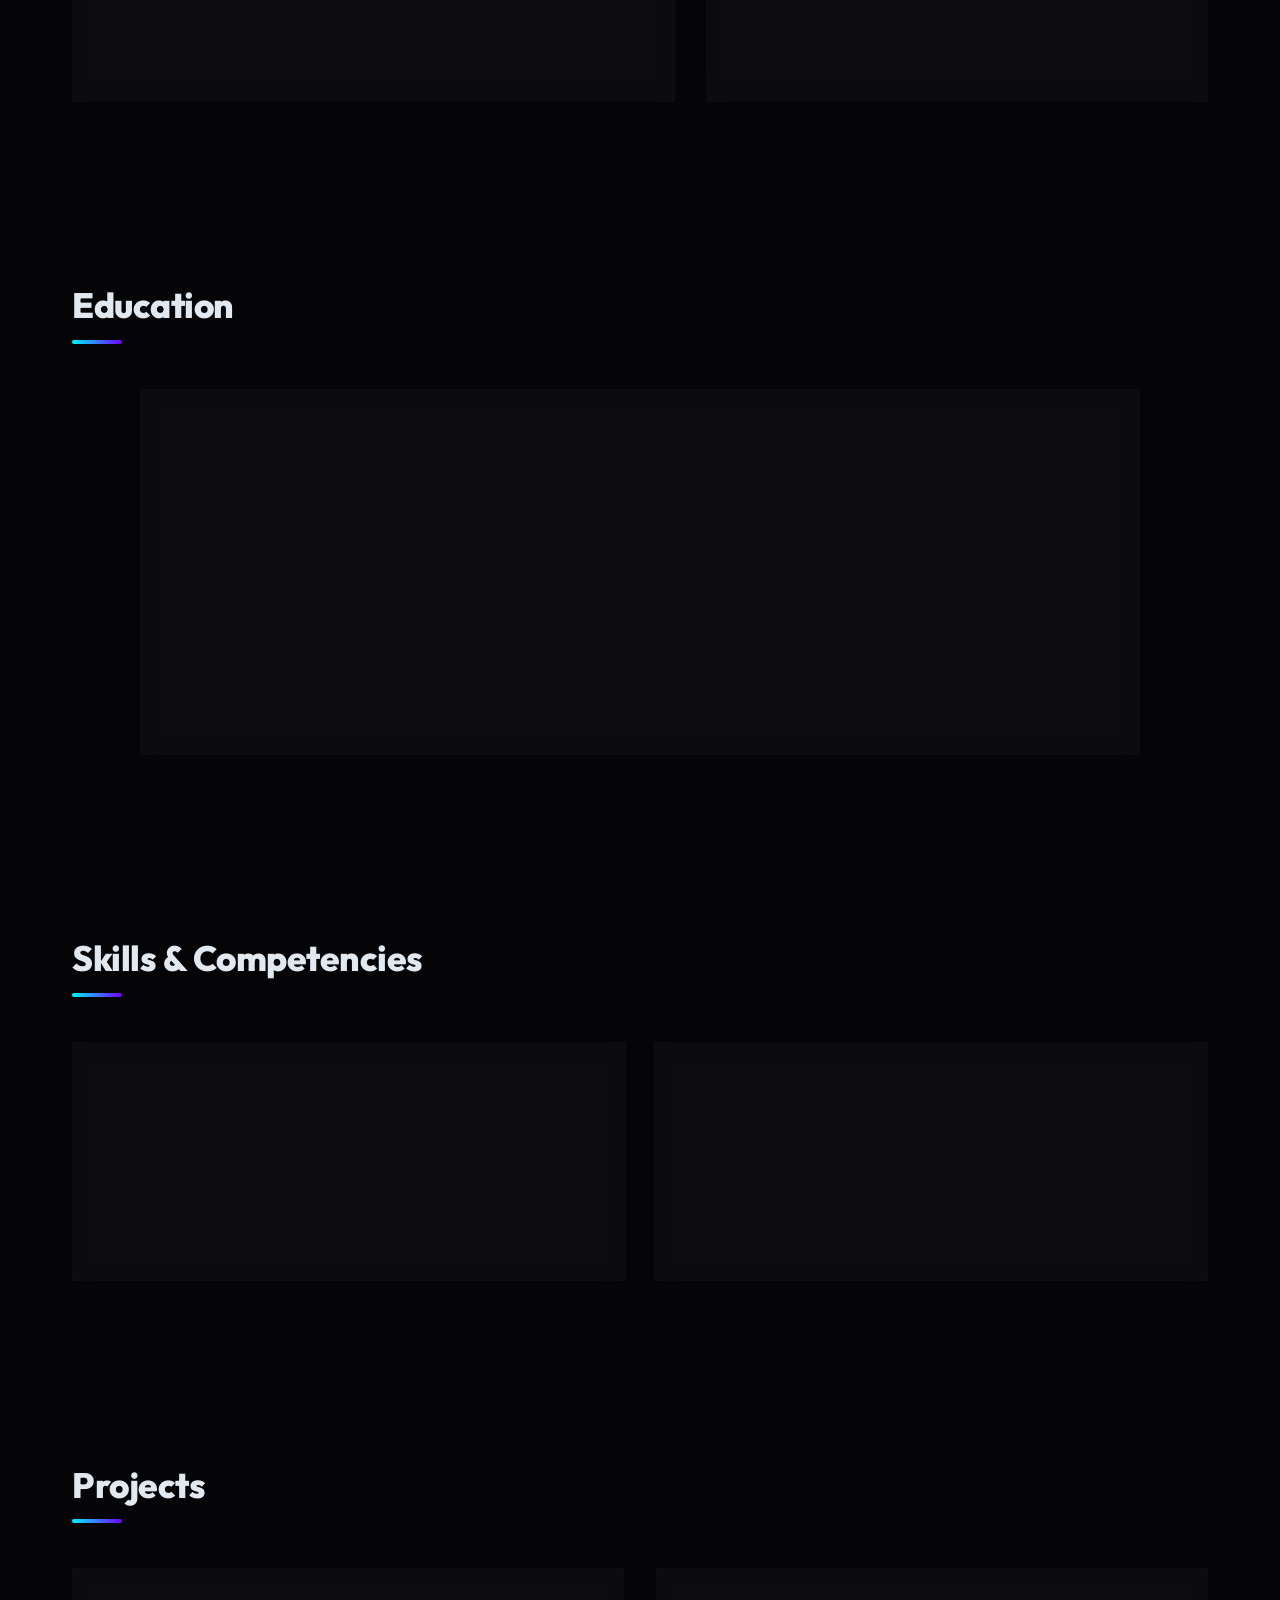
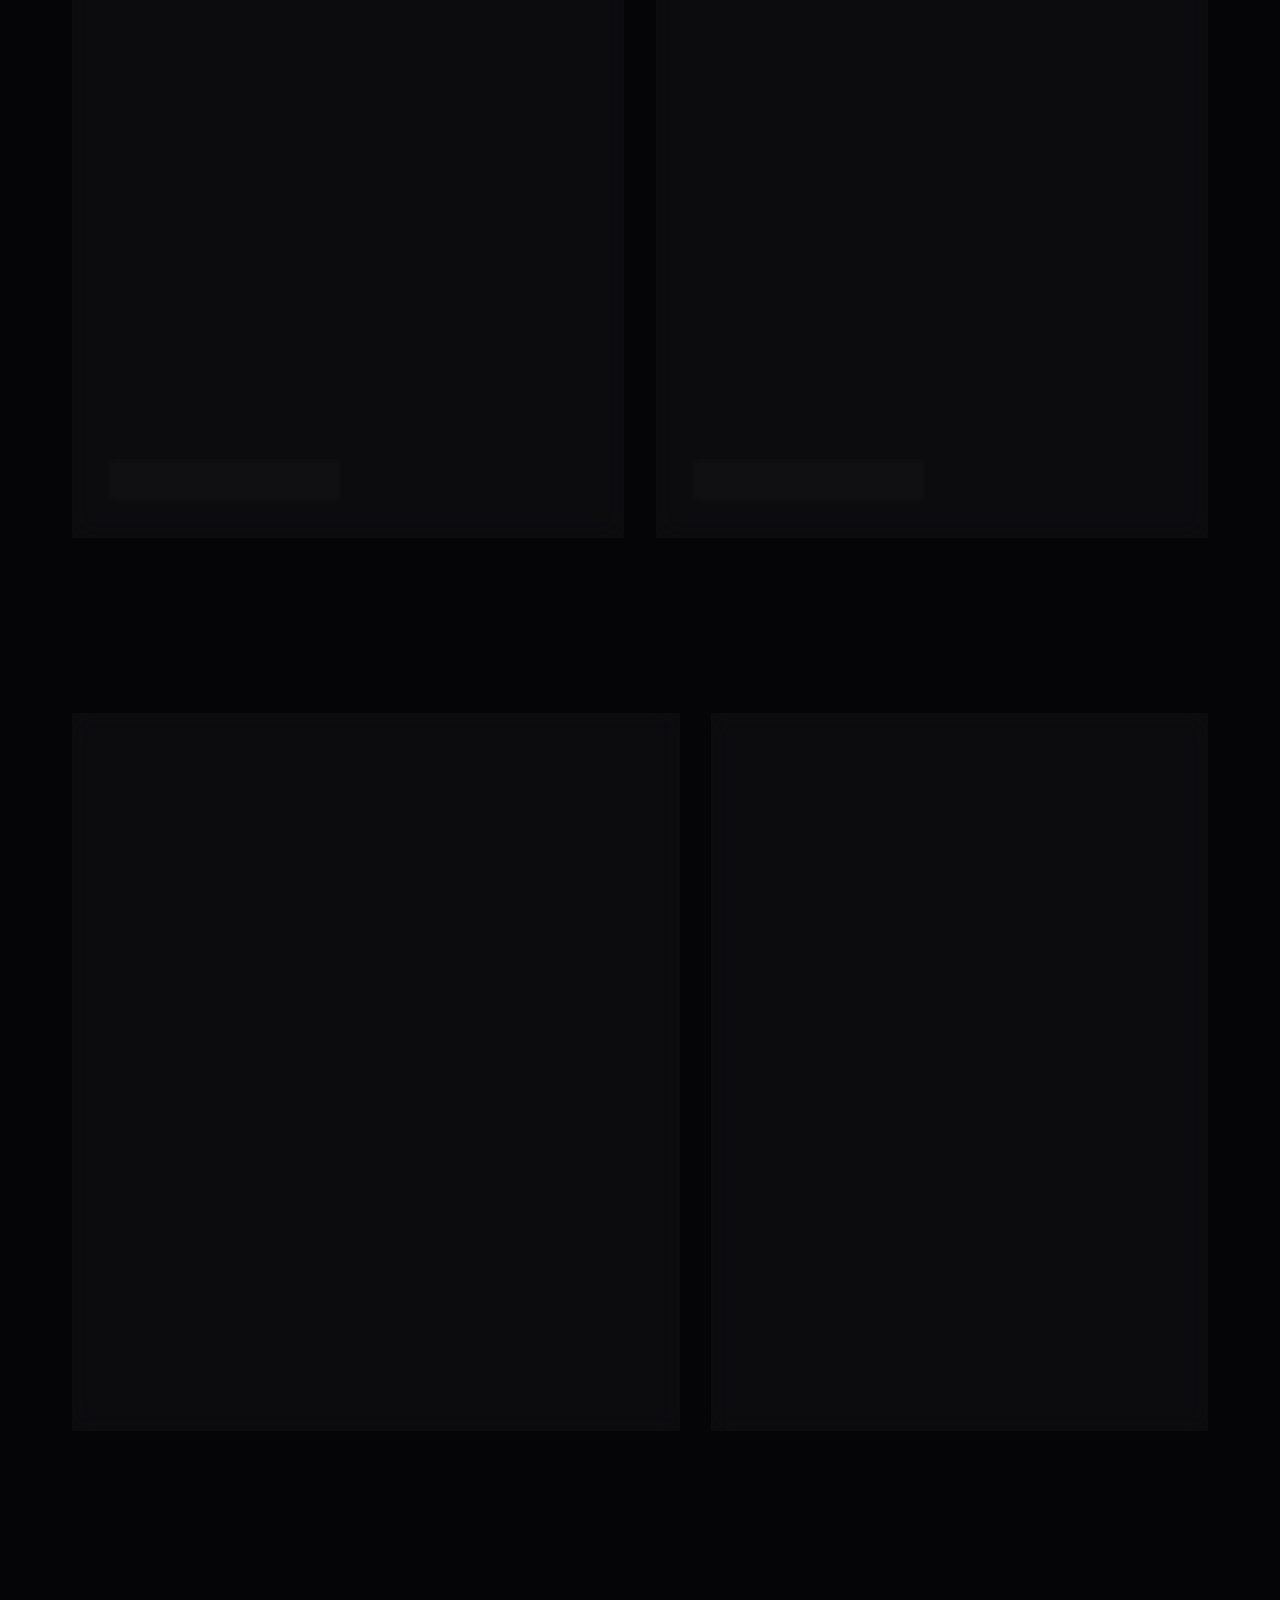
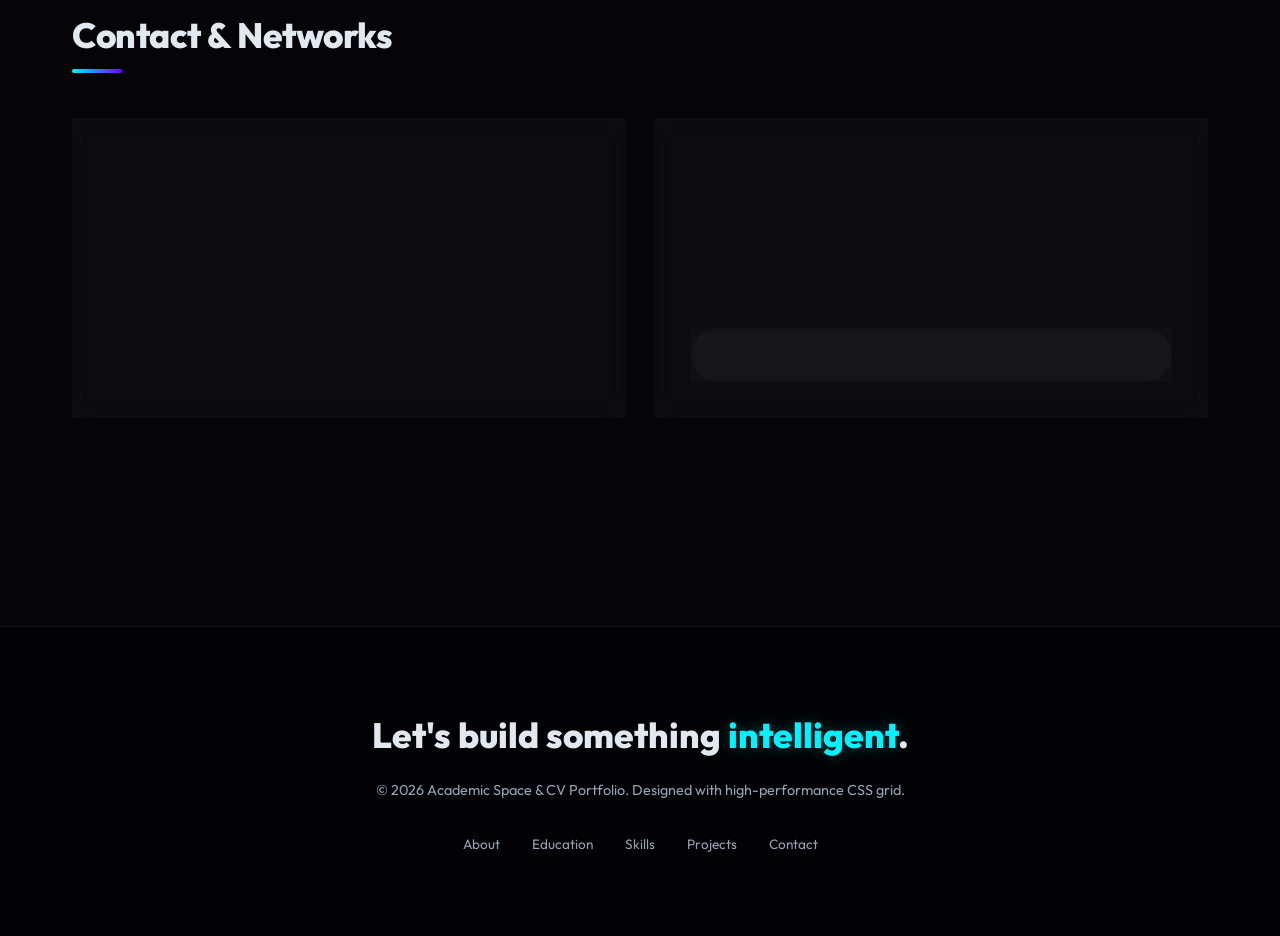
==== commit 41c44435: "0.0.5(최초 배포)" ====
--- a/index.html
+++ b/index.html
@@ -27,7 +27,6 @@
                 <a href="#education">학력</a>
                 <a href="#skills">기술 스택</a>
                 <a href="#projects">프로젝트</a>
-                <a href="#experience">프로젝트 로드맵</a>
                 <a href="#career-cv">로드맵 & 이력서</a>
                 <a href="#contact">연락처</a>
             </div>
@@ -96,7 +95,7 @@
                         </div>
                         <div class="gpa-container">
                             <div class="gpa-ring">
-                                <span class="gpa-score">4.1</span>
+                                <span class="gpa-score">3.95</span>
                                 <span class="gpa-scale">/ 4.5</span>
                             </div>
                             <span class="gpa-text">Major GPA</span>
@@ -243,53 +242,6 @@
             </div>
         </section>
 
-        <!-- 5. Experience / 프로젝트 로드맵 -->
-        <section id="experience" class="content-section">
-            <h2 class="section-title">Project Roadmap / 개발 예정 프로젝트</h2>
-            <div class="experience-timeline">
-                <!-- Timeline Item 1 -->
-                <div class="timeline-item">
-                    <div class="timeline-marker"></div>
-                    <div class="timeline-content card">
-                        <span class="timeline-date">2026.06 - 2026.09 (예정)</span>
-                        <h3>최신 AI/ML 논문 자동 분석 및 요약 시스템 (Advanced AI/ML Paper Analysis & Summarization System)</h3>
-                        <p class="timeline-role">📄 NLP & GenAI 논문 요약 에이전트 개발</p>
-                        <p class="timeline-desc">
-                            arXiv 등 글로벌 학계 플랫폼에서 최신 인공지능 논문(PDF)을 수집하여 구조화된 텍스트로 파싱합니다. 대형 언어 모델(LLM)을 통해 핵심 연구 방법론, 수학적
-                            수식 해설, 그리고 주요 실험 결과의 신뢰도를 자동 평가하고 한국어 논문 분석 리포트를 생성해주는 지능형 연구 보조 시스템을 개발할 예정입니다.
-                        </p>
-                    </div>
-                </div>
-
-                <!-- Timeline Item 2 -->
-                <div class="timeline-item">
-                    <div class="timeline-marker"></div>
-                    <div class="timeline-content card">
-                        <span class="timeline-date">2026.09 - 2026.11 (예정)</span>
-                        <h3>AI 기반 IoT 네트워크 이상 탐지 보안 시스템 (AI-Powered IoT IDS)</h3>
-                        <p class="timeline-role">🛡️ AI Security & IoT 보안 설계</p>
-                        <p class="timeline-desc">
-                            IoT 에지 디바이스 간의 실시간 통신 패킷을 수집하고, 경량 머신러닝 알고리즘(Random Forest, AutoEncoder)을 활용하여 DDoS 공격 등
-                            네트워크 위협을 실시간 감지 및 자동 차단하는 지능형 위협 대응 시스템을 설계 및 구현할 예정입니다.
-                        </p>
-                    </div>
-                </div>
-
-                <!-- Timeline Item 3 -->
-                <div class="timeline-item">
-                    <div class="timeline-marker"></div>
-                    <div class="timeline-content card">
-                        <span class="timeline-date">2026.11 - 2026.12 (예정)</span>
-                        <h3>온디바이스(On-Device) 초경량 개인 비서 에이전트 (On-Device AI Agent)</h3>
-                        <p class="timeline-role">⚡ On-Device AI 경량화 & 프라이버시 보호</p>
-                        <p class="timeline-desc">
-                            Llama-3-8B 또는 Phi-3 모델의 GGUF 양자화 버전을 로컬 환경에서 서빙하여 민감한 개인 일정 관리 및 전공 학습 요약 작업을 오프라인으로 수행합니다.
-                            데이터 외부 유출을 원천 방지하는 온디바이스 에이전트를 목표로 합니다.
-                        </p>
-                    </div>
-                </div>
-            </div>
-        </section>
 
         <!-- 6. Career Goal / Future Plan & CV / Resume PDF -->
         <section id="career-cv" class="content-section">
@@ -335,26 +287,24 @@
                 <div class="card cv-card">
                     <div class="card-icon">📄</div>
                     <h3>Curriculum Vitae</h3>
-                    <p class="card-desc">상세한 연구 실적 및 학술 활동 등이 요약된 공식 이력서 파일입니다.</p>
+                    <p class="card-desc">상세 학력, 주요 수강 과목, 프로젝트 및 기술 스택이 요약된 공식 이력서입니다.</p>
 
                     <div class="download-container">
                         <div class="pdf-box">
                             <div class="pdf-icon">📂</div>
                             <div class="pdf-info">
-                                <span class="pdf-title">resume.pdf</span>
-                                <span class="pdf-meta">A4 • PDF Format • 1.15 MB</span>
-                            </div>
-                        </div>
-                        <a href="./resume.pdf" download="resume.pdf" class="btn primary cv-download-btn">Download Resume
-                            PDF</a>
+                                <span class="pdf-title">resume.html</span>
+                                <span class="pdf-meta">Web Format • 인쇄 및 PDF 저장 가능</span>
+                            </div>
+                        </div>
+                        <a href="./resume.html" target="_blank" class="btn primary cv-download-btn">이력서 보기 / PDF 저장</a>
                     </div>
 
                     <div class="security-warning">
-                        <span class="warning-icon">⚠️</span>
+                        <span class="warning-icon">🖨️</span>
                         <div class="warning-text">
-                            <strong>개인정보 보안 가이드 준수</strong>
-                            <p>공개 다운로드되는 해당 PDF 이력서에는 주민등록번호, 상세 거주지 주소, 전화번호 등 민감할 수 있는 중요 식별 정보가 철저히 삭제 및 마스킹 처리되어 있어
-                                안심하고 조회하실 수 있습니다.</p>
+                            <strong>PDF 저장 및 인쇄 가이드</strong>
+                            <p>이력서 보기 버튼을 클릭한 후, 우측 상단의 'PDF 다운로드 / 인쇄하기' 버튼을 누르시면 A4 규격에 딱 맞춰진 고품질 PDF 이력서로 인쇄하거나 저장할 수 있습니다.</p>
                         </div>
                     </div>
                 </div>
@@ -398,7 +348,6 @@
                 <a href="#education">Education</a>
                 <a href="#skills">Skills</a>
                 <a href="#projects">Projects</a>
-                <a href="#experience">Roadmap</a>
                 <a href="#contact">Contact</a>
             </div>
         </div>
